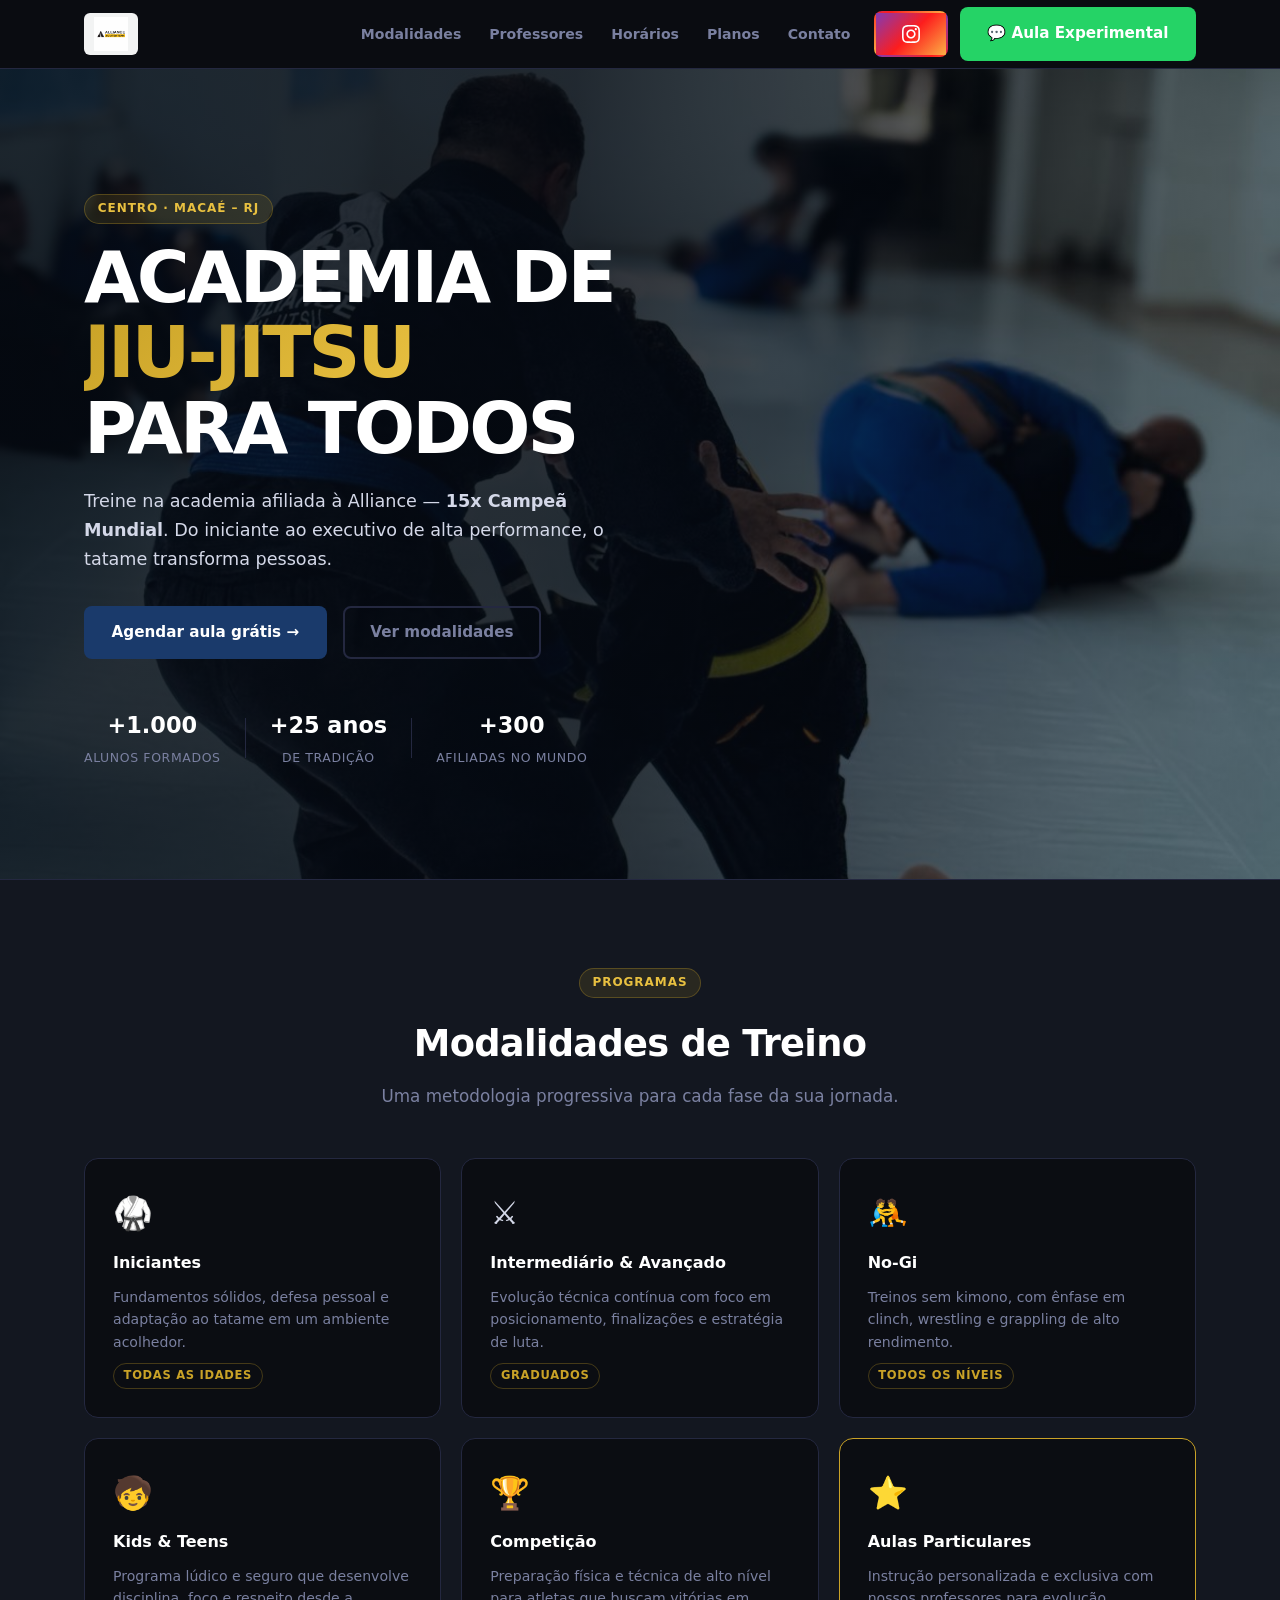
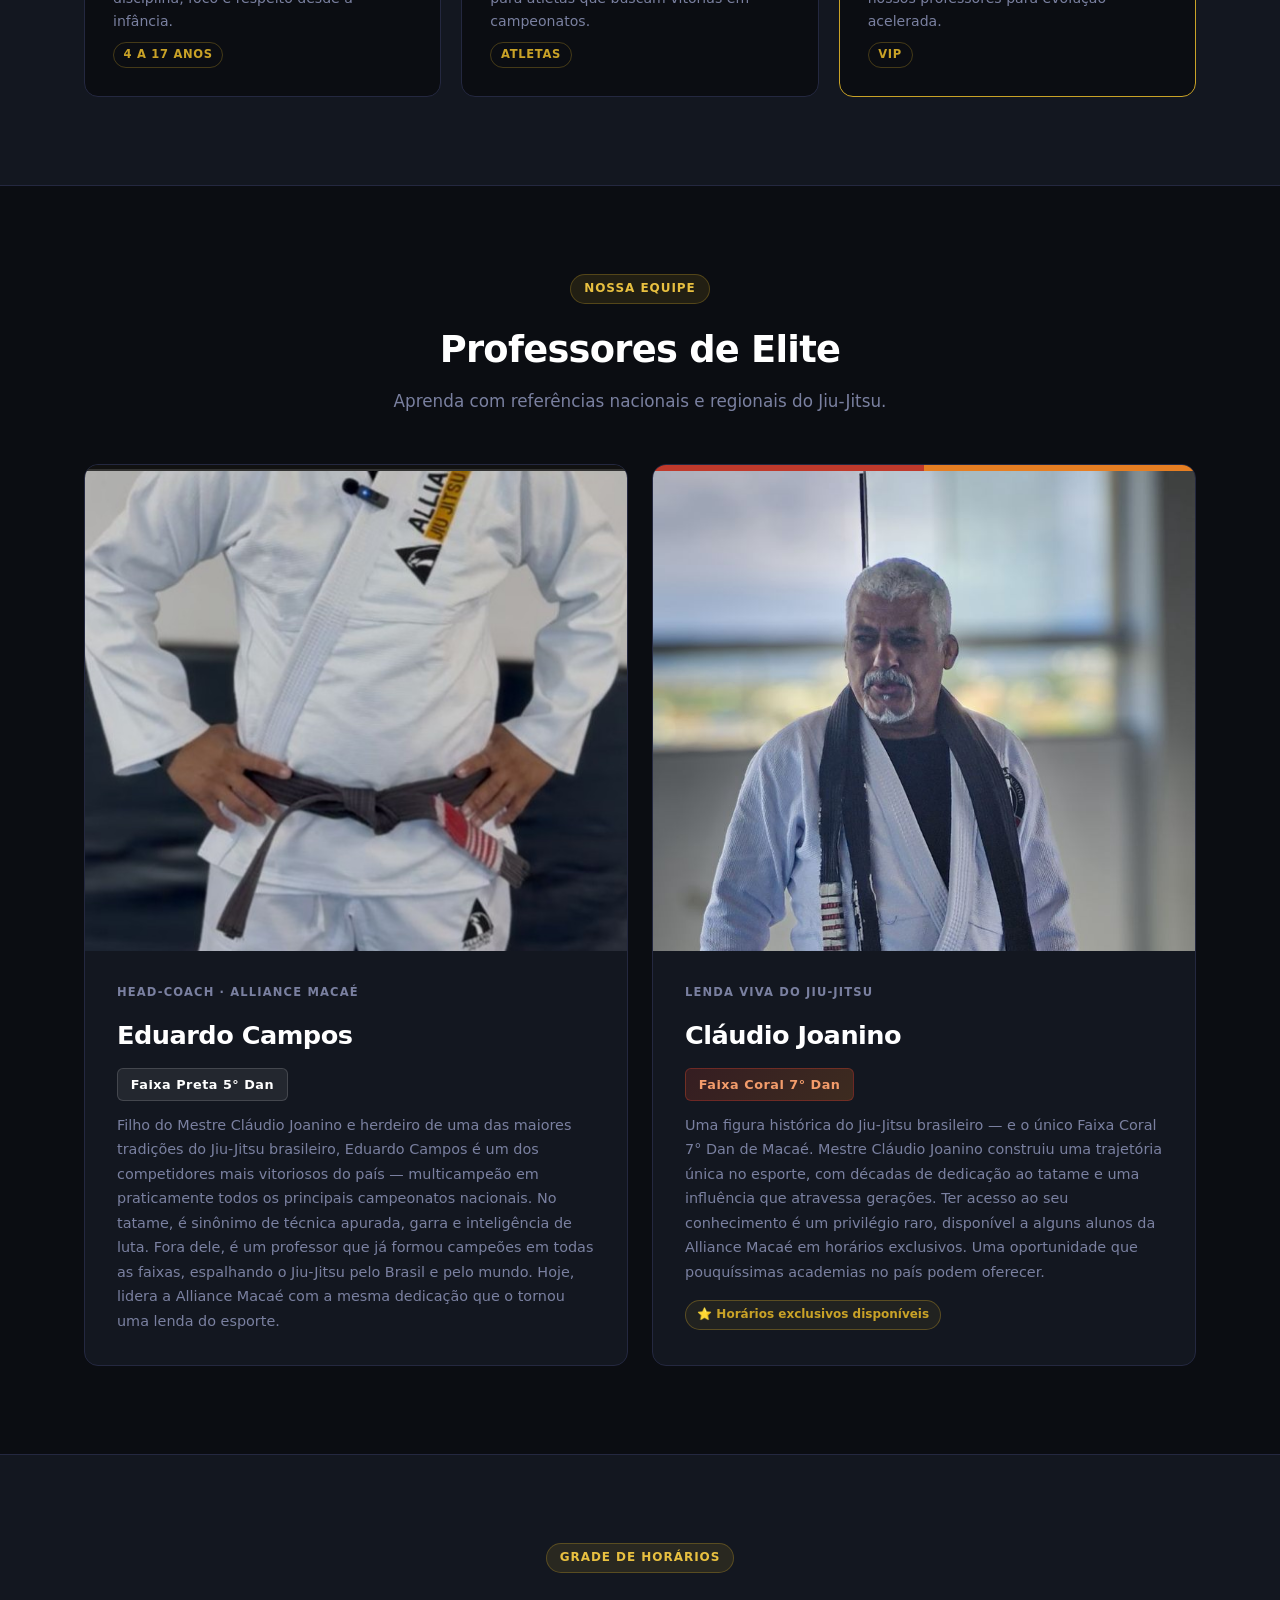
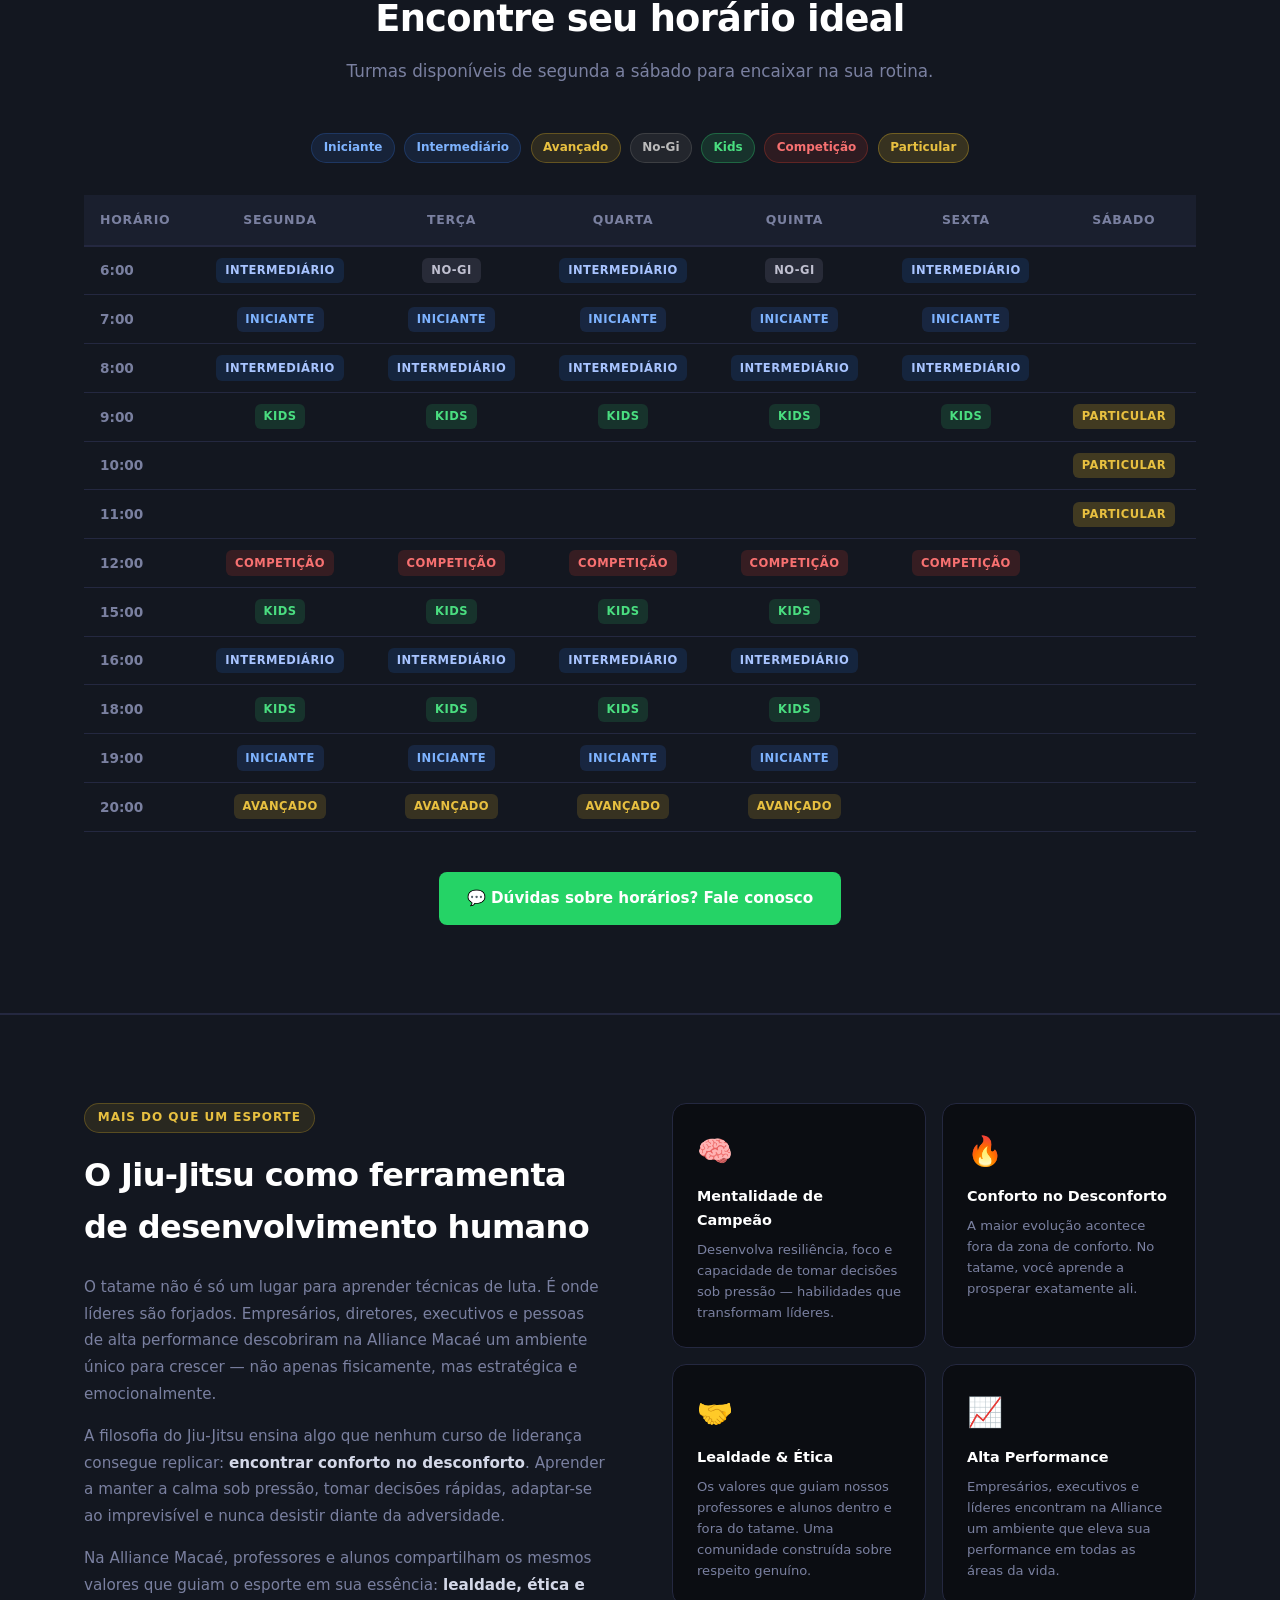
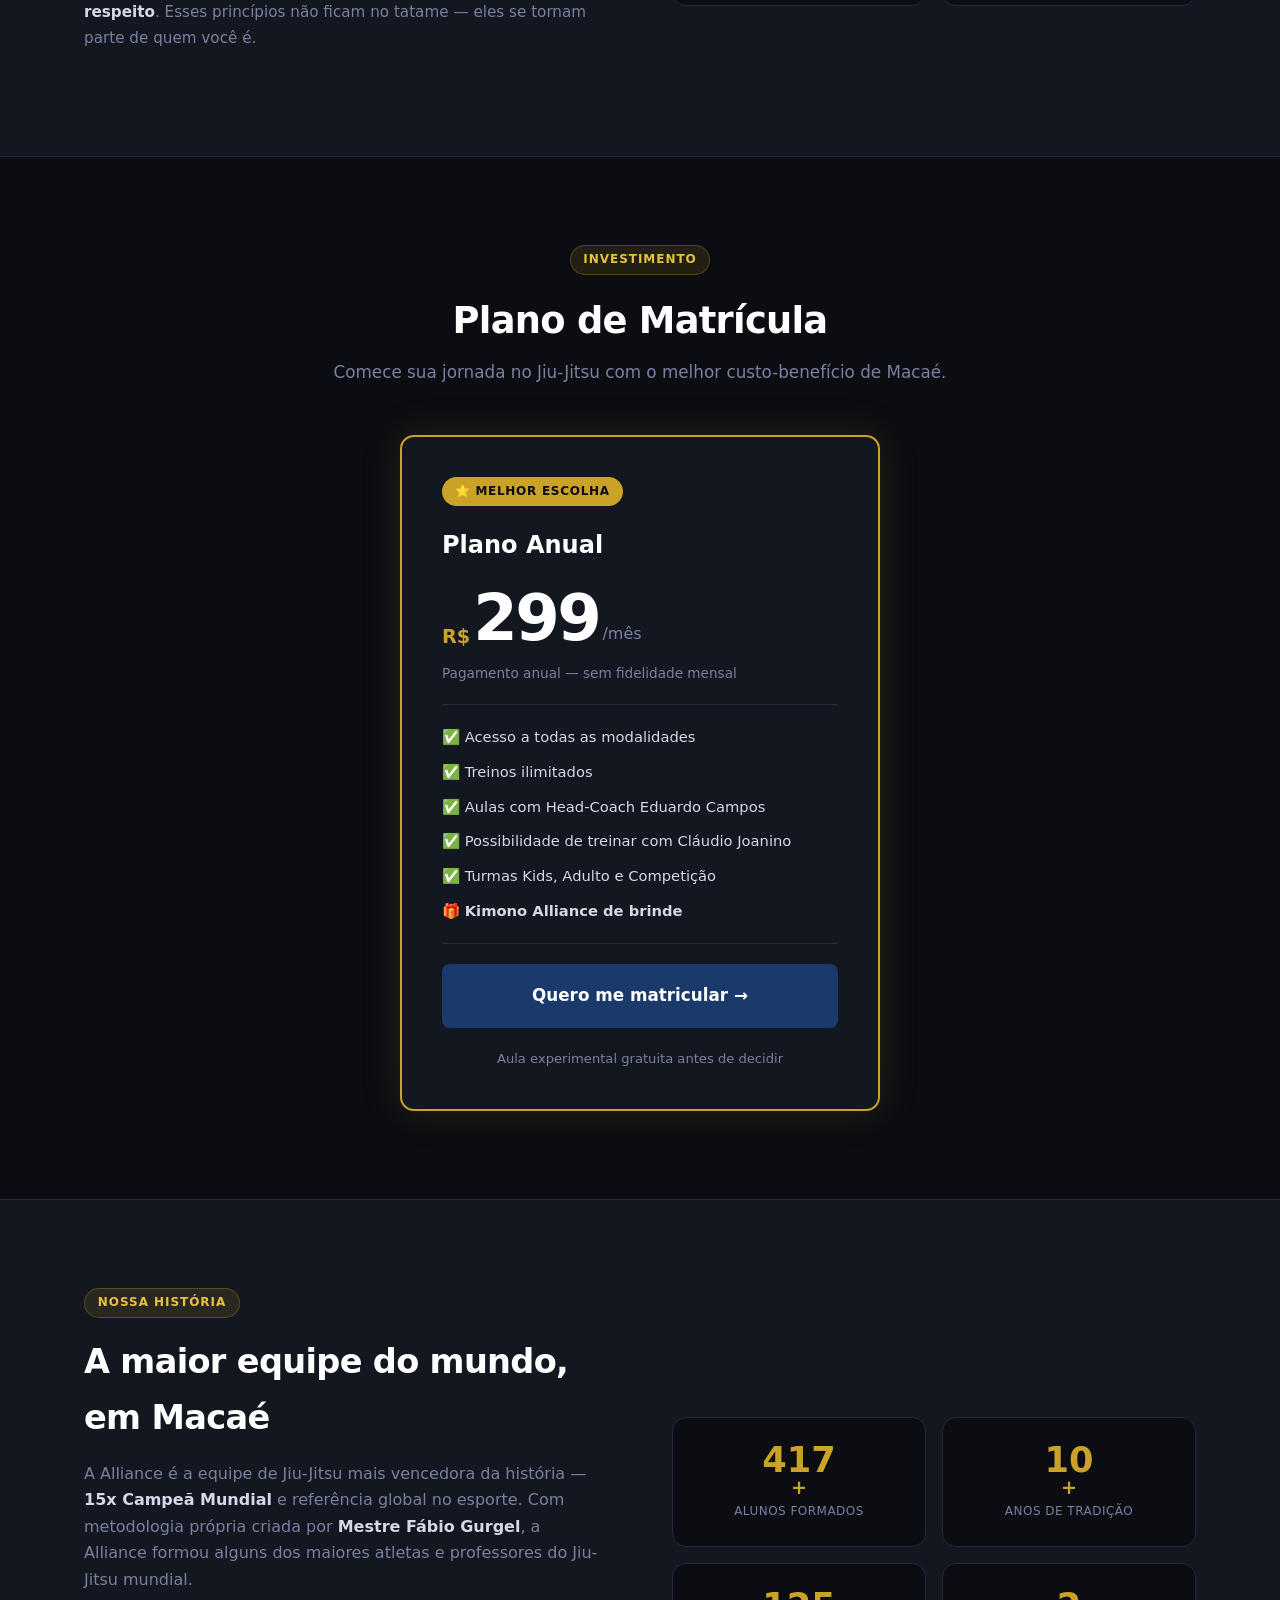
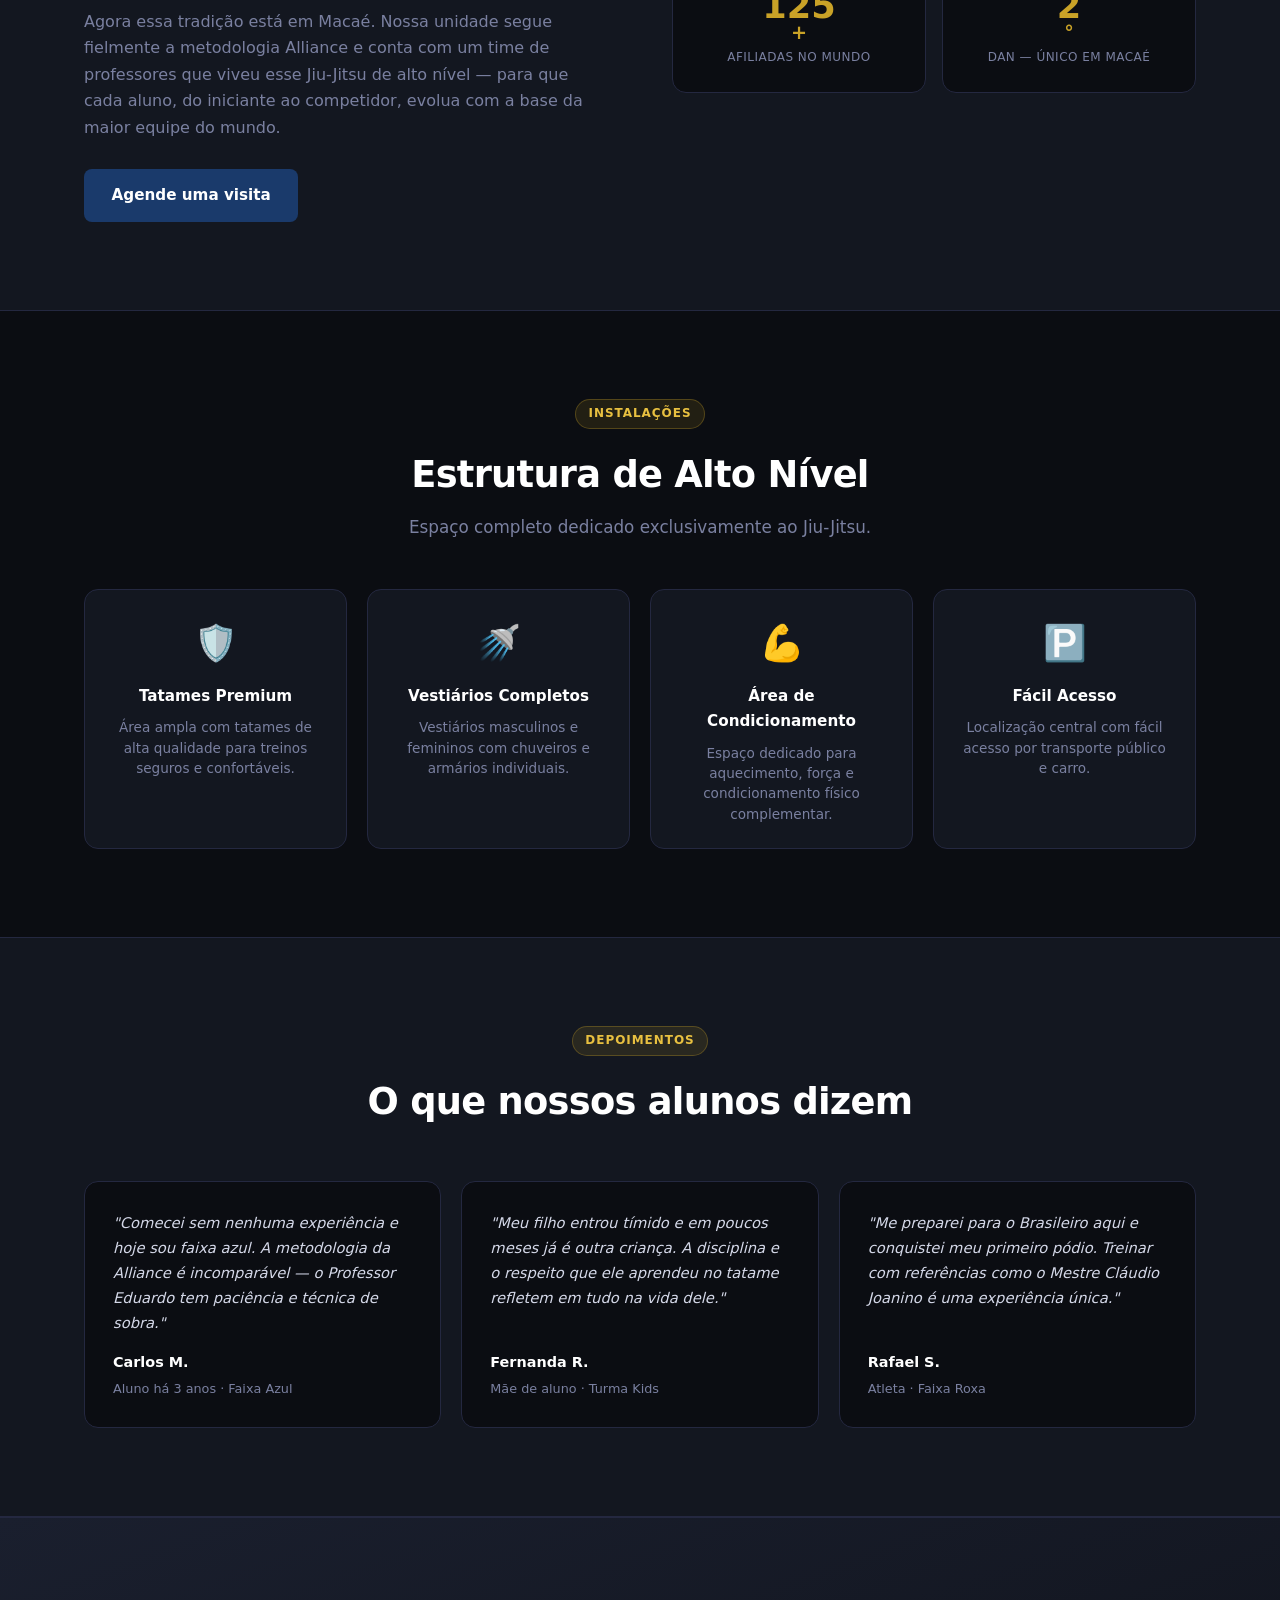
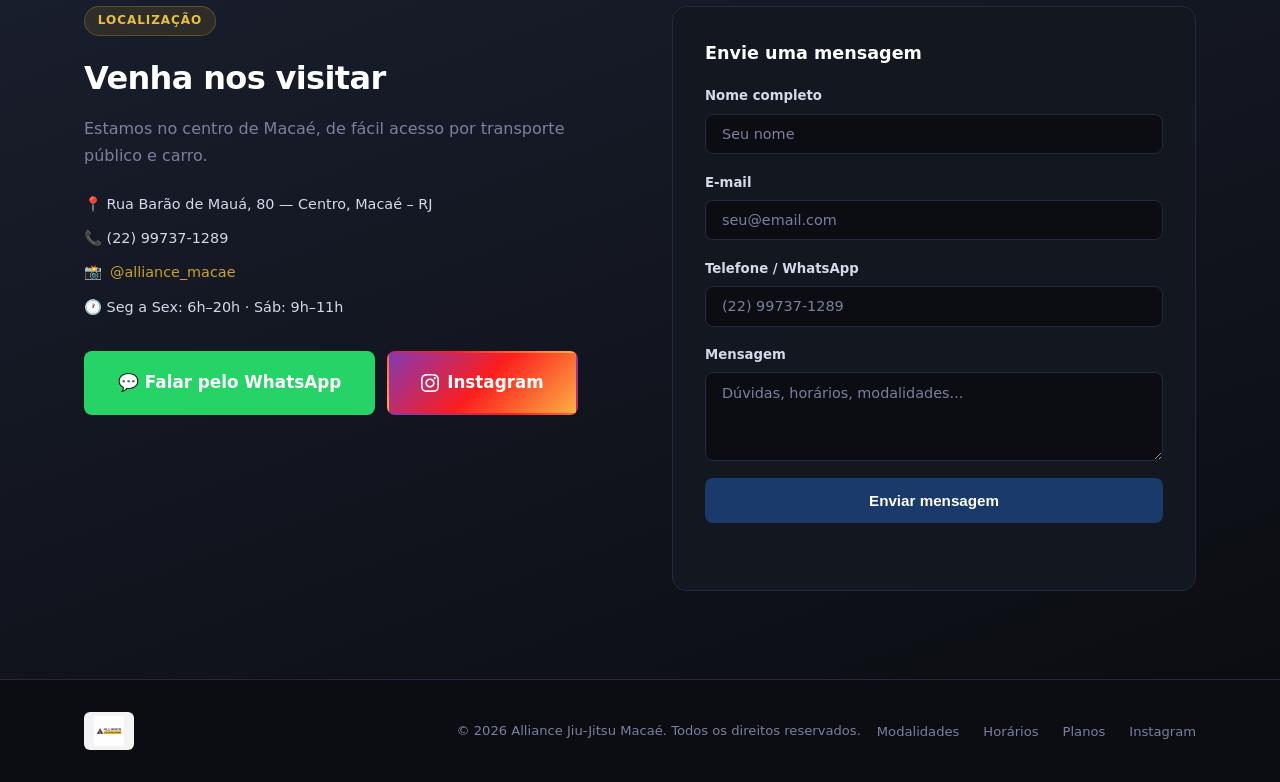
==== index.html @ a5515a0a "fix: sobe foto do Eduardo para 45%" ====
<!DOCTYPE html>
<html lang="pt-BR">
<head>
  <meta charset="UTF-8" />
  <meta name="viewport" content="width=device-width, initial-scale=1.0" />
  <title>Alliance Jiu-Jitsu Macaé</title>
  <link rel="stylesheet" href="css/styles.css?v=5" />
</head>
<body>

  <!-- NAVBAR -->
  <header class="navbar">
    <div class="container navbar__inner">
      <a href="#" class="navbar__logo">
        <img src="images/logo-horizontal.png" alt="Alliance Jiu-Jitsu Macaé" class="navbar__logo-img" />
      </a>
      <nav>
        <ul class="navbar__links">
          <li><a href="#modalidades">Modalidades</a></li>
          <li><a href="#professores">Professores</a></li>
          <li><a href="#horarios">Horários</a></li>
          <li><a href="#planos">Planos</a></li>
          <li><a href="#contato">Contato</a></li>
        </ul>
      </nav>
      <div class="navbar__ctas">
        <a href="https://www.instagram.com/alliance_macae" class="btn btn--instagram" target="_blank" rel="noopener" aria-label="Instagram">
          <svg width="18" height="18" viewBox="0 0 24 24" fill="currentColor"><path d="M12 2.163c3.204 0 3.584.012 4.85.07 3.252.148 4.771 1.691 4.919 4.919.058 1.265.069 1.645.069 4.849 0 3.205-.012 3.584-.069 4.849-.149 3.225-1.664 4.771-4.919 4.919-1.266.058-1.644.07-4.85.07-3.204 0-3.584-.012-4.849-.07-3.26-.149-4.771-1.699-4.919-4.92-.058-1.265-.07-1.644-.07-4.849 0-3.204.013-3.583.07-4.849.149-3.227 1.664-4.771 4.919-4.919 1.266-.057 1.645-.069 4.849-.069zm0-2.163c-3.259 0-3.667.014-4.947.072-4.358.2-6.78 2.618-6.98 6.98-.059 1.281-.073 1.689-.073 4.948 0 3.259.014 3.668.072 4.948.2 4.358 2.618 6.78 6.98 6.98 1.281.058 1.689.072 4.948.072 3.259 0 3.668-.014 4.948-.072 4.354-.2 6.782-2.618 6.979-6.98.059-1.28.073-1.689.073-4.948 0-3.259-.014-3.667-.072-4.947-.196-4.354-2.617-6.78-6.979-6.98-1.281-.059-1.69-.073-4.949-.073zm0 5.838c-3.403 0-6.162 2.759-6.162 6.162s2.759 6.163 6.162 6.163 6.162-2.759 6.162-6.163c0-3.403-2.759-6.162-6.162-6.162zm0 10.162c-2.209 0-4-1.79-4-4 0-2.209 1.791-4 4-4s4 1.791 4 4c0 2.21-1.791 4-4 4zm6.406-11.845c-.796 0-1.441.645-1.441 1.44s.645 1.44 1.441 1.44c.795 0 1.439-.645 1.439-1.44s-.644-1.44-1.439-1.44z"/></svg>
        </a>
        <a href="https://wa.me/5522997371289?text=Olá!%20Gostaria%20de%20agendar%20uma%20aula%20experimental." class="btn btn--whatsapp" target="_blank" rel="noopener">
          💬 Aula Experimental
        </a>
      </div>
    </div>
  </header>

  <!-- HERO -->
  <section class="hero">
    <div class="hero__bg" aria-hidden="true"></div>
    <div class="container hero__inner">
      <div class="hero__text">
        <span class="badge">Centro · Macaé – RJ</span>
        <h1 class="hero__title">ACADEMIA DE<br><span class="highlight">JIU-JITSU</span><br>PARA TODOS</h1>
        <p class="hero__subtitle">Treine na academia afiliada à Alliance — <strong>15x Campeã Mundial</strong>. Do iniciante ao executivo de alta performance, o tatame transforma pessoas.</p>
        <div class="hero__actions">
          <a href="https://wa.me/5522997371289?text=Olá!%20Gostaria%20de%20agendar%20uma%20aula%20experimental." class="btn btn--primary" target="_blank" rel="noopener">
            Agendar aula grátis →
          </a>
          <a href="#modalidades" class="btn btn--ghost">Ver modalidades</a>
        </div>
        <div class="hero__trust">
          <div class="trust-item">
            <strong>+1.000</strong>
            <span>alunos formados</span>
          </div>
          <div class="trust-sep"></div>
          <div class="trust-item">
            <strong>+25 anos</strong>
            <span>de tradição</span>
          </div>
          <div class="trust-sep"></div>
          <div class="trust-item">
            <strong>+300</strong>
            <span>afiliadas no mundo</span>
          </div>
        </div>
      </div>
    </div>
  </section>

  <!-- MODALIDADES -->
  <section class="modalidades" id="modalidades">
    <div class="container">
      <div class="section-header">
        <span class="badge">Programas</span>
        <h2>Modalidades de Treino</h2>
        <p>Uma metodologia progressiva para cada fase da sua jornada.</p>
      </div>
      <div class="cards-grid">

        <div class="mod-card">
          <div class="mod-card__icon">🥋</div>
          <h3>Iniciantes</h3>
          <p>Fundamentos sólidos, defesa pessoal e adaptação ao tatame em um ambiente acolhedor.</p>
          <span class="mod-card__tag">Todas as idades</span>
        </div>

        <div class="mod-card">
          <div class="mod-card__icon">⚔️</div>
          <h3>Intermediário &amp; Avançado</h3>
          <p>Evolução técnica contínua com foco em posicionamento, finalizações e estratégia de luta.</p>
          <span class="mod-card__tag">Graduados</span>
        </div>

        <div class="mod-card">
          <div class="mod-card__icon">🤼</div>
          <h3>No-Gi</h3>
          <p>Treinos sem kimono, com ênfase em clinch, wrestling e grappling de alto rendimento.</p>
          <span class="mod-card__tag">Todos os níveis</span>
        </div>

        <div class="mod-card">
          <div class="mod-card__icon">🧒</div>
          <h3>Kids &amp; Teens</h3>
          <p>Programa lúdico e seguro que desenvolve disciplina, foco e respeito desde a infância.</p>
          <span class="mod-card__tag">4 a 17 anos</span>
        </div>

        <div class="mod-card">
          <div class="mod-card__icon">🏆</div>
          <h3>Competição</h3>
          <p>Preparação física e técnica de alto nível para atletas que buscam vitórias em campeonatos.</p>
          <span class="mod-card__tag">Atletas</span>
        </div>

        <div class="mod-card mod-card--highlight">
          <div class="mod-card__icon">⭐</div>
          <h3>Aulas Particulares</h3>
          <p>Instrução personalizada e exclusiva com nossos professores para evolução acelerada.</p>
          <span class="mod-card__tag">VIP</span>
        </div>

      </div>
    </div>
  </section>

  <!-- PROFESSORES -->
  <section class="professores" id="professores">
    <div class="container">
      <div class="section-header">
        <span class="badge">Nossa equipe</span>
        <h2>Professores de Elite</h2>
        <p>Aprenda com referências nacionais e regionais do Jiu-Jitsu.</p>
      </div>
      <div class="prof-grid">

        <div class="prof-card prof-card--main">
          <div class="prof-card__belt prof-card__belt--black"></div>
          <div class="prof-card__photo">
            <img src="images/DUDU.jpeg" alt="Eduardo Campos" loading="lazy">
          </div>
          <div class="prof-card__body">
            <span class="prof-card__role">Head-Coach · Alliance Macaé</span>
            <h3>Eduardo Campos</h3>
            <div class="prof-card__grad">
              <span class="belt-badge belt-badge--black">Faixa Preta 5° Dan</span>
            </div>
            <p>Filho do Mestre Cláudio Joanino e herdeiro de uma das maiores tradições do Jiu-Jitsu brasileiro, Eduardo Campos é um dos competidores mais vitoriosos do país — multicampeão em praticamente todos os principais campeonatos nacionais. No tatame, é sinônimo de técnica apurada, garra e inteligência de luta. Fora dele, é um professor que já formou campeões em todas as faixas, espalhando o Jiu-Jitsu pelo Brasil e pelo mundo. Hoje, lidera a Alliance Macaé com a mesma dedicação que o tornou uma lenda do esporte.</p>
          </div>
        </div>

        <div class="prof-card prof-card--legend">
          <div class="prof-card__belt prof-card__belt--coral"></div>
          <div class="prof-card__photo">
            <img src="images/JOANINO.jpeg" alt="Cláudio Joanino" loading="lazy">
          </div>
          <div class="prof-card__body">
            <span class="prof-card__role">Lenda Viva do Jiu-Jitsu</span>
            <h3>Cláudio Joanino</h3>
            <div class="prof-card__grad">
              <span class="belt-badge belt-badge--coral">Faixa Coral 7° Dan</span>
            </div>
            <p>Uma figura histórica do Jiu-Jitsu brasileiro — e o único Faixa Coral 7° Dan de Macaé. Mestre Cláudio Joanino construiu uma trajetória única no esporte, com décadas de dedicação ao tatame e uma influência que atravessa gerações. Ter acesso ao seu conhecimento é um privilégio raro, disponível a alguns alunos da Alliance Macaé em horários exclusivos. Uma oportunidade que pouquíssimas academias no país podem oferecer.</p>
            <span class="prof-card__exclusive">⭐ Horários exclusivos disponíveis</span>
          </div>
        </div>

      </div>
    </div>
  </section>

  <!-- HORÁRIOS -->
  <section class="horarios" id="horarios">
    <div class="container">
      <div class="section-header">
        <span class="badge">Grade de Horários</span>
        <h2>Encontre seu horário ideal</h2>
        <p>Turmas disponíveis de segunda a sábado para encaixar na sua rotina.</p>
      </div>

      <div class="schedule-legend">
        <span class="leg leg--iniciante">Iniciante</span>
        <span class="leg leg--intermediario">Intermediário</span>
        <span class="leg leg--avancado">Avançado</span>
        <span class="leg leg--nogi">No-Gi</span>
        <span class="leg leg--kids">Kids</span>
        <span class="leg leg--competicao">Competição</span>
        <span class="leg leg--particular">Particular</span>
      </div>

      <div class="schedule-wrap">
        <table class="schedule">
          <thead>
            <tr>
              <th>Horário</th>
              <th>Segunda</th>
              <th>Terça</th>
              <th>Quarta</th>
              <th>Quinta</th>
              <th>Sexta</th>
              <th>Sábado</th>
            </tr>
          </thead>
          <tbody>
            <tr>
              <td class="schedule__time">6:00</td>
              <td><span class="tag tag--intermediario">Intermediário</span></td>
              <td><span class="tag tag--nogi">No-Gi</span></td>
              <td><span class="tag tag--intermediario">Intermediário</span></td>
              <td><span class="tag tag--nogi">No-Gi</span></td>
              <td><span class="tag tag--intermediario">Intermediário</span></td>
              <td></td>
            </tr>
            <tr>
              <td class="schedule__time">7:00</td>
              <td><span class="tag tag--iniciante">Iniciante</span></td>
              <td><span class="tag tag--iniciante">Iniciante</span></td>
              <td><span class="tag tag--iniciante">Iniciante</span></td>
              <td><span class="tag tag--iniciante">Iniciante</span></td>
              <td><span class="tag tag--iniciante">Iniciante</span></td>
              <td></td>
            </tr>
            <tr>
              <td class="schedule__time">8:00</td>
              <td><span class="tag tag--intermediario">Intermediário</span></td>
              <td><span class="tag tag--intermediario">Intermediário</span></td>
              <td><span class="tag tag--intermediario">Intermediário</span></td>
              <td><span class="tag tag--intermediario">Intermediário</span></td>
              <td><span class="tag tag--intermediario">Intermediário</span></td>
              <td></td>
            </tr>
            <tr>
              <td class="schedule__time">9:00</td>
              <td><span class="tag tag--kids">Kids</span></td>
              <td><span class="tag tag--kids">Kids</span></td>
              <td><span class="tag tag--kids">Kids</span></td>
              <td><span class="tag tag--kids">Kids</span></td>
              <td><span class="tag tag--kids">Kids</span></td>
              <td><span class="tag tag--particular">Particular</span></td>
            </tr>
            <tr>
              <td class="schedule__time">10:00</td>
              <td></td>
              <td></td>
              <td></td>
              <td></td>
              <td></td>
              <td><span class="tag tag--particular">Particular</span></td>
            </tr>
            <tr>
              <td class="schedule__time">11:00</td>
              <td></td>
              <td></td>
              <td></td>
              <td></td>
              <td></td>
              <td><span class="tag tag--particular">Particular</span></td>
            </tr>
            <tr>
              <td class="schedule__time">12:00</td>
              <td><span class="tag tag--competicao">Competição</span></td>
              <td><span class="tag tag--competicao">Competição</span></td>
              <td><span class="tag tag--competicao">Competição</span></td>
              <td><span class="tag tag--competicao">Competição</span></td>
              <td><span class="tag tag--competicao">Competição</span></td>
              <td></td>
            </tr>
            <tr>
              <td class="schedule__time">15:00</td>
              <td><span class="tag tag--kids">Kids</span></td>
              <td><span class="tag tag--kids">Kids</span></td>
              <td><span class="tag tag--kids">Kids</span></td>
              <td><span class="tag tag--kids">Kids</span></td>
              <td></td>
              <td></td>
            </tr>
            <tr>
              <td class="schedule__time">16:00</td>
              <td><span class="tag tag--intermediario">Intermediário</span></td>
              <td><span class="tag tag--intermediario">Intermediário</span></td>
              <td><span class="tag tag--intermediario">Intermediário</span></td>
              <td><span class="tag tag--intermediario">Intermediário</span></td>
              <td></td>
              <td></td>
            </tr>
            <tr>
              <td class="schedule__time">18:00</td>
              <td><span class="tag tag--kids">Kids</span></td>
              <td><span class="tag tag--kids">Kids</span></td>
              <td><span class="tag tag--kids">Kids</span></td>
              <td><span class="tag tag--kids">Kids</span></td>
              <td></td>
              <td></td>
            </tr>
            <tr>
              <td class="schedule__time">19:00</td>
              <td><span class="tag tag--iniciante">Iniciante</span></td>
              <td><span class="tag tag--iniciante">Iniciante</span></td>
              <td><span class="tag tag--iniciante">Iniciante</span></td>
              <td><span class="tag tag--iniciante">Iniciante</span></td>
              <td></td>
              <td></td>
            </tr>
            <tr>
              <td class="schedule__time">20:00</td>
              <td><span class="tag tag--avancado">Avançado</span></td>
              <td><span class="tag tag--avancado">Avançado</span></td>
              <td><span class="tag tag--avancado">Avançado</span></td>
              <td><span class="tag tag--avancado">Avançado</span></td>
              <td></td>
              <td></td>
            </tr>
          </tbody>
        </table>
      </div>

      <div class="schedule__cta">
        <a href="https://wa.me/5522997371289?text=Olá!%20Gostaria%20de%20saber%20mais%20sobre%20os%20horários." class="btn btn--whatsapp" target="_blank" rel="noopener">
          💬 Dúvidas sobre horários? Fale conosco
        </a>
      </div>
    </div>
  </section>

  <!-- FILOSOFIA -->
  <section class="filosofia">
    <div class="container">
      <div class="filosofia__inner">
        <div class="filosofia__text">
          <span class="badge">Mais do que um esporte</span>
          <h2>O Jiu-Jitsu como ferramenta de desenvolvimento humano</h2>
          <p>O tatame não é só um lugar para aprender técnicas de luta. É onde líderes são forjados. Empresários, diretores, executivos e pessoas de alta performance descobriram na Alliance Macaé um ambiente único para crescer — não apenas fisicamente, mas estratégica e emocionalmente.</p>
          <p>A filosofia do Jiu-Jitsu ensina algo que nenhum curso de liderança consegue replicar: <strong>encontrar conforto no desconforto</strong>. Aprender a manter a calma sob pressão, tomar decisões rápidas, adaptar-se ao imprevisível e nunca desistir diante da adversidade.</p>
          <p>Na Alliance Macaé, professores e alunos compartilham os mesmos valores que guiam o esporte em sua essência: <strong>lealdade, ética e respeito</strong>. Esses princípios não ficam no tatame — eles se tornam parte de quem você é.</p>
        </div>
        <div class="filosofia__pillars">
          <div class="pillar">
            <span class="pillar__icon">🧠</span>
            <h4>Mentalidade de Campeão</h4>
            <p>Desenvolva resiliência, foco e capacidade de tomar decisões sob pressão — habilidades que transformam líderes.</p>
          </div>
          <div class="pillar">
            <span class="pillar__icon">🔥</span>
            <h4>Conforto no Desconforto</h4>
            <p>A maior evolução acontece fora da zona de conforto. No tatame, você aprende a prosperar exatamente ali.</p>
          </div>
          <div class="pillar">
            <span class="pillar__icon">🤝</span>
            <h4>Lealdade &amp; Ética</h4>
            <p>Os valores que guiam nossos professores e alunos dentro e fora do tatame. Uma comunidade construída sobre respeito genuíno.</p>
          </div>
          <div class="pillar">
            <span class="pillar__icon">📈</span>
            <h4>Alta Performance</h4>
            <p>Empresários, executivos e líderes encontram na Alliance um ambiente que eleva sua performance em todas as áreas da vida.</p>
          </div>
        </div>
      </div>
    </div>
  </section>

  <!-- PLANOS -->
  <section class="planos" id="planos">
    <div class="container">
      <div class="section-header">
        <span class="badge">Investimento</span>
        <h2>Plano de Matrícula</h2>
        <p>Comece sua jornada no Jiu-Jitsu com o melhor custo-benefício de Macaé.</p>
      </div>
      <div class="planos__center">
        <div class="plano-card">
          <div class="plano-card__tag">⭐ Melhor escolha</div>
          <h3>Plano Anual</h3>
          <div class="plano-card__price">
            <span class="plano-card__currency">R$</span>
            <span class="plano-card__value">299</span>
            <span class="plano-card__period">/mês</span>
          </div>
          <p class="plano-card__sub">Pagamento anual — sem fidelidade mensal</p>
          <ul class="plano-card__features">
            <li>✅ Acesso a todas as modalidades</li>
            <li>✅ Treinos ilimitados</li>
            <li>✅ Aulas com Head-Coach Eduardo Campos</li>
            <li>✅ Possibilidade de treinar com Cláudio Joanino</li>
            <li>✅ Turmas Kids, Adulto e Competição</li>
            <li>🎁 <strong>Kimono Alliance de brinde</strong></li>
          </ul>
          <a href="https://wa.me/5522997371289?text=Olá!%20Tenho%20interesse%20no%20plano%20anual%20e%20gostaria%20de%20mais%20informações." class="btn btn--primary btn--full btn--lg" target="_blank" rel="noopener">
            Quero me matricular →
          </a>
          <p class="plano-card__note">Aula experimental gratuita antes de decidir</p>
        </div>
      </div>
    </div>
  </section>

  <!-- SOBRE -->
  <section class="sobre" id="sobre">
    <div class="container sobre__inner">
      <div class="sobre__content">
        <span class="badge">Nossa história</span>
        <h2>A maior equipe do mundo, em Macaé</h2>
        <p>A Alliance é a equipe de Jiu-Jitsu mais vencedora da história — <strong>15x Campeã Mundial</strong> e referência global no esporte. Com metodologia própria criada por <strong>Mestre Fábio Gurgel</strong>, a Alliance formou alguns dos maiores atletas e professores do Jiu-Jitsu mundial.</p>
        <p>Agora essa tradição está em Macaé. Nossa unidade segue fielmente a metodologia Alliance e conta com um time de professores que viveu esse Jiu-Jitsu de alto nível — para que cada aluno, do iniciante ao competidor, evolua com a base da maior equipe do mundo.</p>
        <a href="#contato" class="btn btn--primary">Agende uma visita</a>
      </div>
      <div class="sobre__numbers">
        <div class="number-card">
          <span class="number-card__value" data-target="1000">0</span>
          <span class="number-card__suffix">+</span>
          <span class="number-card__label">Alunos formados</span>
        </div>
        <div class="number-card">
          <span class="number-card__value" data-target="25">0</span>
          <span class="number-card__suffix">+</span>
          <span class="number-card__label">Anos de tradição</span>
        </div>
        <div class="number-card">
          <span class="number-card__value" data-target="300">0</span>
          <span class="number-card__suffix">+</span>
          <span class="number-card__label">Afiliadas no mundo</span>
        </div>
        <div class="number-card">
          <span class="number-card__value" data-target="7">0</span>
          <span class="number-card__suffix">°</span>
          <span class="number-card__label">Dan — Único em Macaé</span>
        </div>
      </div>
    </div>
  </section>

  <!-- ESTRUTURA -->
  <section class="estrutura" id="estrutura">
    <div class="container">
      <div class="section-header">
        <span class="badge">Instalações</span>
        <h2>Estrutura de Alto Nível</h2>
        <p>Espaço completo dedicado exclusivamente ao Jiu-Jitsu.</p>
      </div>
      <div class="estrutura__grid">
        <div class="estrutura-item">
          <span class="estrutura-item__icon">🛡️</span>
          <h4>Tatames Premium</h4>
          <p>Área ampla com tatames de alta qualidade para treinos seguros e confortáveis.</p>
        </div>
        <div class="estrutura-item">
          <span class="estrutura-item__icon">🚿</span>
          <h4>Vestiários Completos</h4>
          <p>Vestiários masculinos e femininos com chuveiros e armários individuais.</p>
        </div>
        <div class="estrutura-item">
          <span class="estrutura-item__icon">💪</span>
          <h4>Área de Condicionamento</h4>
          <p>Espaço dedicado para aquecimento, força e condicionamento físico complementar.</p>
        </div>
        <div class="estrutura-item">
          <span class="estrutura-item__icon">🅿️</span>
          <h4>Fácil Acesso</h4>
          <p>Localização central com fácil acesso por transporte público e carro.</p>
        </div>
      </div>
    </div>
  </section>

  <!-- DEPOIMENTOS -->
  <section class="depoimentos">
    <div class="container">
      <div class="section-header">
        <span class="badge">Depoimentos</span>
        <h2>O que nossos alunos dizem</h2>
      </div>
      <div class="depo-grid">
        <blockquote class="depo-card">
          <p>"Comecei sem nenhuma experiência e hoje sou faixa azul. A metodologia da Alliance é incomparável — o Professor Eduardo tem paciência e técnica de sobra."</p>
          <footer>
            <strong>Carlos M.</strong>
            <span>Aluno há 3 anos · Faixa Azul</span>
          </footer>
        </blockquote>
        <blockquote class="depo-card">
          <p>"Meu filho entrou tímido e em poucos meses já é outra criança. A disciplina e o respeito que ele aprendeu no tatame refletem em tudo na vida dele."</p>
          <footer>
            <strong>Fernanda R.</strong>
            <span>Mãe de aluno · Turma Kids</span>
          </footer>
        </blockquote>
        <blockquote class="depo-card">
          <p>"Me preparei para o Brasileiro aqui e conquistei meu primeiro pódio. Treinar com referências como o Mestre Cláudio Joanino é uma experiência única."</p>
          <footer>
            <strong>Rafael S.</strong>
            <span>Atleta · Faixa Roxa</span>
          </footer>
        </blockquote>
      </div>
    </div>
  </section>

  <!-- CONTATO -->
  <section class="contato" id="contato">
    <div class="container contato__inner">
      <div class="contato__info">
        <span class="badge">Localização</span>
        <h2>Venha nos visitar</h2>
        <p>Estamos no centro de Macaé, de fácil acesso por transporte público e carro.</p>
        <ul class="contato__list">
          <li>📍 Rua Barão de Mauá, 80 — Centro, Macaé – RJ</li>
          <li>📞 (22) 99737-1289</li>
          <li>📸 <a href="https://www.instagram.com/alliance_macae" target="_blank" rel="noopener" style="color:var(--gold)">@alliance_macae</a></li>
          <li>🕐 Seg a Sex: 6h–20h · Sáb: 9h–11h</li>
        </ul>
        <div class="contato__btns">
          <a href="https://wa.me/5522997371289?text=Olá!%20Gostaria%20de%20agendar%20uma%20aula%20experimental." class="btn btn--whatsapp btn--lg" target="_blank" rel="noopener">
            💬 Falar pelo WhatsApp
          </a>
          <a href="https://www.instagram.com/alliance_macae" class="btn btn--instagram btn--lg" target="_blank" rel="noopener">
            <svg width="18" height="18" viewBox="0 0 24 24" fill="currentColor"><path d="M12 2.163c3.204 0 3.584.012 4.85.07 3.252.148 4.771 1.691 4.919 4.919.058 1.265.069 1.645.069 4.849 0 3.205-.012 3.584-.069 4.849-.149 3.225-1.664 4.771-4.919 4.919-1.266.058-1.644.07-4.85.07-3.204 0-3.584-.012-4.849-.07-3.26-.149-4.771-1.699-4.919-4.92-.058-1.265-.07-1.644-.07-4.849 0-3.204.013-3.583.07-4.849.149-3.227 1.664-4.771 4.919-4.919 1.266-.057 1.645-.069 4.849-.069zm0-2.163c-3.259 0-3.667.014-4.947.072-4.358.2-6.78 2.618-6.98 6.98-.059 1.281-.073 1.689-.073 4.948 0 3.259.014 3.668.072 4.948.2 4.358 2.618 6.78 6.98 6.98 1.281.058 1.689.072 4.948.072 3.259 0 3.668-.014 4.948-.072 4.354-.2 6.782-2.618 6.979-6.98.059-1.28.073-1.689.073-4.948 0-3.259-.014-3.667-.072-4.947-.196-4.354-2.617-6.78-6.979-6.98-1.281-.059-1.69-.073-4.949-.073zm0 5.838c-3.403 0-6.162 2.759-6.162 6.162s2.759 6.163 6.162 6.163 6.162-2.759 6.162-6.163c0-3.403-2.759-6.162-6.162-6.162zm0 10.162c-2.209 0-4-1.79-4-4 0-2.209 1.791-4 4-4s4 1.791 4 4c0 2.21-1.791 4-4 4zm6.406-11.845c-.796 0-1.441.645-1.441 1.44s.645 1.44 1.441 1.44c.795 0 1.439-.645 1.439-1.44s-.644-1.44-1.439-1.44z"/></svg>
            Instagram
          </a>
        </div>
      </div>
      <form class="contato__form" id="contactForm" novalidate>
        <h3>Envie uma mensagem</h3>
        <div class="form-group">
          <label for="name">Nome completo</label>
          <input type="text" id="name" name="name" placeholder="Seu nome" required />
        </div>
        <div class="form-group">
          <label for="email">E-mail</label>
          <input type="email" id="email" name="email" placeholder="seu@email.com" required />
        </div>
        <div class="form-group">
          <label for="phone">Telefone / WhatsApp</label>
          <input type="tel" id="phone" name="phone" placeholder="(22) 99737-1289" />
        </div>
        <div class="form-group">
          <label for="message">Mensagem</label>
          <textarea id="message" name="message" rows="4" placeholder="Dúvidas, horários, modalidades..." required></textarea>
        </div>
        <button type="submit" class="btn btn--primary btn--full">Enviar mensagem</button>
        <p class="form-feedback" id="formFeedback" aria-live="polite"></p>
      </form>
    </div>
  </section>

  <!-- FOOTER -->
  <footer class="footer">
    <div class="container footer__inner">
      <a href="#" class="navbar__logo">
        <img src="images/logo-horizontal.png" alt="Alliance Jiu-Jitsu Macaé" class="navbar__logo-img navbar__logo-img--footer" />
      </a>
      <p>© 2026 Alliance Jiu-Jitsu Macaé. Todos os direitos reservados.</p>
      <nav>
        <ul class="footer__links">
          <li><a href="#modalidades">Modalidades</a></li>
          <li><a href="#horarios">Horários</a></li>
          <li><a href="#planos">Planos</a></li>
          <li><a href="https://www.instagram.com/alliance_macae" target="_blank" rel="noopener">Instagram</a></li>
        </ul>
      </nav>
    </div>
  </footer>

  <script src="js/main.js"></script>
</body>
</html>
---- css/styles.css ----
/* ===== RESET & BASE ===== */
*, *::before, *::after { box-sizing: border-box; margin: 0; padding: 0; }

:root {
  --blue:         #1a3a6b;
  --blue-d:       #122a52;
  --blue-l:       #2a55a0;
  --gold:         #c9a227;
  --gold-l:       #e8c040;
  --coral:        #c0392b;
  --coral-l:      #e74c3c;
  --bg:           #0b0d12;
  --surface:      #131720;
  --surface2:     #1a1f2e;
  --border:       #242840;
  --text:         #d4d8e8;
  --muted:        #7a80a0;
  --white:        #ffffff;
  --radius:       14px;
  --radius-sm:    8px;
  --shadow:       0 8px 40px rgba(0,0,0,.5);
  --t:            .25s ease;
  --font:         'Segoe UI', system-ui, -apple-system, sans-serif;
}

html { scroll-behavior: smooth; }
body { font-family: var(--font); background: var(--bg); color: var(--text); line-height: 1.65; }
a    { color: inherit; text-decoration: none; }
ul   { list-style: none; }

.container { width: 100%; max-width: 1160px; margin: 0 auto; padding: 0 1.5rem; }

/* ===== BADGE ===== */
.badge {
  display: inline-block;
  background: rgba(201,162,39,.12);
  color: var(--gold-l);
  border: 1px solid rgba(201,162,39,.3);
  padding: .25rem .8rem;
  border-radius: 99px;
  font-size: .75rem;
  font-weight: 700;
  letter-spacing: .08em;
  text-transform: uppercase;
  margin-bottom: 1rem;
}

/* ===== BUTTONS ===== */
.btn {
  display: inline-flex;
  align-items: center;
  gap: .5rem;
  padding: .75rem 1.6rem;
  border-radius: var(--radius-sm);
  font-size: .95rem;
  font-weight: 700;
  cursor: pointer;
  border: 2px solid transparent;
  transition: background var(--t), color var(--t), border-color var(--t), transform var(--t);
  white-space: nowrap;
}
.btn:active { transform: scale(.97); }

.btn--primary { background: var(--blue); color: var(--white); }
.btn--primary:hover { background: var(--blue-l); }

.btn--whatsapp { background: #25d366; color: var(--white); }
.btn--whatsapp:hover { background: #1da851; }

.btn--instagram {
  background: linear-gradient(135deg, #833ab4, #fd1d1d, #fcb045);
  color: var(--white);
}
.btn--instagram:hover { opacity: .9; }

.btn--ghost { background: transparent; color: var(--muted); border-color: var(--border); }
.btn--ghost:hover { color: var(--white); border-color: var(--white); }

.btn--full { width: 100%; justify-content: center; }
.btn--lg   { padding: 1rem 2rem; font-size: 1.05rem; }

.navbar__ctas { display: flex; align-items: center; gap: .75rem; }

/* ===== SECTION HEADER ===== */
.section-header { text-align: center; margin-bottom: 3rem; }
.section-header h2 {
  font-size: clamp(1.6rem, 3vw, 2.3rem);
  font-weight: 800;
  color: var(--white);
  margin-bottom: .5rem;
  letter-spacing: -.02em;
}
.section-header p { color: var(--muted); font-size: 1.05rem; }

/* ===== NAVBAR ===== */
.navbar {
  position: sticky;
  top: 0;
  z-index: 100;
  background: rgba(11,13,18,.9);
  backdrop-filter: blur(14px);
  border-bottom: 1px solid var(--border);
  transition: box-shadow var(--t);
}
.navbar--scrolled { box-shadow: 0 4px 24px rgba(0,0,0,.5); }
.navbar__inner { display: flex; align-items: center; gap: 1.5rem; height: 68px; }
.navbar__logo {
  font-size: 1.2rem;
  font-weight: 900;
  color: var(--white);
  letter-spacing: -.01em;
  margin-right: auto;
  display: flex;
  align-items: center;
  gap: .4rem;
}
.navbar__logo              { background: rgba(255,255,255,.95); border-radius: 6px; padding: 4px 10px; }
.navbar__logo-img          { height: 34px; width: auto; display: block; }
.navbar__logo-img--footer  { height: 30px; }
.navbar__links { display: flex; gap: 1.75rem; }
.navbar__links a { color: var(--muted); font-size: .88rem; font-weight: 600; transition: color var(--t); }
.navbar__links a:hover { color: var(--white); }

/* ===== HERO ===== */
.hero {
  position: relative;
  padding: 7rem 0 6rem;
  overflow: hidden;
  min-height: 90vh;
  display: flex;
  align-items: center;
}
.hero__bg {
  position: absolute;
  inset: 0;
  background:
    linear-gradient(to right, rgba(5,10,18,.85) 45%, rgba(5,10,18,.45) 100%),
    url("../images/HERO.jpeg") center center / cover no-repeat;
  z-index: 0;
}
.hero__inner { position: relative; z-index: 1; }
.hero__text  { max-width: 660px; }

.hero__title {
  font-size: clamp(2.4rem, 6vw, 4.5rem);
  font-weight: 900;
  line-height: 1.05;
  letter-spacing: -.04em;
  color: var(--white);
  margin-bottom: 1.25rem;
  text-transform: uppercase;
}
.highlight {
  background: linear-gradient(135deg, var(--gold), var(--gold-l));
  -webkit-background-clip: text;
  -webkit-text-fill-color: transparent;
  background-clip: text;
}
.hero__subtitle { color: var(--text); font-size: 1.1rem; max-width: 520px; margin-bottom: 2rem; }
.hero__actions  { display: flex; gap: 1rem; flex-wrap: wrap; margin-bottom: 3rem; }

.hero__trust { display: flex; align-items: center; gap: 1.5rem; flex-wrap: wrap; }
.trust-item { text-align: center; }
.trust-item strong { display: block; font-size: 1.4rem; font-weight: 900; color: var(--white); }
.trust-item span   { font-size: .78rem; color: var(--muted); text-transform: uppercase; letter-spacing: .05em; }
.trust-sep { width: 1px; height: 40px; background: var(--border); }

/* ===== MODALIDADES ===== */
.modalidades {
  padding: 5.5rem 0;
  background: var(--surface);
  border-top: 1px solid var(--border);
  border-bottom: 1px solid var(--border);
}
.cards-grid { display: grid; grid-template-columns: repeat(3, 1fr); gap: 1.25rem; }
.mod-card {
  background: var(--bg);
  border: 1px solid var(--border);
  border-radius: var(--radius);
  padding: 1.75rem;
  transition: border-color var(--t), transform var(--t);
  display: flex;
  flex-direction: column;
  gap: .6rem;
}
.mod-card:hover { border-color: var(--blue-l); transform: translateY(-4px); }
.mod-card--highlight { border-color: var(--gold); }
.mod-card--highlight:hover { border-color: var(--gold-l); }
.mod-card__icon { font-size: 2rem; }
.mod-card h3    { font-size: 1rem; font-weight: 800; color: var(--white); }
.mod-card p     { font-size: .88rem; color: var(--muted); line-height: 1.6; flex: 1; }
.mod-card__tag {
  display: inline-block;
  font-size: .72rem;
  font-weight: 700;
  text-transform: uppercase;
  letter-spacing: .06em;
  color: var(--gold);
  border: 1px solid rgba(201,162,39,.3);
  border-radius: 99px;
  padding: .15rem .6rem;
  width: fit-content;
}

/* ===== PROFESSORES ===== */
.professores {
  padding: 5.5rem 0;
  background: var(--bg);
}
.prof-grid {
  display: grid;
  grid-template-columns: 1fr 1fr;
  gap: 1.5rem;
}
.prof-card {
  border-radius: var(--radius);
  overflow: hidden;
  border: 1px solid var(--border);
  background: var(--surface);
  display: flex;
  flex-direction: column;
  transition: transform var(--t), border-color var(--t);
}
.prof-card:hover { transform: translateY(-4px); }
.prof-card--main:hover   { border-color: var(--blue-l); }
.prof-card--legend:hover { border-color: var(--coral-l); }

.prof-card__photo {
  width: 100%;
  height: 480px;
  overflow: hidden;
}
.prof-card__photo img {
  width: 100%;
  height: 100%;
  object-fit: cover;
  object-position: 50% 0%;
  display: block;
}
.prof-card--main .prof-card__photo img {
  object-position: 50% 45% !important;
}

.prof-card__belt {
  height: 6px;
}
.prof-card__belt--black { background: #111; border-bottom: 2px solid #333; }
.prof-card__belt--coral {
  background: linear-gradient(90deg, #c0392b 50%, #e67e22 50%);
}

.prof-card__body { padding: 2rem; flex: 1; display: flex; flex-direction: column; gap: .75rem; }
.prof-card__role {
  font-size: .72rem;
  font-weight: 700;
  text-transform: uppercase;
  letter-spacing: .1em;
  color: var(--muted);
}
.prof-card h3 {
  font-size: 1.6rem;
  font-weight: 900;
  color: var(--white);
  letter-spacing: -.02em;
}
.prof-card p  { font-size: .9rem; color: var(--muted); line-height: 1.7; }

.belt-badge {
  display: inline-flex;
  align-items: center;
  gap: .4rem;
  padding: .3rem .8rem;
  border-radius: 6px;
  font-size: .8rem;
  font-weight: 700;
  letter-spacing: .04em;
  width: fit-content;
}
.belt-badge--black {
  background: rgba(255,255,255,.07);
  color: var(--white);
  border: 1px solid rgba(255,255,255,.15);
}
.belt-badge--coral {
  background: linear-gradient(135deg, rgba(192,57,43,.2), rgba(230,126,34,.2));
  color: #f39c6b;
  border: 1px solid rgba(192,57,43,.4);
}

.prof-card__exclusive {
  display: inline-block;
  font-size: .75rem;
  font-weight: 600;
  color: var(--gold);
  border: 1px solid rgba(201,162,39,.35);
  background: rgba(201,162,39,.08);
  border-radius: 99px;
  padding: .25rem .7rem;
  width: fit-content;
  margin-top: .25rem;
}

/* ===== HORÁRIOS ===== */
.horarios {
  padding: 5.5rem 0;
  background: var(--surface);
  border-top: 1px solid var(--border);
  border-bottom: 1px solid var(--border);
}
.schedule-legend {
  display: flex;
  flex-wrap: wrap;
  gap: .6rem;
  justify-content: center;
  margin-bottom: 2rem;
}
.leg {
  font-size: .75rem;
  font-weight: 700;
  padding: .25rem .7rem;
  border-radius: 99px;
  border: 1px solid transparent;
}
.leg--iniciante     { background: rgba(42,85,160,.2); color:#7eb3ff; border-color:rgba(42,85,160,.4); }
.leg--intermediario { background: rgba(42,85,160,.2); color:#7eb3ff; border-color:rgba(42,85,160,.4); }
.leg--avancado      { background: rgba(201,162,39,.15); color:var(--gold-l); border-color:rgba(201,162,39,.35); }
.leg--nogi          { background: rgba(100,100,100,.2); color:#bbb; border-color:rgba(100,100,100,.4); }
.leg--kids          { background: rgba(46,204,113,.15); color:#4ade80; border-color:rgba(46,204,113,.35); }
.leg--competicao    { background: rgba(192,57,43,.15); color:#f87171; border-color:rgba(192,57,43,.35); }
.leg--particular    { background: rgba(201,162,39,.2); color:var(--gold-l); border-color:rgba(201,162,39,.4); }

.schedule-wrap { overflow-x: auto; }
.schedule {
  width: 100%;
  border-collapse: collapse;
  font-size: .88rem;
  min-width: 680px;
}
.schedule thead th {
  background: var(--surface2);
  color: var(--muted);
  font-size: .78rem;
  font-weight: 700;
  text-transform: uppercase;
  letter-spacing: .06em;
  padding: .9rem 1rem;
  text-align: center;
  border-bottom: 2px solid var(--border);
}
.schedule thead th:first-child { text-align: left; }
.schedule tbody tr { border-bottom: 1px solid var(--border); }
.schedule tbody tr:hover { background: rgba(255,255,255,.02); }
.schedule tbody td {
  padding: .7rem 1rem;
  text-align: center;
  vertical-align: middle;
}
.schedule__time {
  font-weight: 800;
  color: var(--muted);
  font-size: .85rem;
  text-align: left !important;
  white-space: nowrap;
}

.tag {
  display: inline-block;
  font-size: .72rem;
  font-weight: 700;
  padding: .2rem .55rem;
  border-radius: 6px;
  text-transform: uppercase;
  letter-spacing: .04em;
  white-space: nowrap;
}
.tag--iniciante     { background: rgba(42,85,160,.25); color:#7eb3ff; }
.tag--intermediario { background: rgba(26,58,107,.4); color:#a8c4ff; }
.tag--avancado      { background: rgba(201,162,39,.2); color:var(--gold-l); }
.tag--nogi          { background: rgba(80,80,100,.35); color:#c0c0d0; }
.tag--kids          { background: rgba(46,204,113,.15); color:#4ade80; }
.tag--competicao    { background: rgba(192,57,43,.2); color:#f87171; }
.tag--particular    { background: rgba(201,162,39,.25); color:var(--gold-l); }

.schedule__cta { text-align: center; margin-top: 2.5rem; }

/* ===== FILOSOFIA ===== */
.filosofia {
  padding: 5.5rem 0;
  background: var(--surface);
  border-top: 1px solid var(--border);
  border-bottom: 1px solid var(--border);
}
.filosofia__inner {
  display: grid;
  grid-template-columns: 1fr 1fr;
  gap: 4rem;
  align-items: start;
}
.filosofia__text h2 {
  font-size: clamp(1.5rem, 3vw, 2rem);
  font-weight: 800;
  color: var(--white);
  margin-bottom: 1.25rem;
  letter-spacing: -.02em;
}
.filosofia__text p        { color: var(--muted); margin-bottom: 1rem; font-size: .95rem; line-height: 1.75; }
.filosofia__text p strong { color: var(--text); }

.filosofia__pillars {
  display: grid;
  grid-template-columns: 1fr 1fr;
  gap: 1rem;
}
.pillar {
  background: var(--bg);
  border: 1px solid var(--border);
  border-radius: var(--radius);
  padding: 1.5rem;
  transition: border-color var(--t), transform var(--t);
}
.pillar:hover { border-color: var(--gold); transform: translateY(-3px); }
.pillar__icon { font-size: 1.8rem; display: block; margin-bottom: .6rem; }
.pillar h4    { font-size: .9rem; font-weight: 800; color: var(--white); margin-bottom: .4rem; }
.pillar p     { font-size: .82rem; color: var(--muted); line-height: 1.6; }

/* ===== PLANOS ===== */
.planos {
  padding: 5.5rem 0;
  background: var(--bg);
}
.planos__center { display: flex; justify-content: center; }
.plano-card {
  background: var(--surface);
  border: 2px solid var(--gold);
  border-radius: var(--radius);
  padding: 2.5rem;
  max-width: 480px;
  width: 100%;
  display: flex;
  flex-direction: column;
  gap: 1.25rem;
  position: relative;
  box-shadow: 0 0 40px rgba(201,162,39,.15);
}
.plano-card__tag {
  display: inline-block;
  background: var(--gold);
  color: var(--bg);
  font-size: .75rem;
  font-weight: 800;
  text-transform: uppercase;
  letter-spacing: .06em;
  padding: .3rem .8rem;
  border-radius: 99px;
  width: fit-content;
}
.plano-card h3    { font-size: 1.5rem; font-weight: 900; color: var(--white); }
.plano-card__price {
  display: flex;
  align-items: flex-end;
  gap: .2rem;
  line-height: 1;
}
.plano-card__currency { font-size: 1.2rem; font-weight: 700; color: var(--gold); padding-bottom: .25rem; }
.plano-card__value    { font-size: 4rem; font-weight: 900; color: var(--white); letter-spacing: -.04em; }
.plano-card__period   { font-size: 1rem; color: var(--muted); padding-bottom: .5rem; }
.plano-card__sub      { font-size: .85rem; color: var(--muted); margin-top: -.5rem; }

.plano-card__features {
  display: flex;
  flex-direction: column;
  gap: .65rem;
  padding: 1.25rem 0;
  border-top: 1px solid var(--border);
  border-bottom: 1px solid var(--border);
}
.plano-card__features li { font-size: .92rem; color: var(--text); }
.plano-card__note { text-align: center; font-size: .82rem; color: var(--muted); }

/* ===== SOBRE ===== */
.sobre { padding: 5.5rem 0; background: var(--surface); border-top: 1px solid var(--border); border-bottom: 1px solid var(--border); }
.sobre__inner {
  display: grid;
  grid-template-columns: 1fr 1fr;
  gap: 4rem;
  align-items: center;
}
.sobre__content h2 {
  font-size: clamp(1.5rem, 3vw, 2.1rem);
  font-weight: 800;
  color: var(--white);
  margin-bottom: 1rem;
  letter-spacing: -.02em;
}
.sobre__content p        { color: var(--muted); margin-bottom: 1rem; }
.sobre__content p strong { color: var(--text); }
.sobre__content .btn     { margin-top: .75rem; }

.sobre__numbers { display: grid; grid-template-columns: 1fr 1fr; gap: 1rem; }
.number-card {
  background: var(--bg);
  border: 1px solid var(--border);
  border-radius: var(--radius);
  padding: 1.5rem;
  text-align: center;
  display: flex;
  flex-direction: column;
  align-items: center;
}
.number-card__value  { font-size: 2.2rem; font-weight: 900; color: var(--gold); line-height: 1; }
.number-card__suffix { font-size: 1.2rem; font-weight: 900; color: var(--gold); line-height: 1; }
.number-card__label  { font-size: .75rem; color: var(--muted); margin-top: .35rem; text-transform: uppercase; letter-spacing: .04em; }

/* ===== ESTRUTURA ===== */
.estrutura {
  padding: 5.5rem 0;
  background: var(--bg);
}
.estrutura__grid { display: grid; grid-template-columns: repeat(4, 1fr); gap: 1.25rem; }
.estrutura-item {
  background: var(--surface);
  border: 1px solid var(--border);
  border-radius: var(--radius);
  padding: 1.5rem;
  text-align: center;
  transition: border-color var(--t);
}
.estrutura-item:hover { border-color: var(--blue-l); }
.estrutura-item__icon { font-size: 2.2rem; margin-bottom: .75rem; display: block; }
.estrutura-item h4    { font-size: .95rem; font-weight: 700; color: var(--white); margin-bottom: .5rem; }
.estrutura-item p     { font-size: .85rem; color: var(--muted); line-height: 1.5; }

/* ===== DEPOIMENTOS ===== */
.depoimentos { padding: 5.5rem 0; background: var(--surface); border-top: 1px solid var(--border); border-bottom: 1px solid var(--border); }
.depo-grid { display: grid; grid-template-columns: repeat(3, 1fr); gap: 1.25rem; }
.depo-card {
  background: var(--bg);
  border: 1px solid var(--border);
  border-radius: var(--radius);
  padding: 1.75rem;
  display: flex;
  flex-direction: column;
  gap: 1rem;
}
.depo-card p      { color: var(--text); font-size: .92rem; line-height: 1.7; font-style: italic; flex: 1; }
.depo-card footer { display: flex; flex-direction: column; gap: .2rem; }
.depo-card strong { color: var(--white); font-size: .9rem; }
.depo-card span   { color: var(--muted); font-size: .8rem; }

/* ===== CONTATO ===== */
.contato {
  padding: 5.5rem 0;
  background: linear-gradient(160deg, var(--surface2) 0%, var(--bg) 100%);
  border-top: 1px solid var(--border);
}
.contato__inner { display: grid; grid-template-columns: 1fr 1fr; gap: 4rem; align-items: start; }
.contato__info h2 {
  font-size: clamp(1.5rem, 3vw, 2rem);
  font-weight: 800;
  color: var(--white);
  margin-bottom: .75rem;
  letter-spacing: -.02em;
}
.contato__info p  { color: var(--muted); margin-bottom: 1.5rem; }
.contato__list    { display: flex; flex-direction: column; gap: .65rem; margin-bottom: 2rem; }
.contato__list li { color: var(--text); font-size: .9rem; display: flex; gap: .5rem; align-items: flex-start; }
.contato__btns    { display: flex; gap: .75rem; flex-wrap: wrap; }

.contato__form {
  background: var(--surface);
  border: 1px solid var(--border);
  border-radius: var(--radius);
  padding: 2rem;
  display: flex;
  flex-direction: column;
  gap: 1.1rem;
}
.contato__form h3 { color: var(--white); font-size: 1.1rem; font-weight: 700; }
.form-group       { display: flex; flex-direction: column; gap: .4rem; }
.form-group label { font-size: .83rem; font-weight: 600; color: var(--text); }
.form-group input,
.form-group textarea {
  background: var(--bg);
  border: 1px solid var(--border);
  border-radius: var(--radius-sm);
  color: var(--text);
  font-size: .9rem;
  font-family: var(--font);
  padding: .7rem 1rem;
  outline: none;
  transition: border-color var(--t);
  resize: vertical;
}
.form-group input:focus,
.form-group textarea:focus  { border-color: var(--blue-l); }
.form-group input::placeholder,
.form-group textarea::placeholder { color: var(--muted); }
.form-feedback          { text-align: center; font-size: .88rem; min-height: 1.2em; }
.form-feedback--success { color: #4ade80; }
.form-feedback--error   { color: #f87171; }

/* ===== FOOTER ===== */
.footer { border-top: 1px solid var(--border); padding: 2rem 0; background: var(--bg); }
.footer__inner {
  display: flex;
  align-items: center;
  justify-content: space-between;
  gap: 1rem;
  flex-wrap: wrap;
}
.footer__inner p   { color: var(--muted); font-size: .82rem; }
.footer__links     { display: flex; gap: 1.5rem; }
.footer__links a   { color: var(--muted); font-size: .82rem; transition: color var(--t); }
.footer__links a:hover { color: var(--white); }

/* ===== RESPONSIVE ===== */
@media (max-width: 960px) {
  .cards-grid         { grid-template-columns: 1fr 1fr; }
  .estrutura__grid    { grid-template-columns: 1fr 1fr; }
  .depo-grid          { grid-template-columns: 1fr; }
  .sobre__inner       { grid-template-columns: 1fr; }
  .contato__inner     { grid-template-columns: 1fr; }
  .prof-grid          { grid-template-columns: 1fr; }
  .filosofia__inner   { grid-template-columns: 1fr; }
}

@media (max-width: 600px) {
  .navbar__links   { display: none; }
  .cards-grid      { grid-template-columns: 1fr; }
  .estrutura__grid { grid-template-columns: 1fr 1fr; }
  .sobre__numbers  { grid-template-columns: 1fr 1fr; }
  .hero__title     { font-size: 2.4rem; }
  .footer__inner   { flex-direction: column; text-align: center; }
  .contato__btns   { flex-direction: column; }
}
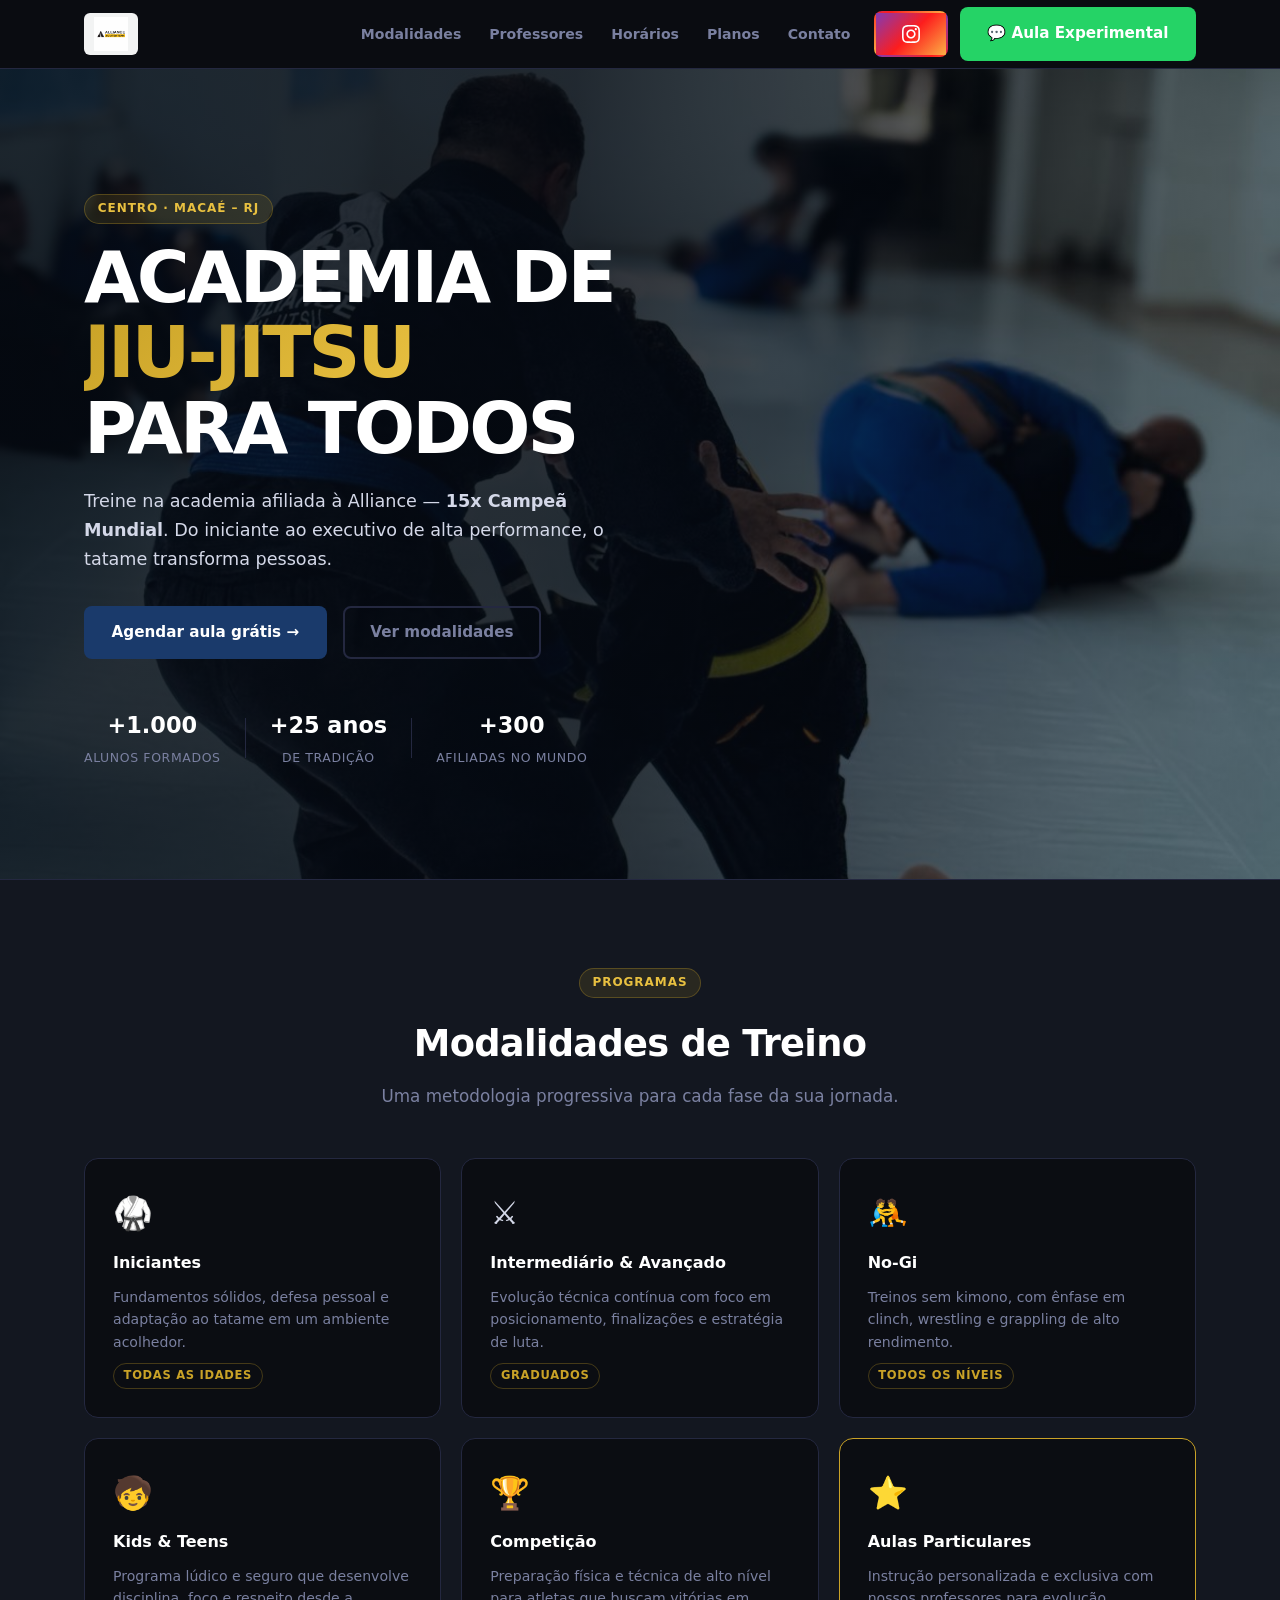
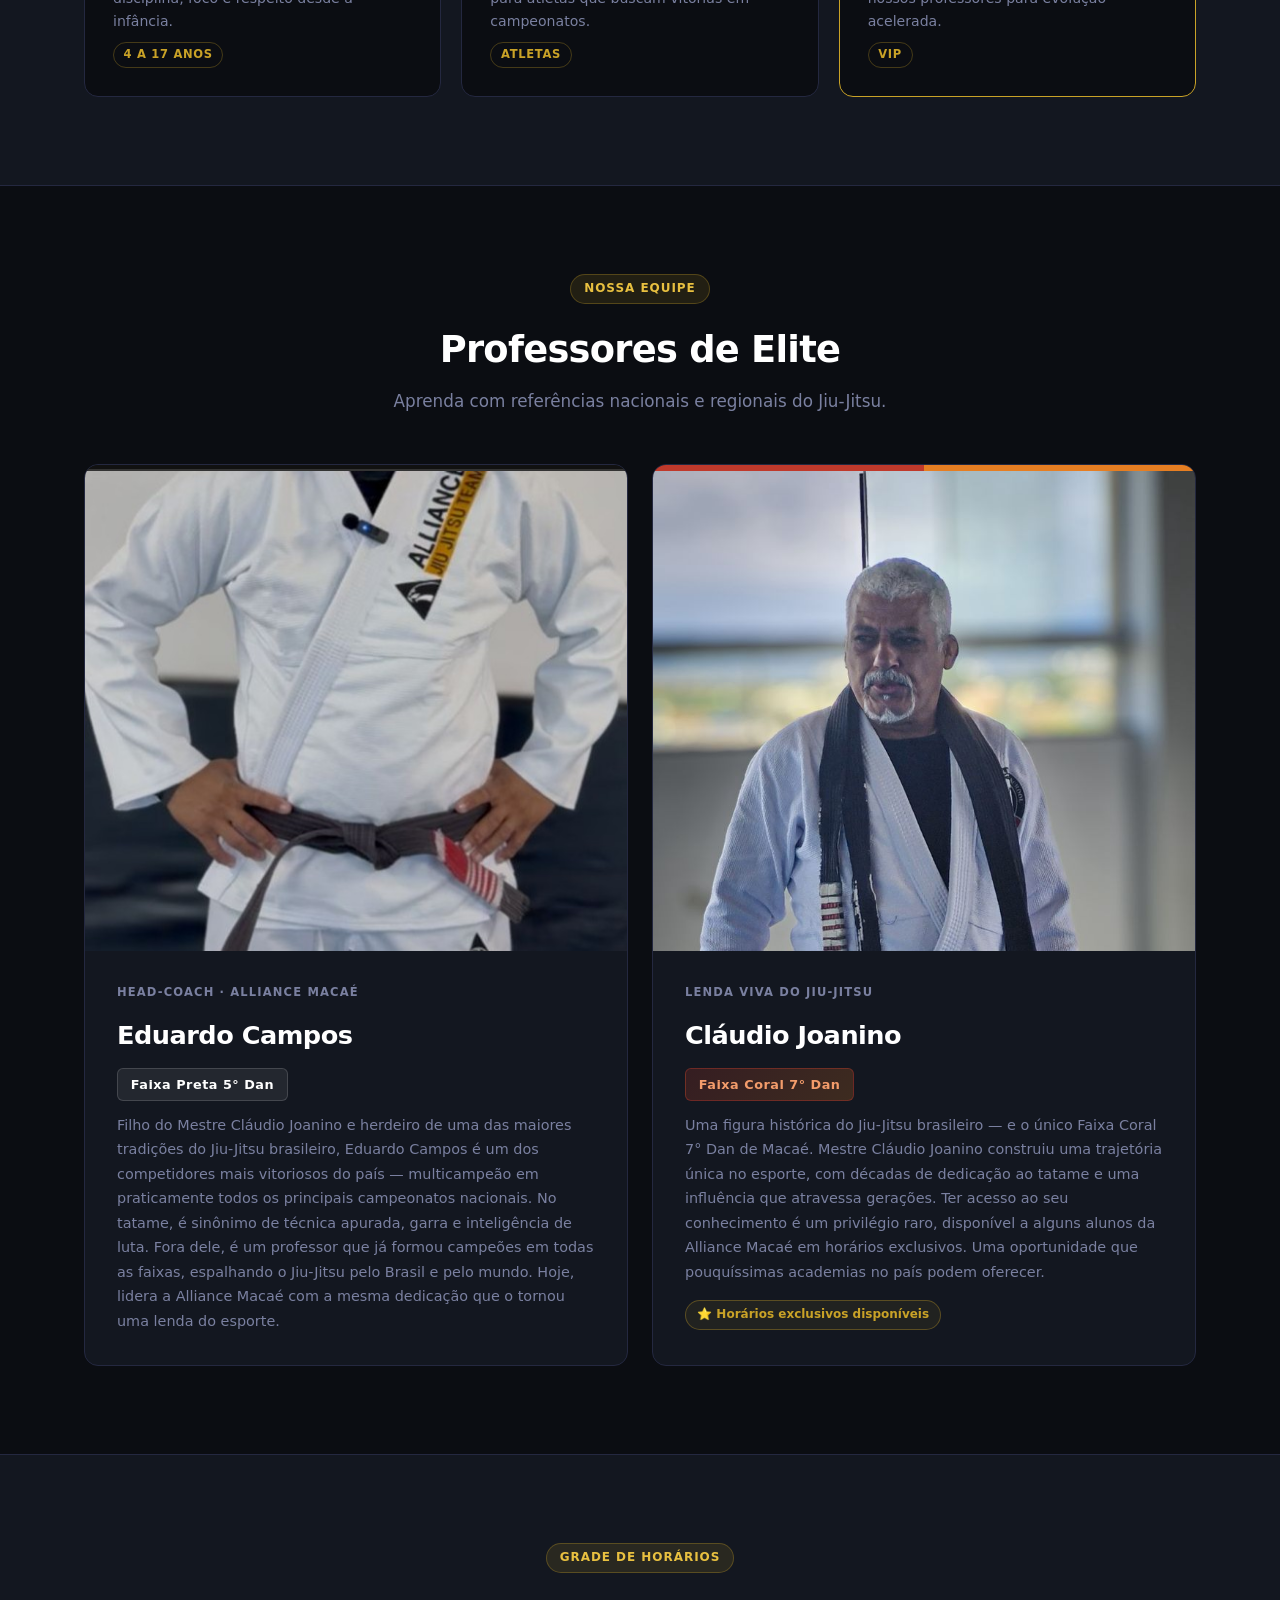
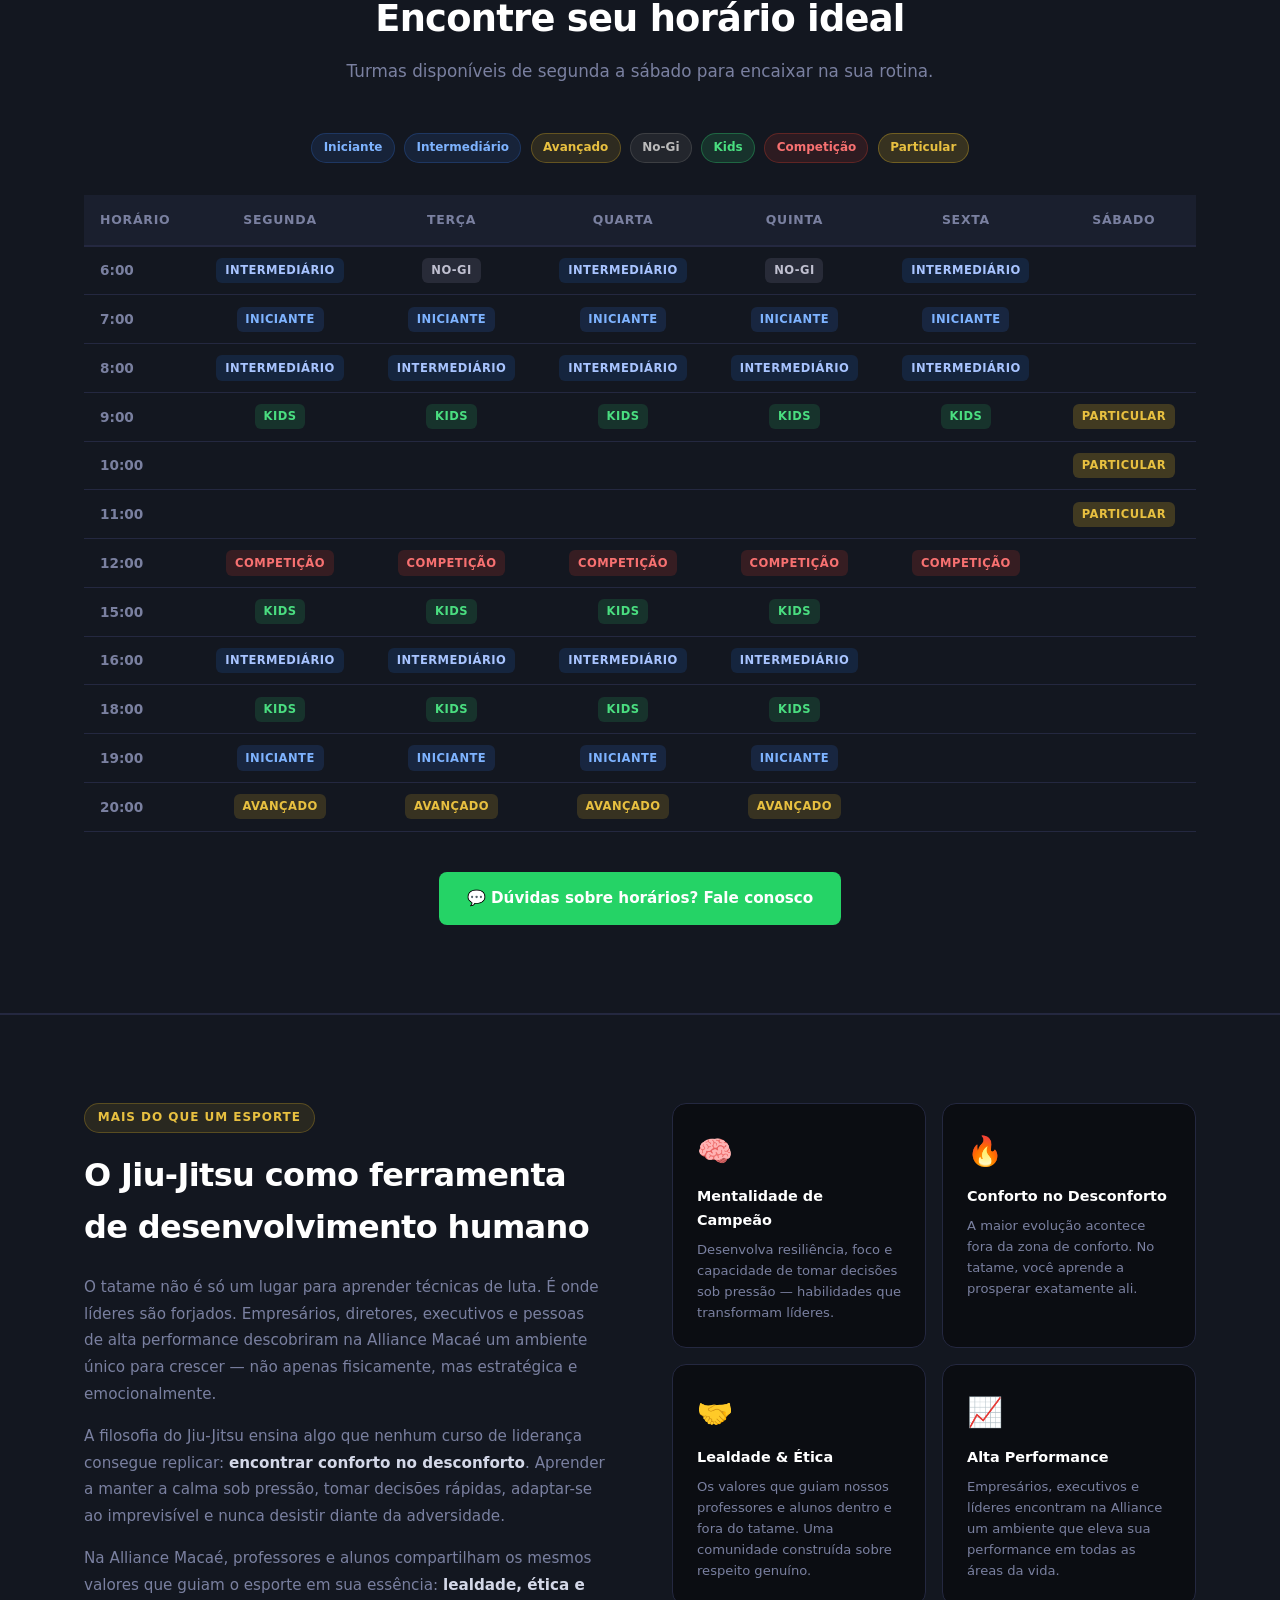
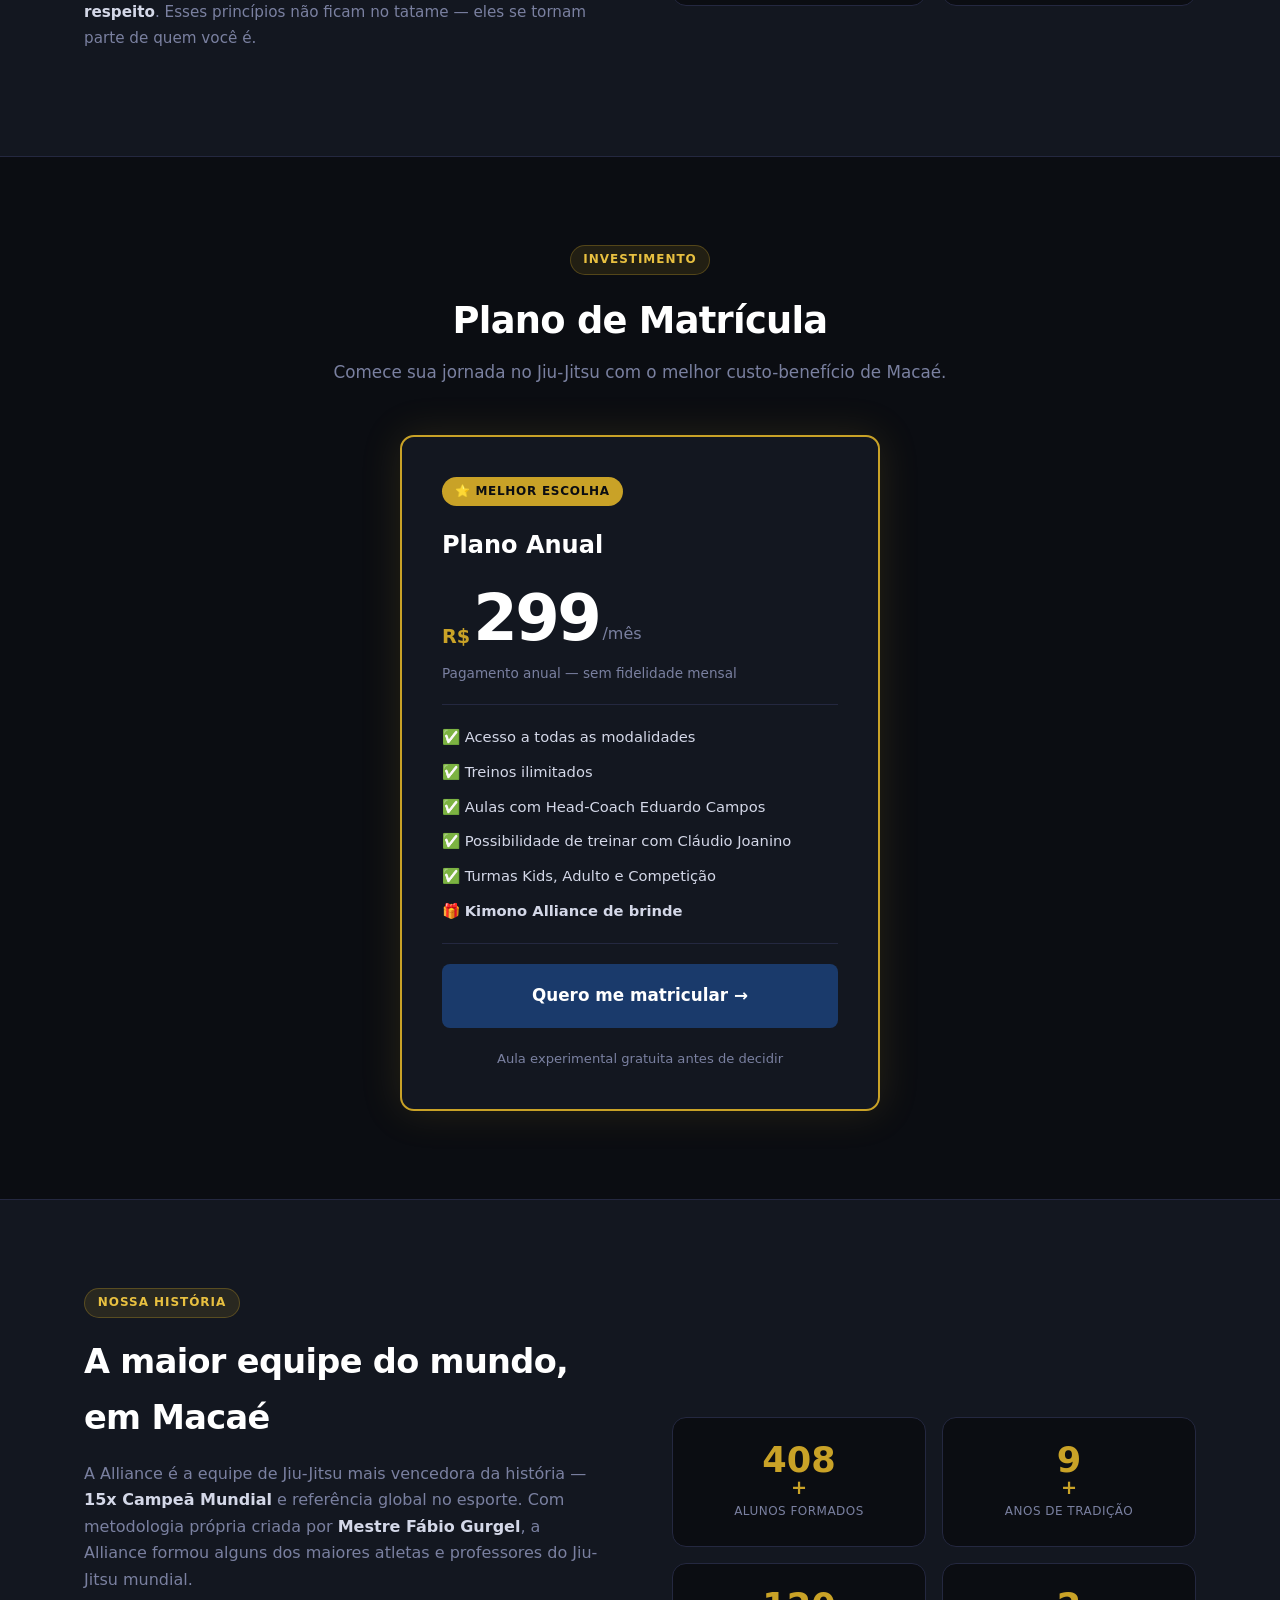
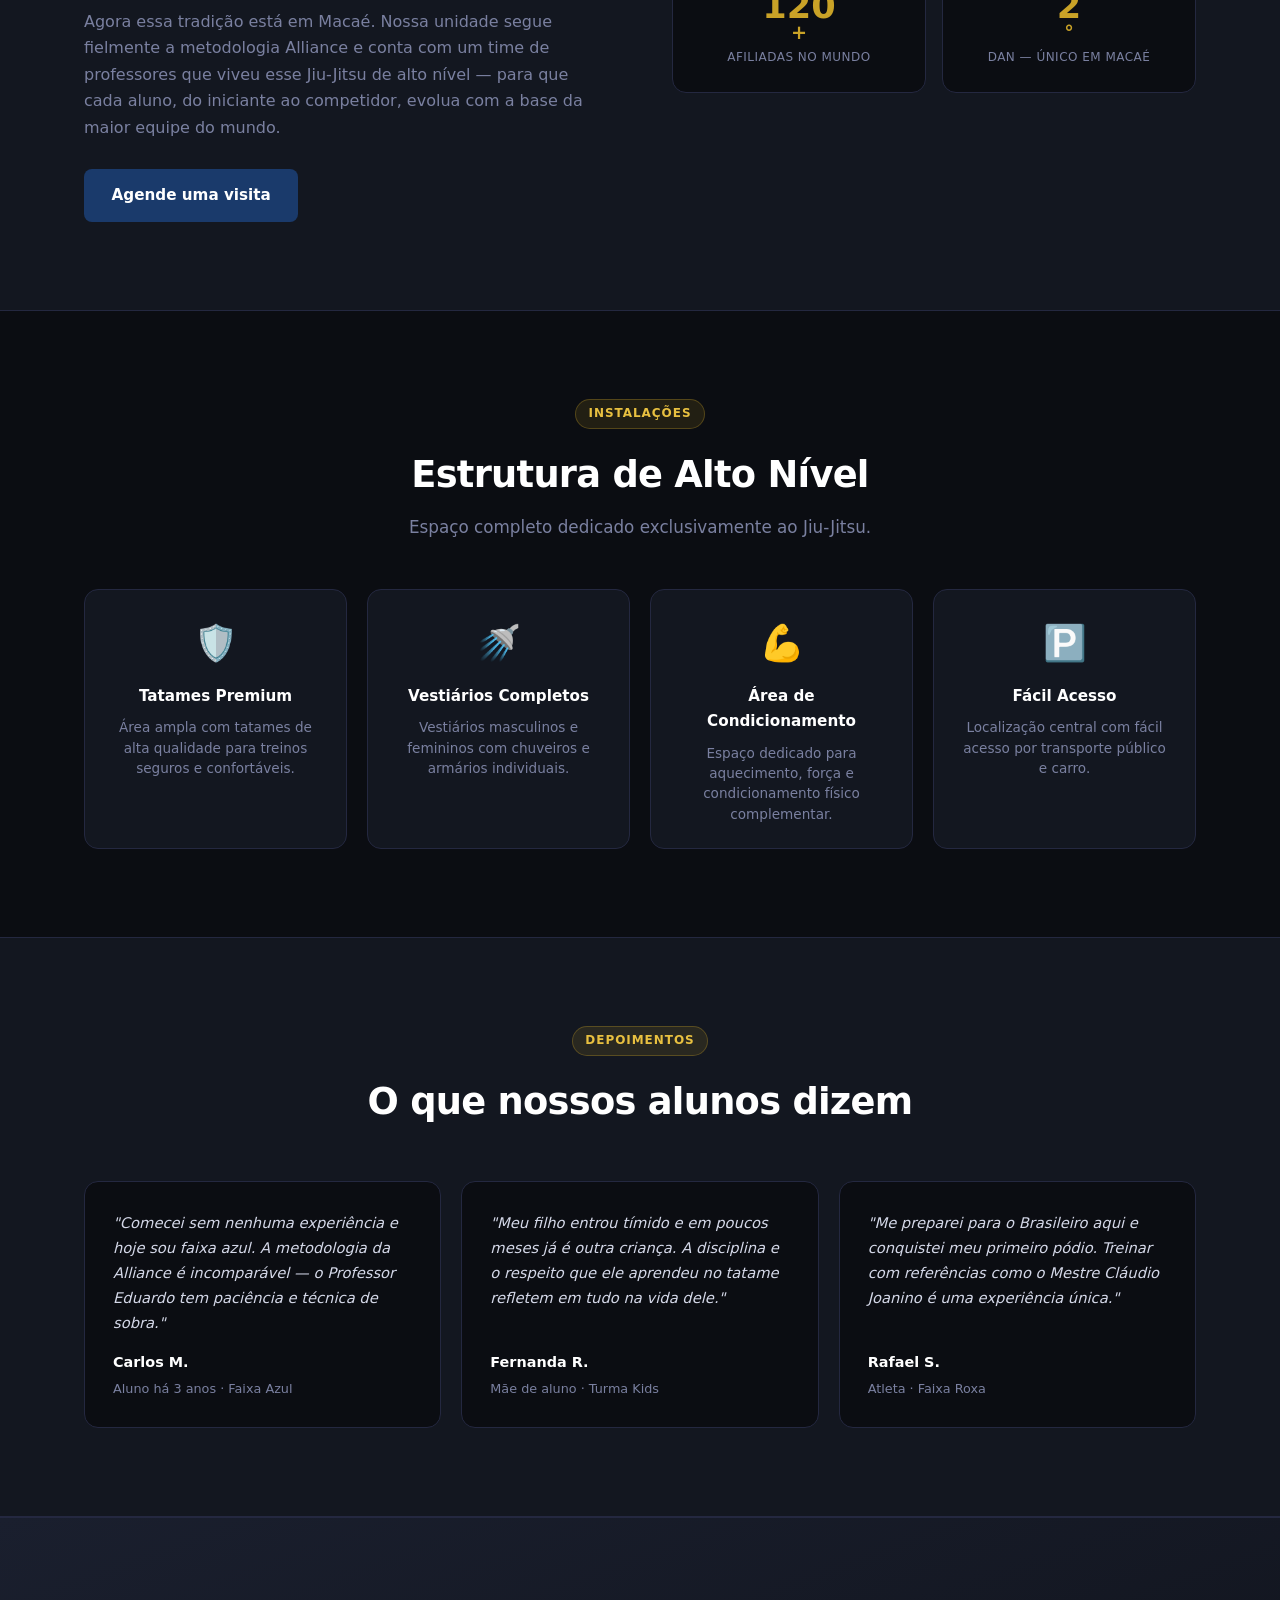
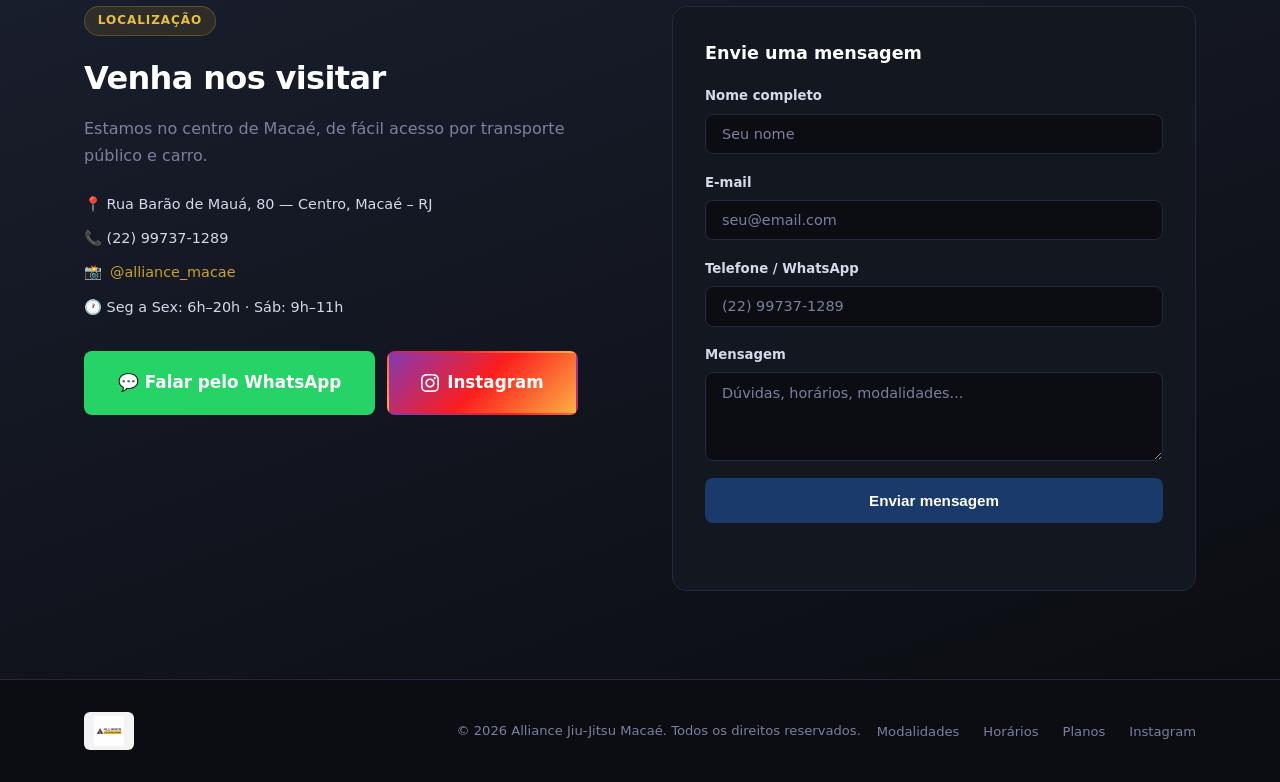
==== commit 9f457250: "fix: sobe foto do Eduardo para 40%" ====
--- a/index.html
+++ b/index.html
@@ -4,7 +4,7 @@
   <meta charset="UTF-8" />
   <meta name="viewport" content="width=device-width, initial-scale=1.0" />
   <title>Alliance Jiu-Jitsu Macaé</title>
-  <link rel="stylesheet" href="css/styles.css?v=5" />
+  <link rel="stylesheet" href="css/styles.css?v=6" />
 </head>
 <body>
 
--- a/css/styles.css
+++ b/css/styles.css
@@ -238,7 +238,7 @@
   display: block;
 }
 .prof-card--main .prof-card__photo img {
-  object-position: 50% 45% !important;
+  object-position: 50% 40% !important;
 }
 
 .prof-card__belt {
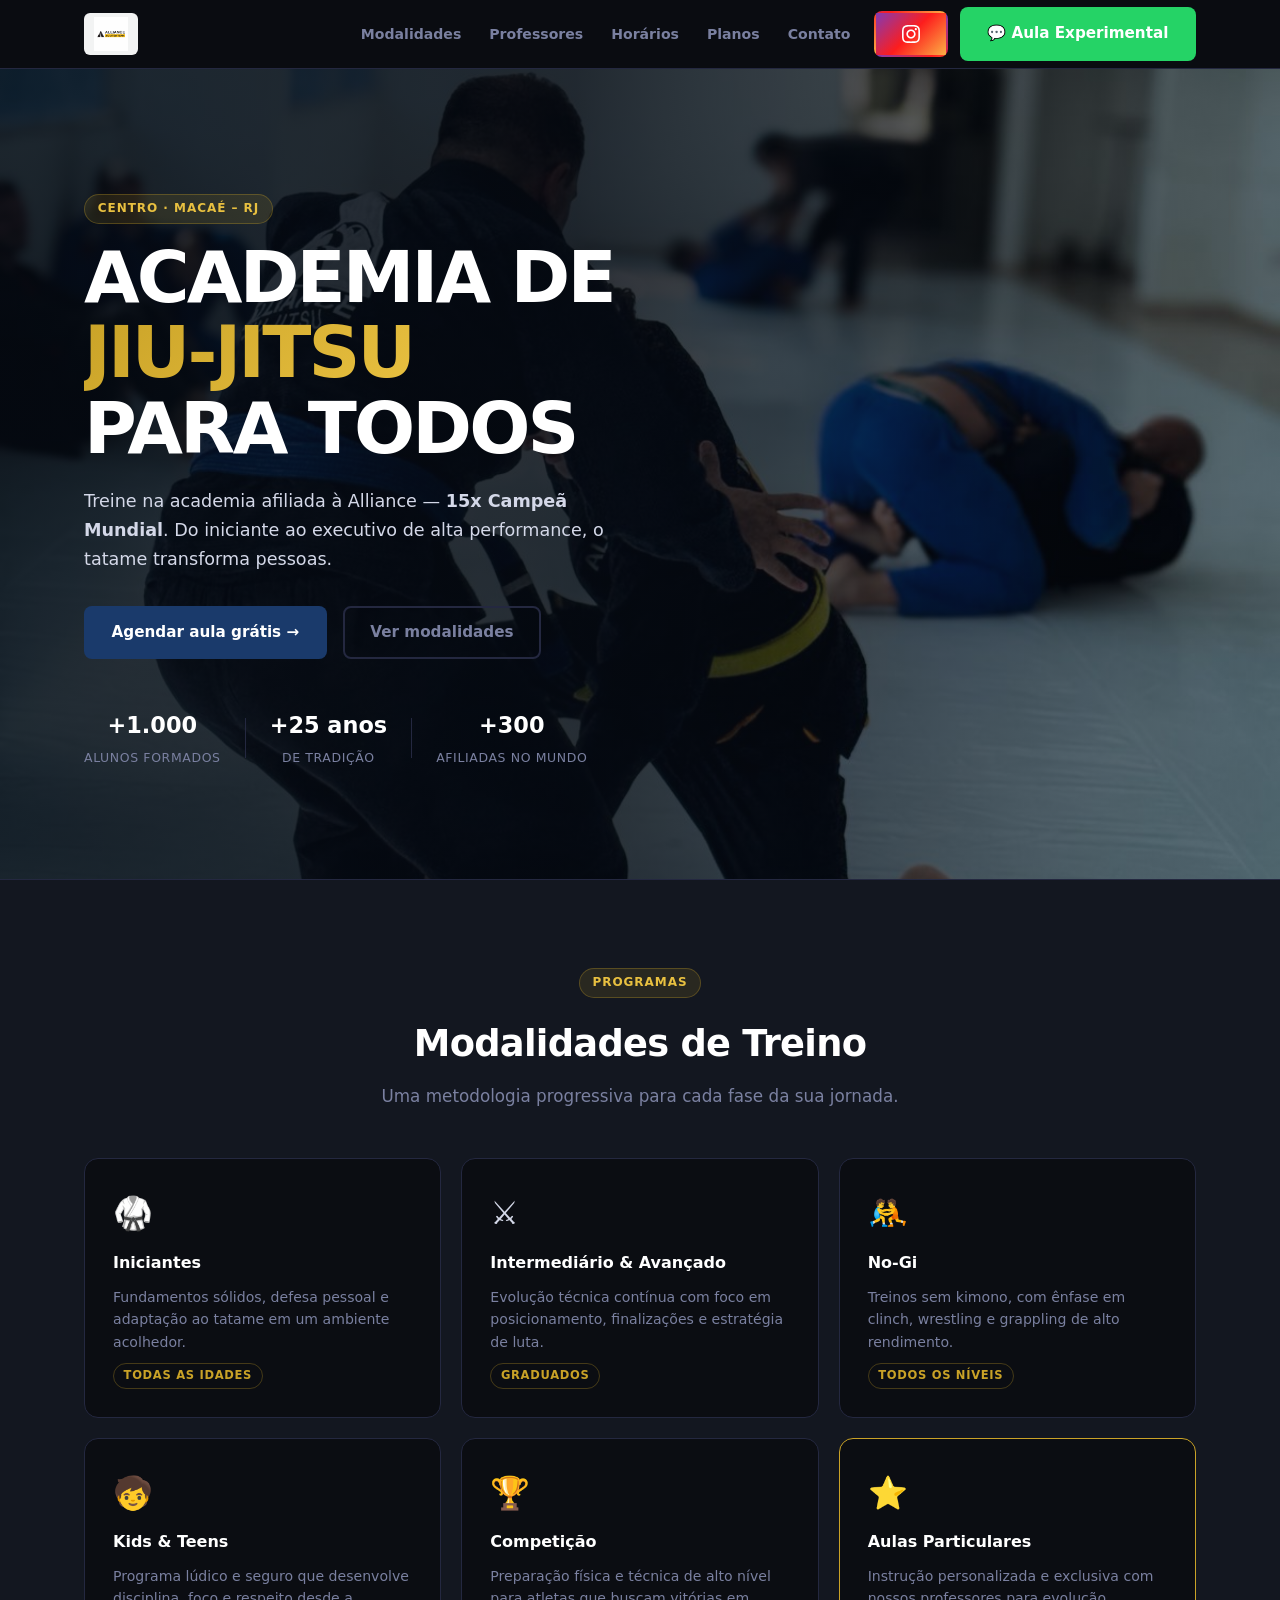
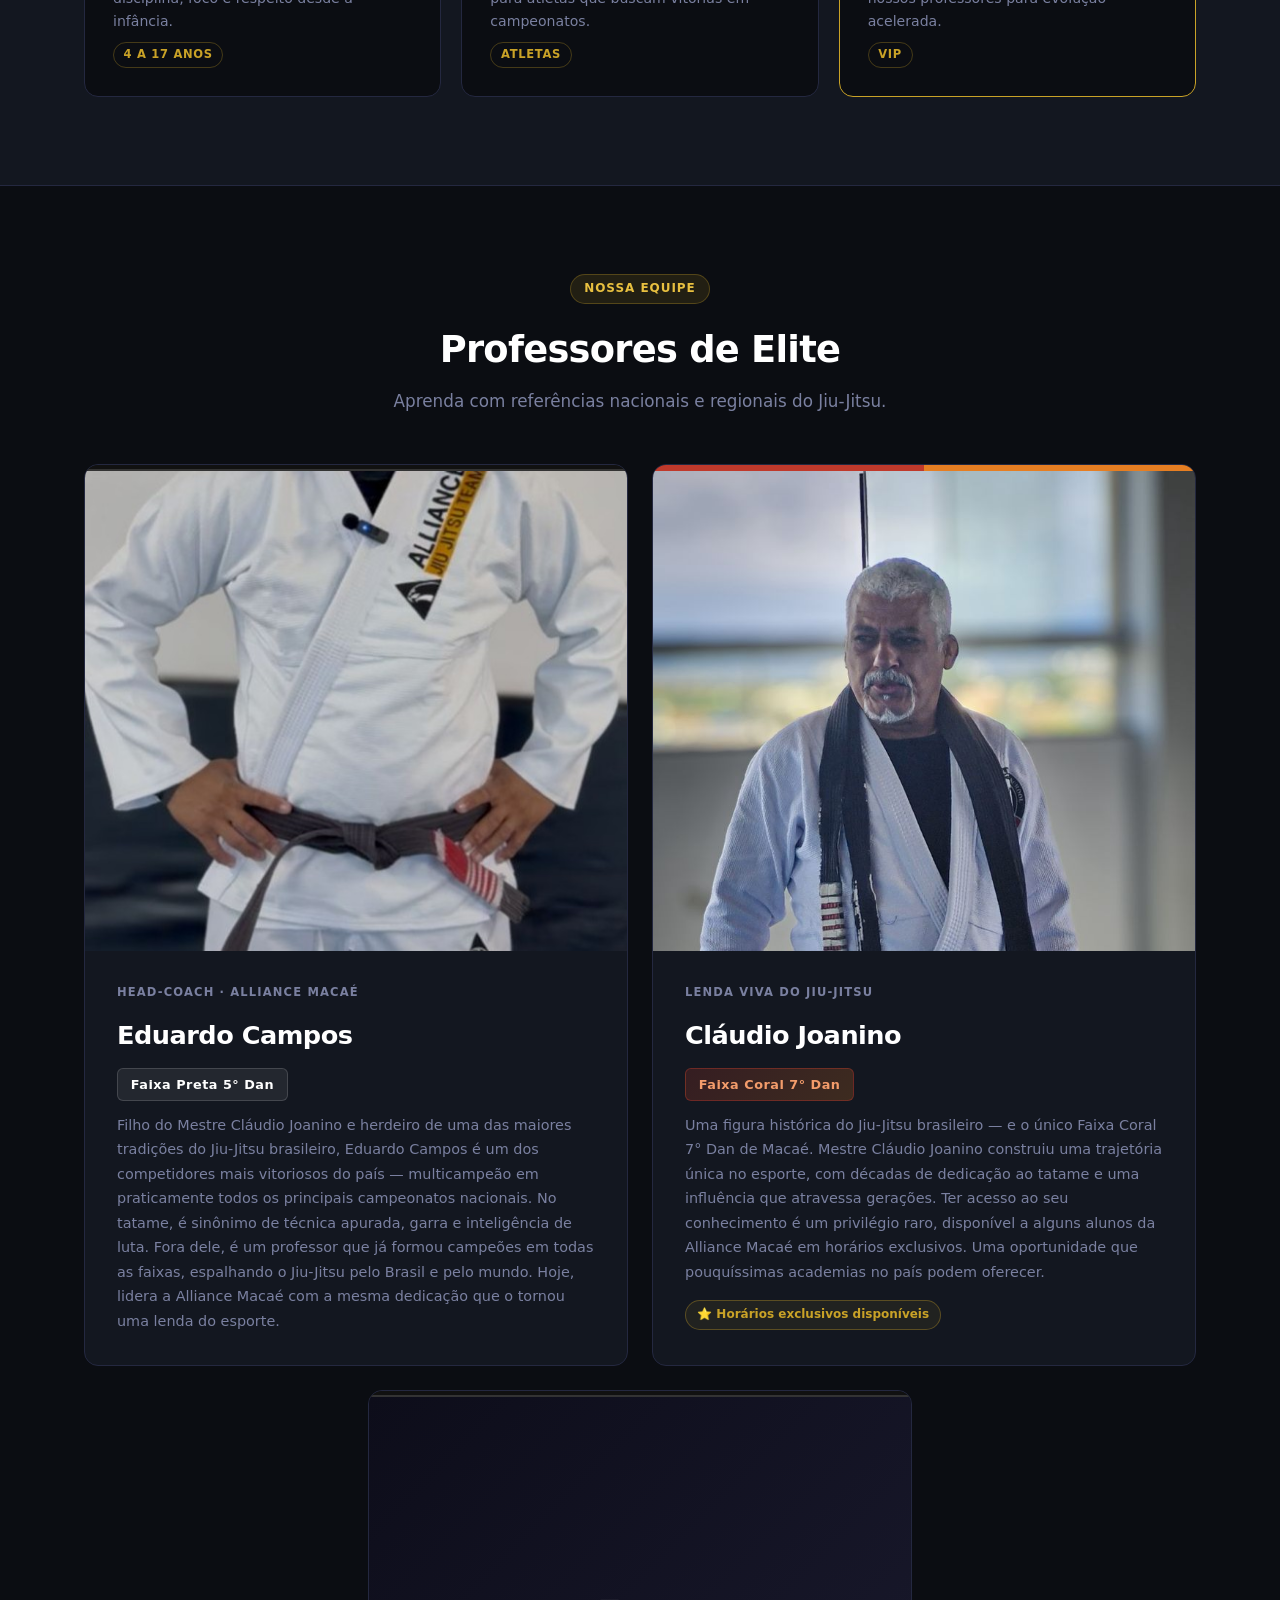
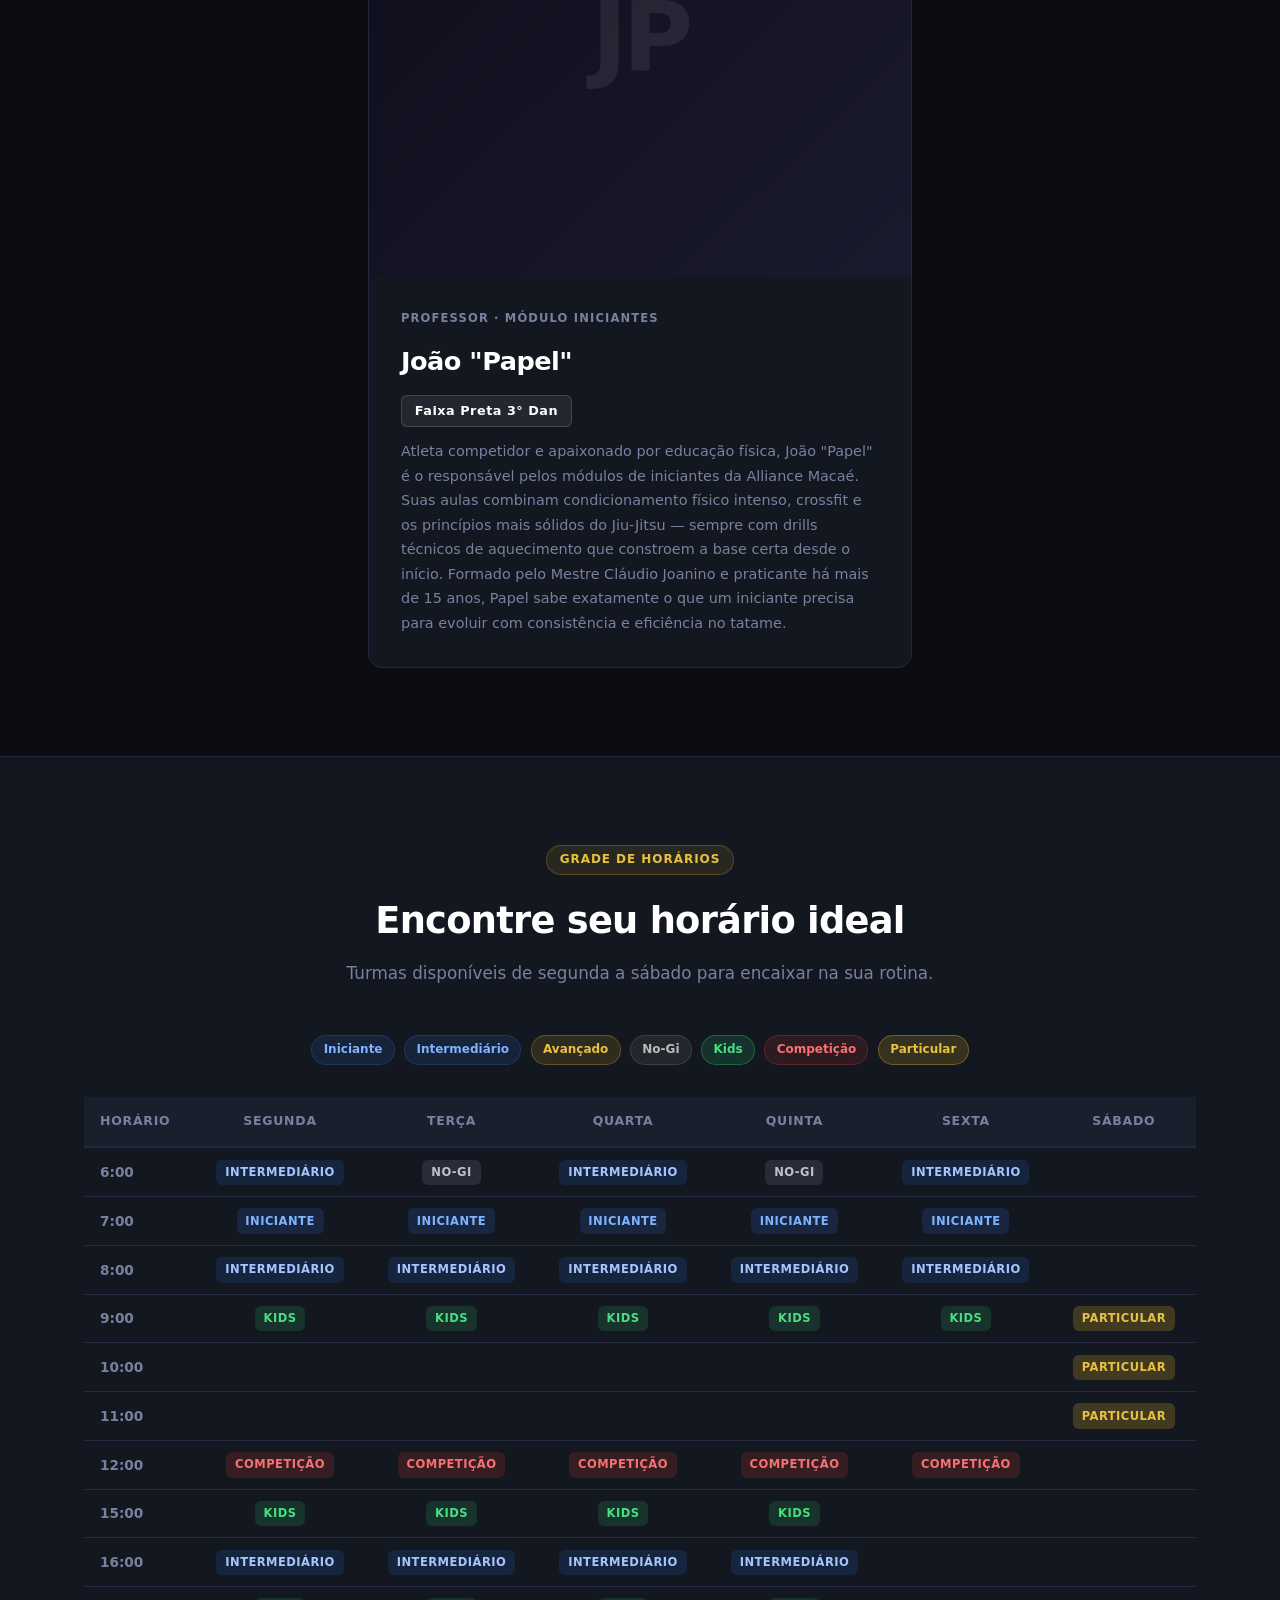
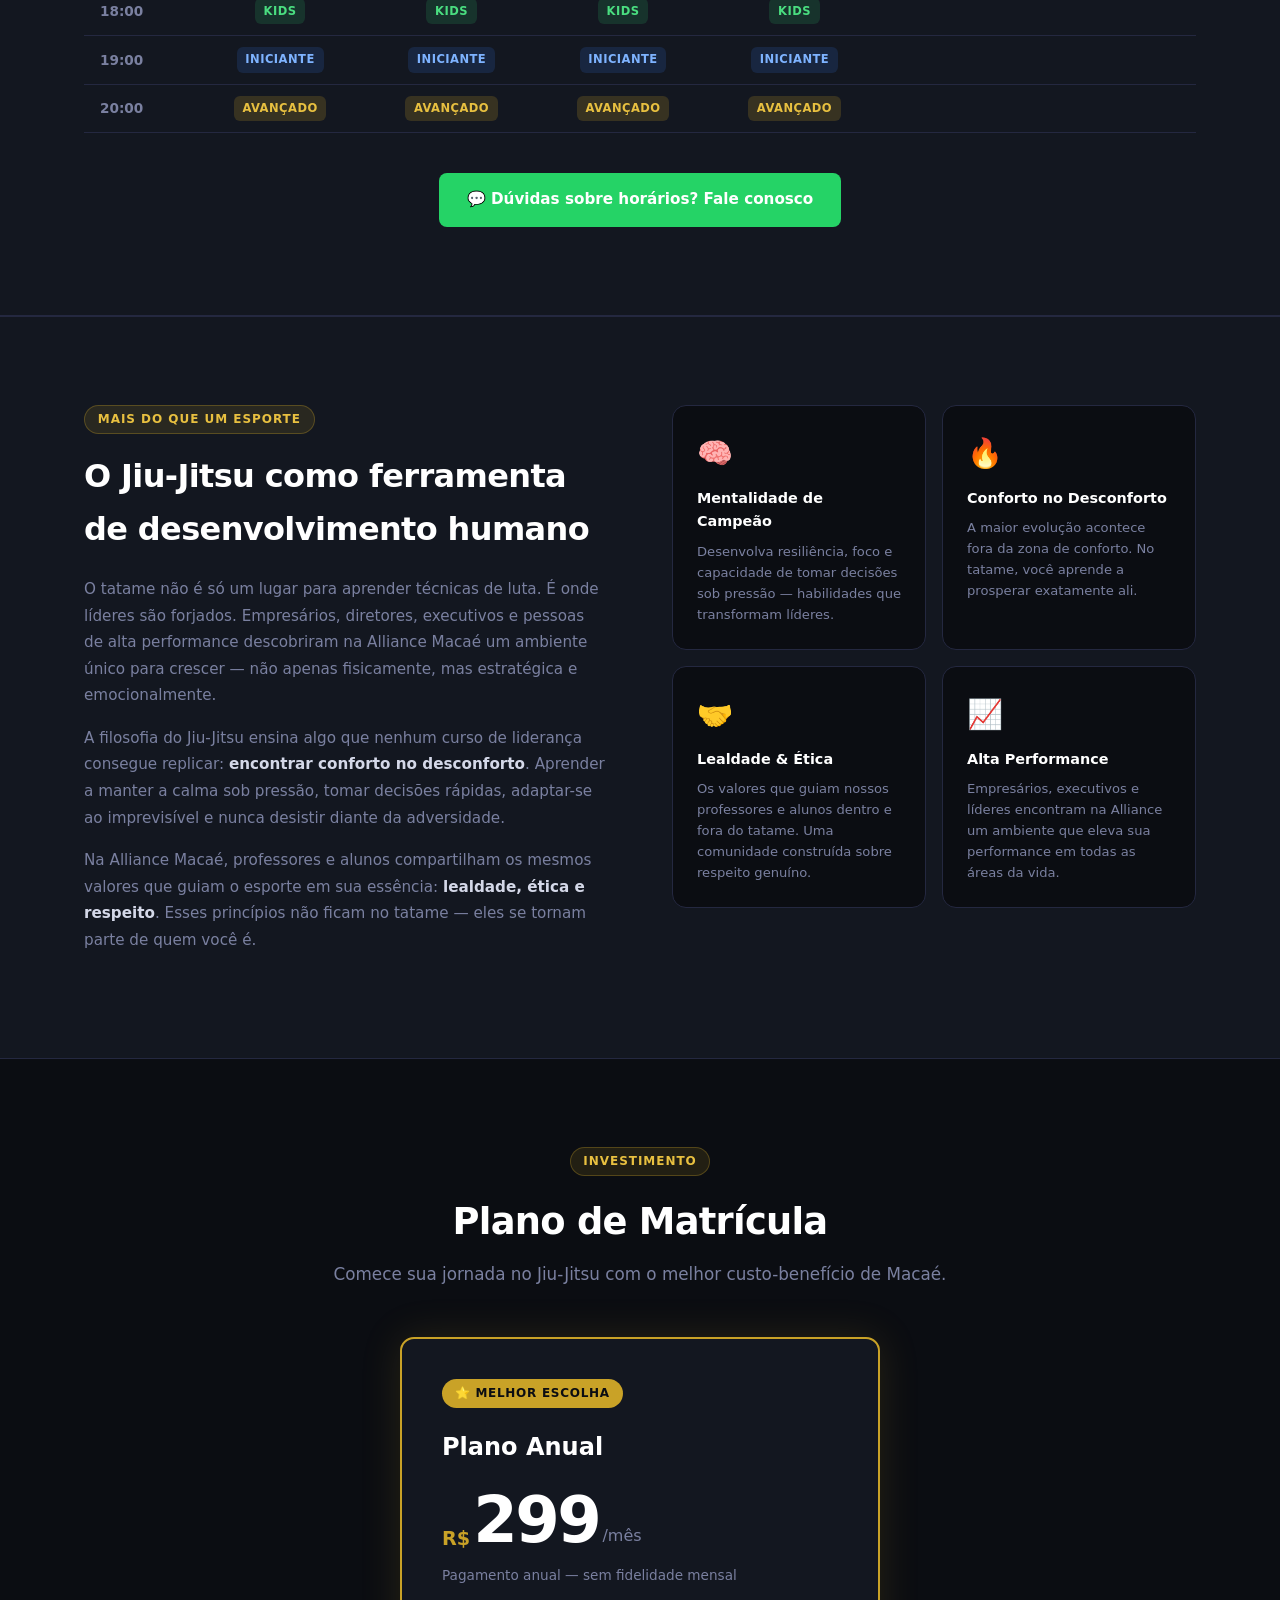
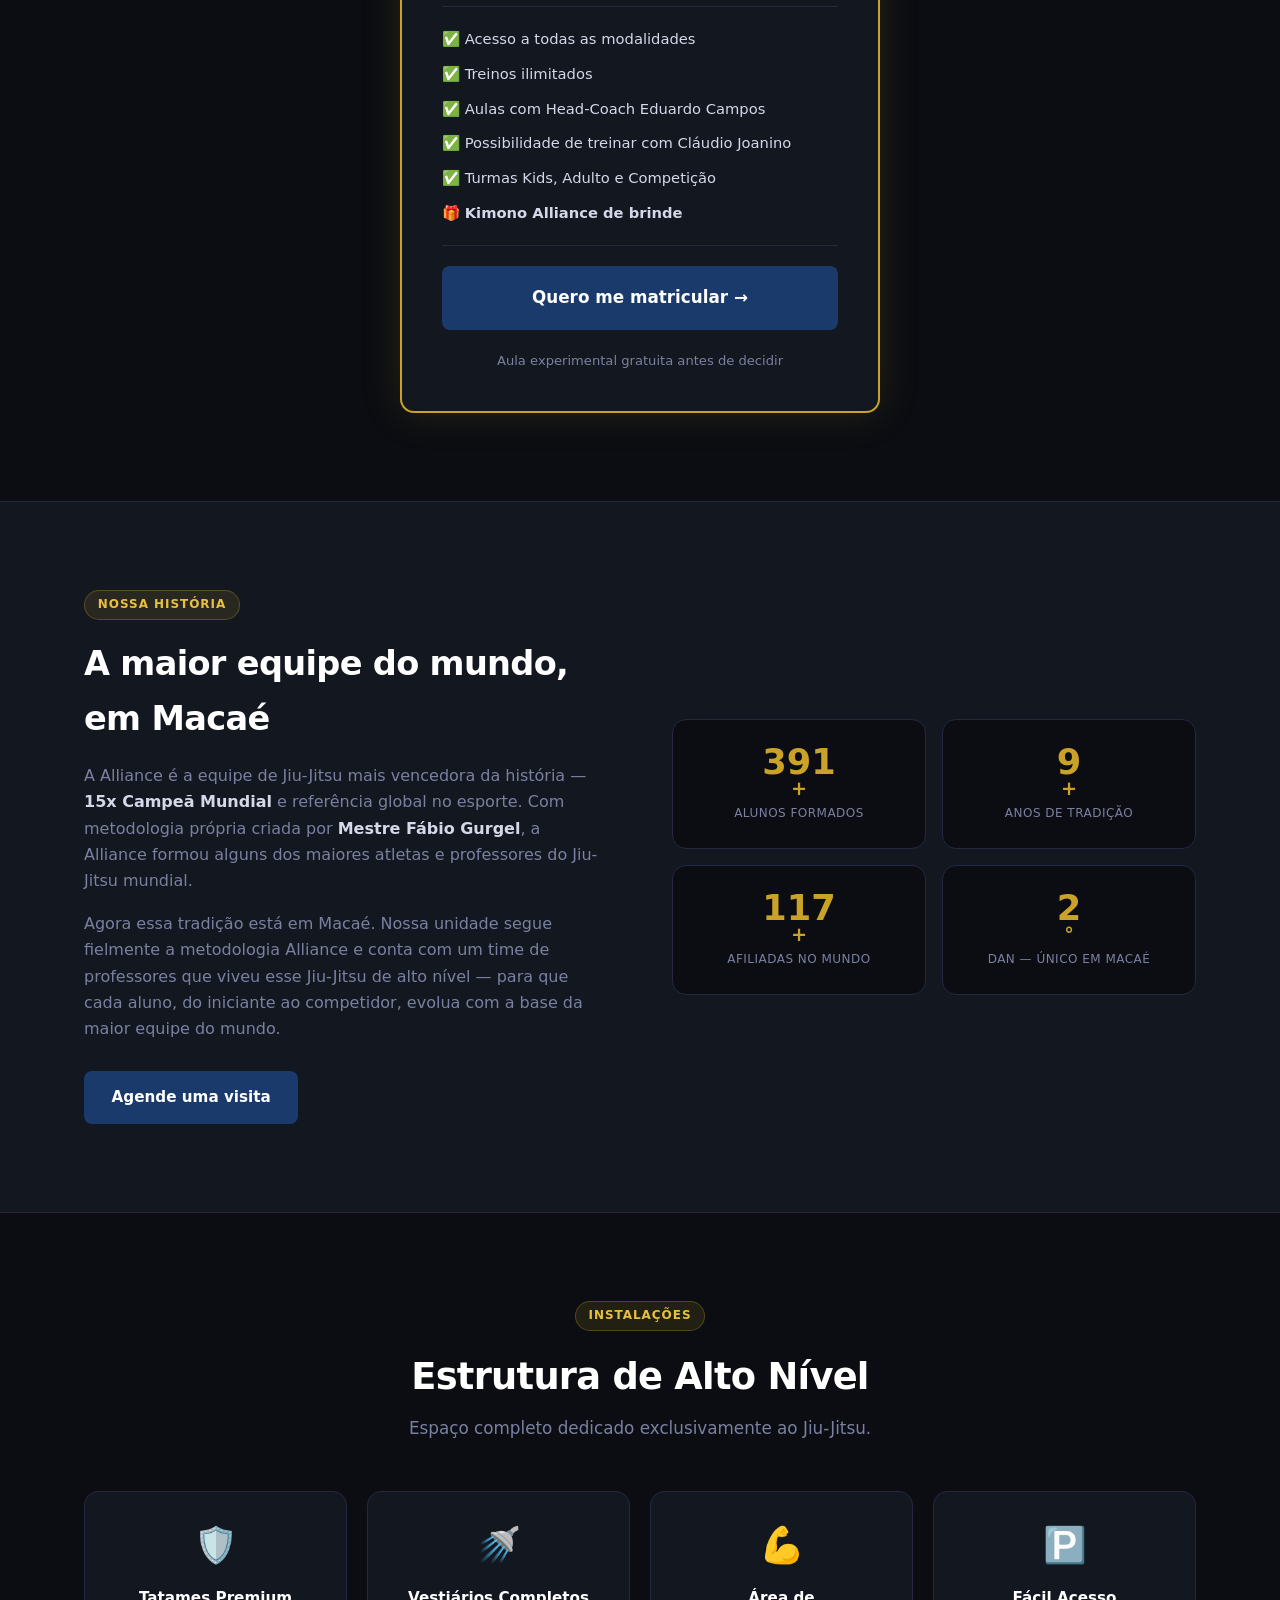
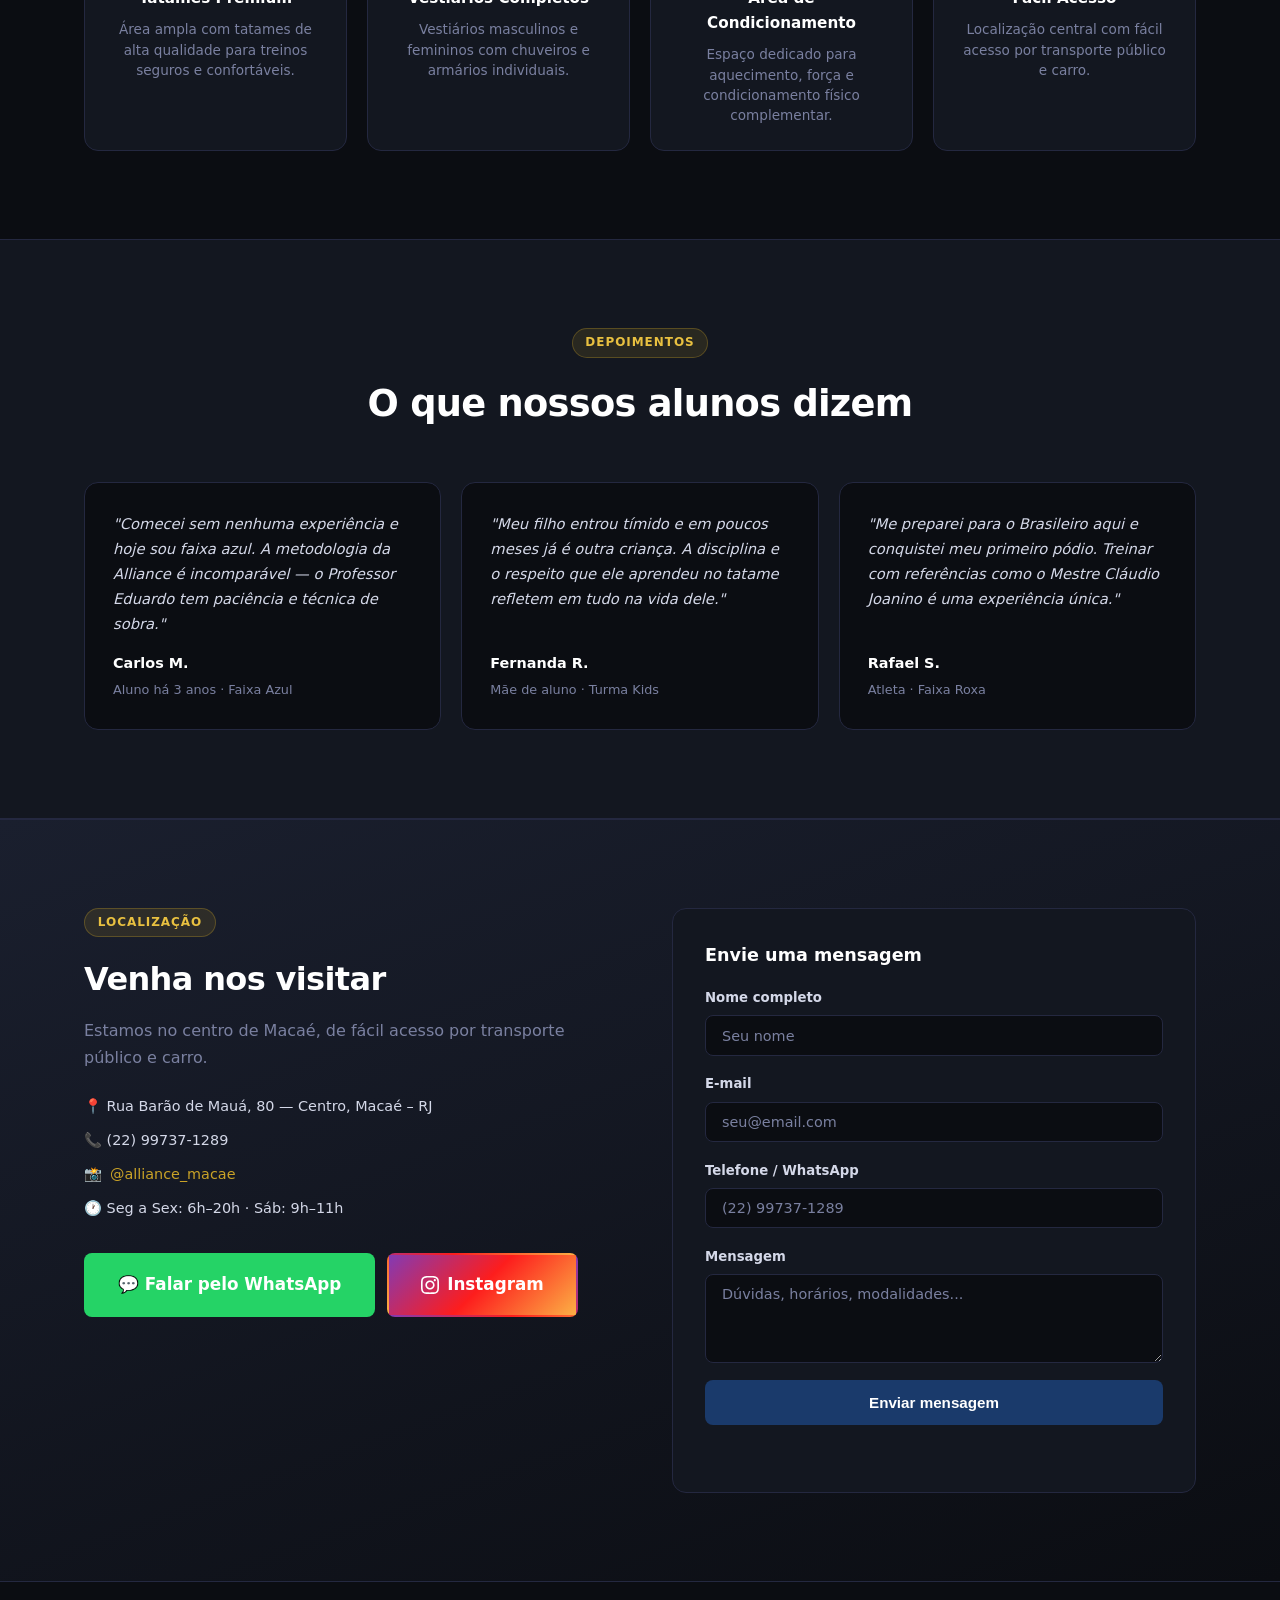
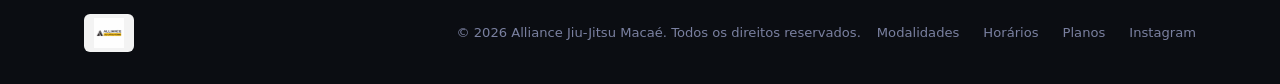
==== commit f36fdab8: "feat: adiciona card do professor João Papel (Faixa Preta 3° Dan)" ====
--- a/index.html
+++ b/index.html
@@ -4,7 +4,7 @@
   <meta charset="UTF-8" />
   <meta name="viewport" content="width=device-width, initial-scale=1.0" />
   <title>Alliance Jiu-Jitsu Macaé</title>
-  <link rel="stylesheet" href="css/styles.css?v=6" />
+  <link rel="stylesheet" href="css/styles.css?v=7" />
 </head>
 <body>
 
@@ -165,6 +165,21 @@
           </div>
         </div>
 
+        <div class="prof-card prof-card--instructor">
+          <div class="prof-card__belt prof-card__belt--black"></div>
+          <div class="prof-card__photo prof-card__photo--placeholder">
+            <span>JP</span>
+          </div>
+          <div class="prof-card__body">
+            <span class="prof-card__role">Professor · Módulo Iniciantes</span>
+            <h3>João "Papel"</h3>
+            <div class="prof-card__grad">
+              <span class="belt-badge belt-badge--black">Faixa Preta 3° Dan</span>
+            </div>
+            <p>Atleta competidor e apaixonado por educação física, João "Papel" é o responsável pelos módulos de iniciantes da Alliance Macaé. Suas aulas combinam condicionamento físico intenso, crossfit e os princípios mais sólidos do Jiu-Jitsu — sempre com drills técnicos de aquecimento que constroem a base certa desde o início. Formado pelo Mestre Cláudio Joanino e praticante há mais de 15 anos, Papel sabe exatamente o que um iniciante precisa para evoluir com consistência e eficiência no tatame.</p>
+          </div>
+        </div>
+
       </div>
     </div>
   </section>
--- a/css/styles.css
+++ b/css/styles.css
@@ -222,8 +222,15 @@
   transition: transform var(--t), border-color var(--t);
 }
 .prof-card:hover { transform: translateY(-4px); }
-.prof-card--main:hover   { border-color: var(--blue-l); }
-.prof-card--legend:hover { border-color: var(--coral-l); }
+.prof-card--main:hover       { border-color: var(--blue-l); }
+.prof-card--legend:hover     { border-color: var(--coral-l); }
+.prof-card--instructor:hover { border-color: var(--gold); }
+
+.prof-card--instructor {
+  grid-column: 1 / -1;
+  max-width: calc(50% - .75rem);
+  margin: 0 auto;
+}
 
 .prof-card__photo {
   width: 100%;
@@ -239,6 +246,19 @@
 }
 .prof-card--main .prof-card__photo img {
   object-position: 50% 40% !important;
+}
+.prof-card__photo--placeholder {
+  background: linear-gradient(135deg, #0d0d1a 0%, #1a1a2e 100%);
+  display: flex;
+  align-items: center;
+  justify-content: center;
+}
+.prof-card__photo--placeholder span {
+  font-size: 6rem;
+  font-weight: 900;
+  color: rgba(255,255,255,.08);
+  letter-spacing: -.05em;
+  user-select: none;
 }
 
 .prof-card__belt {
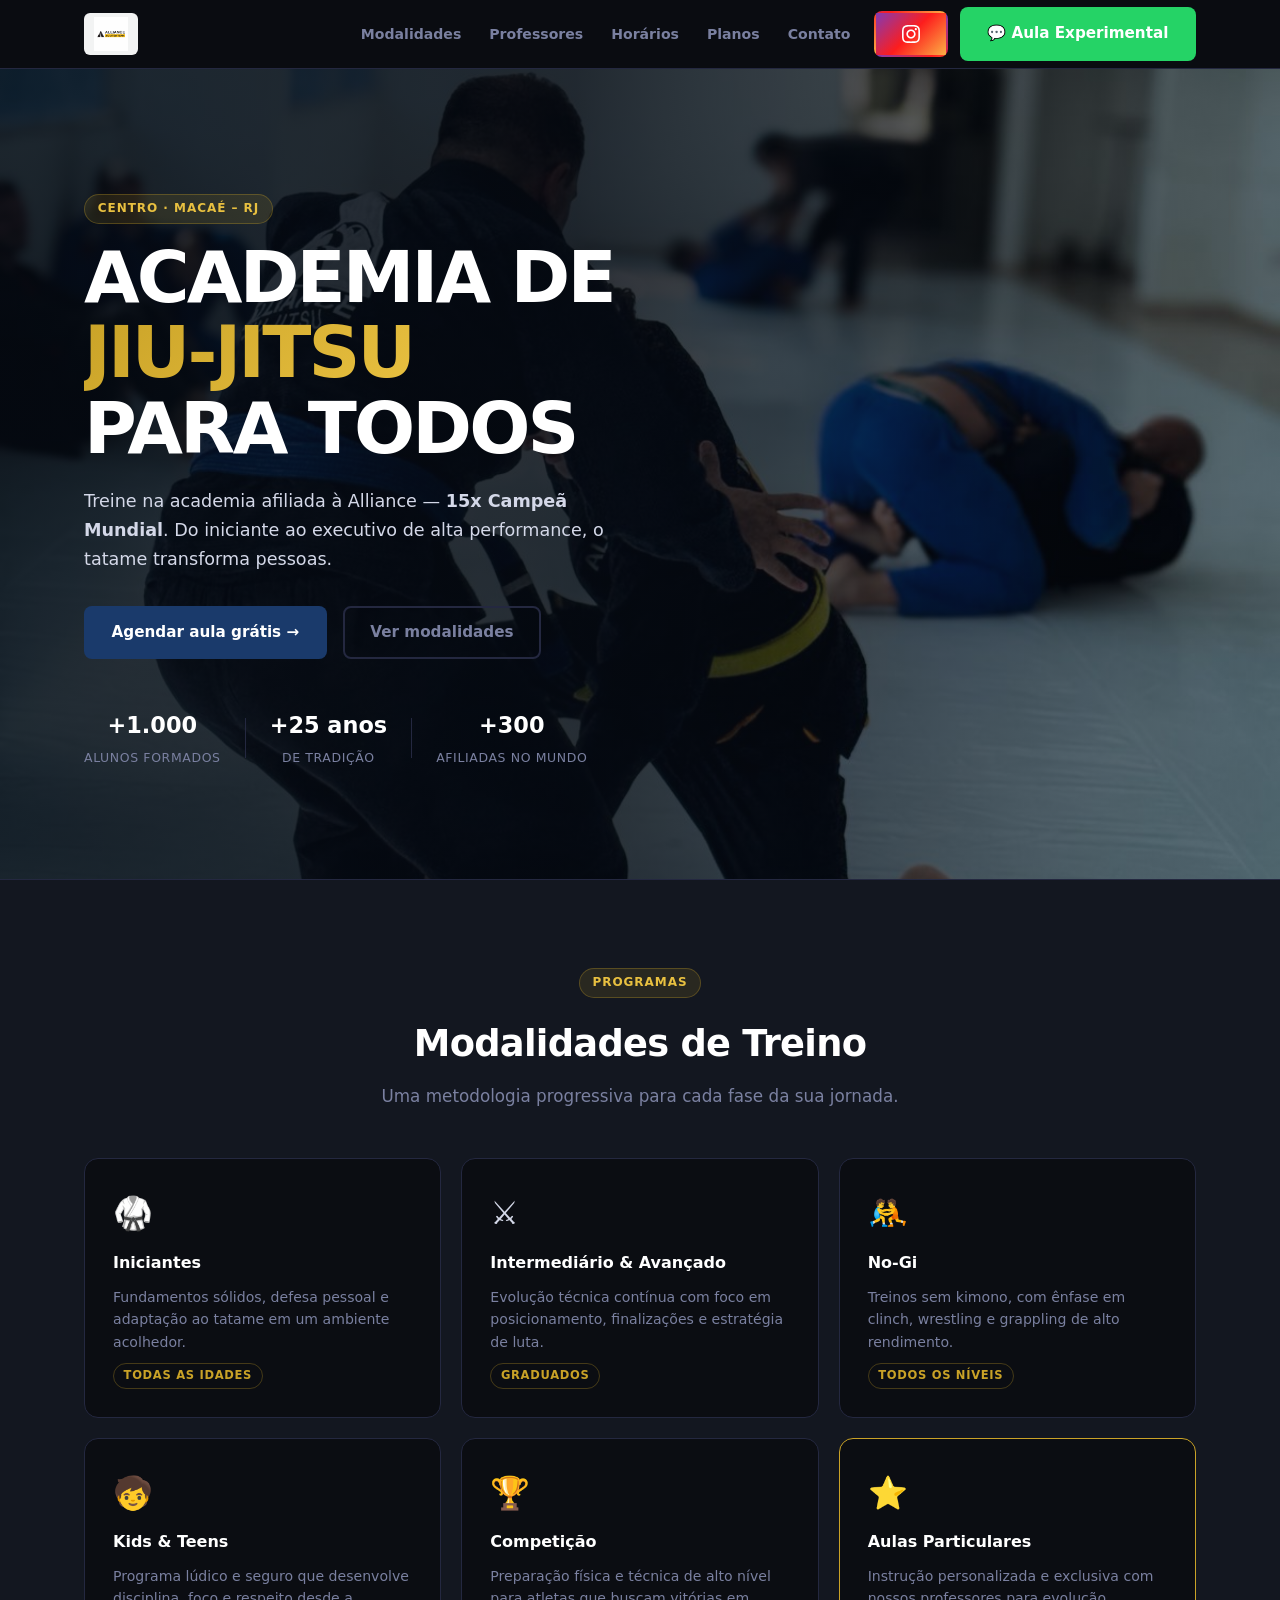
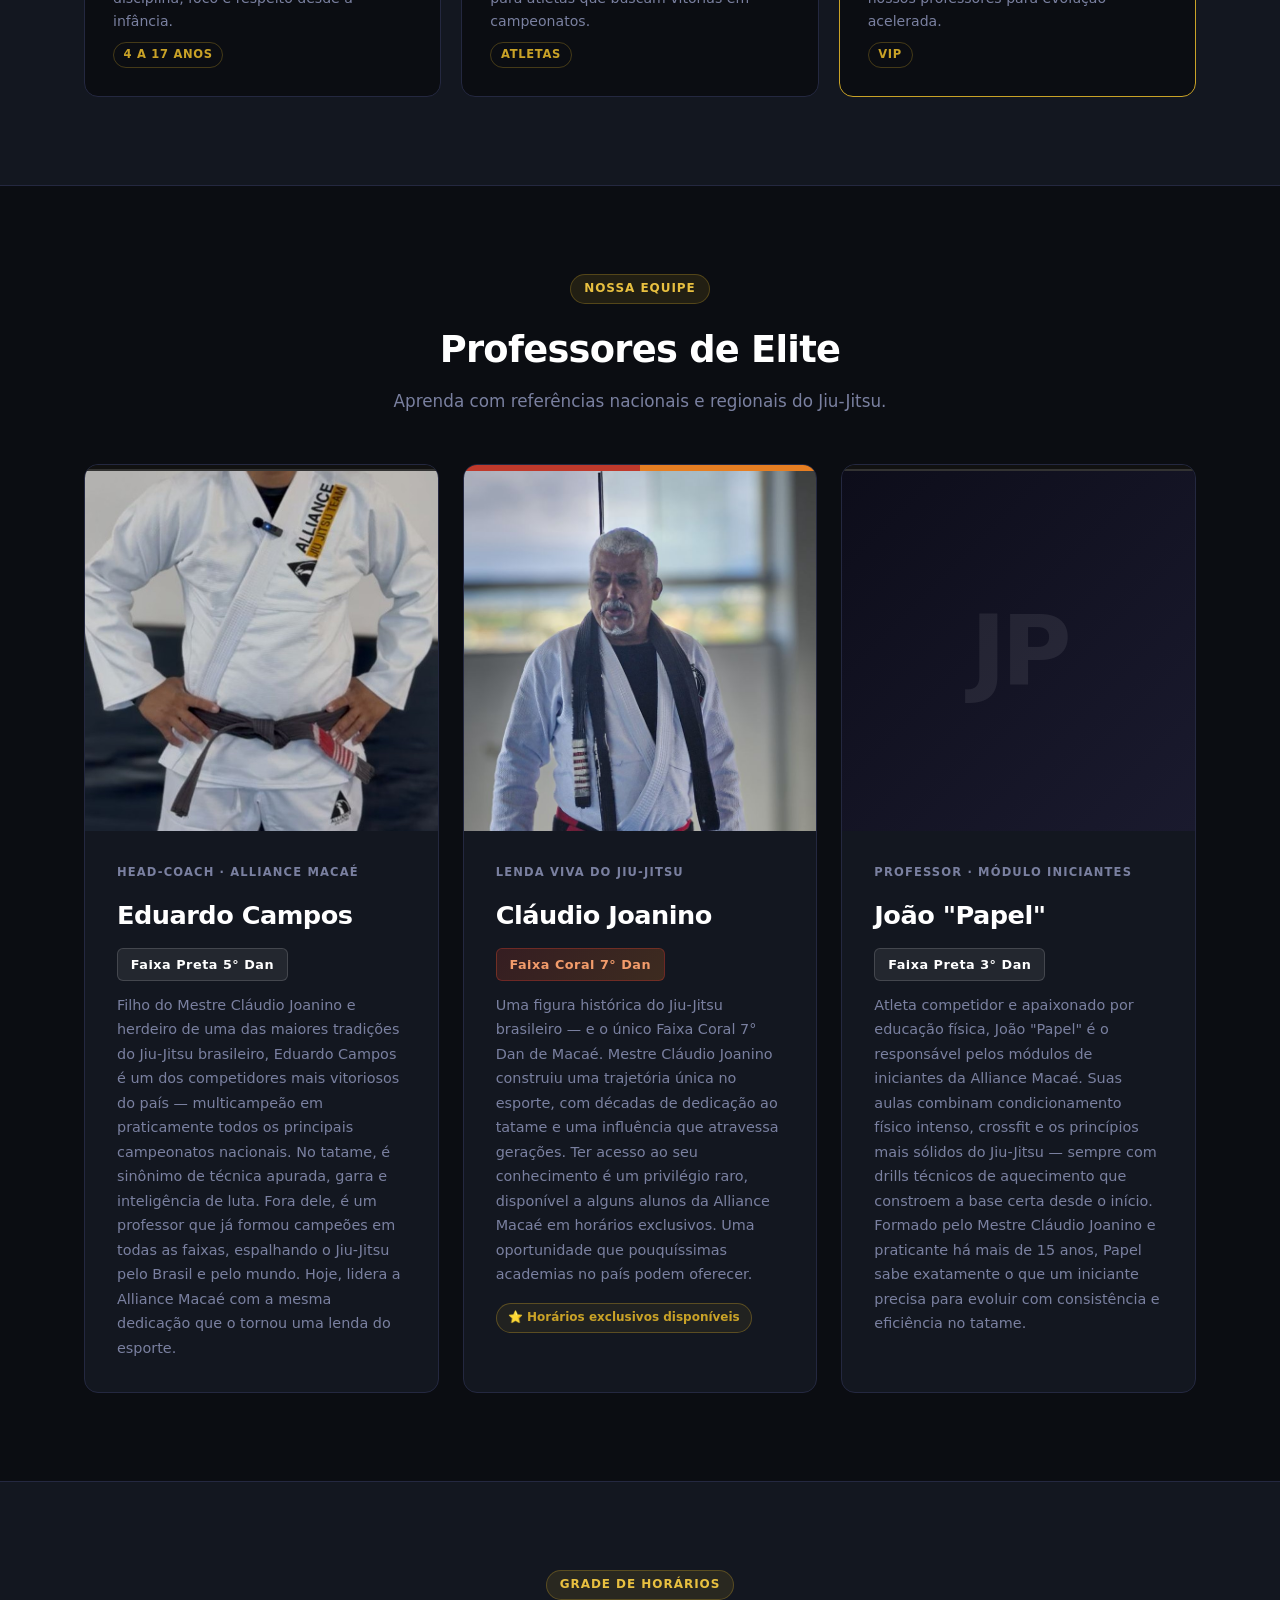
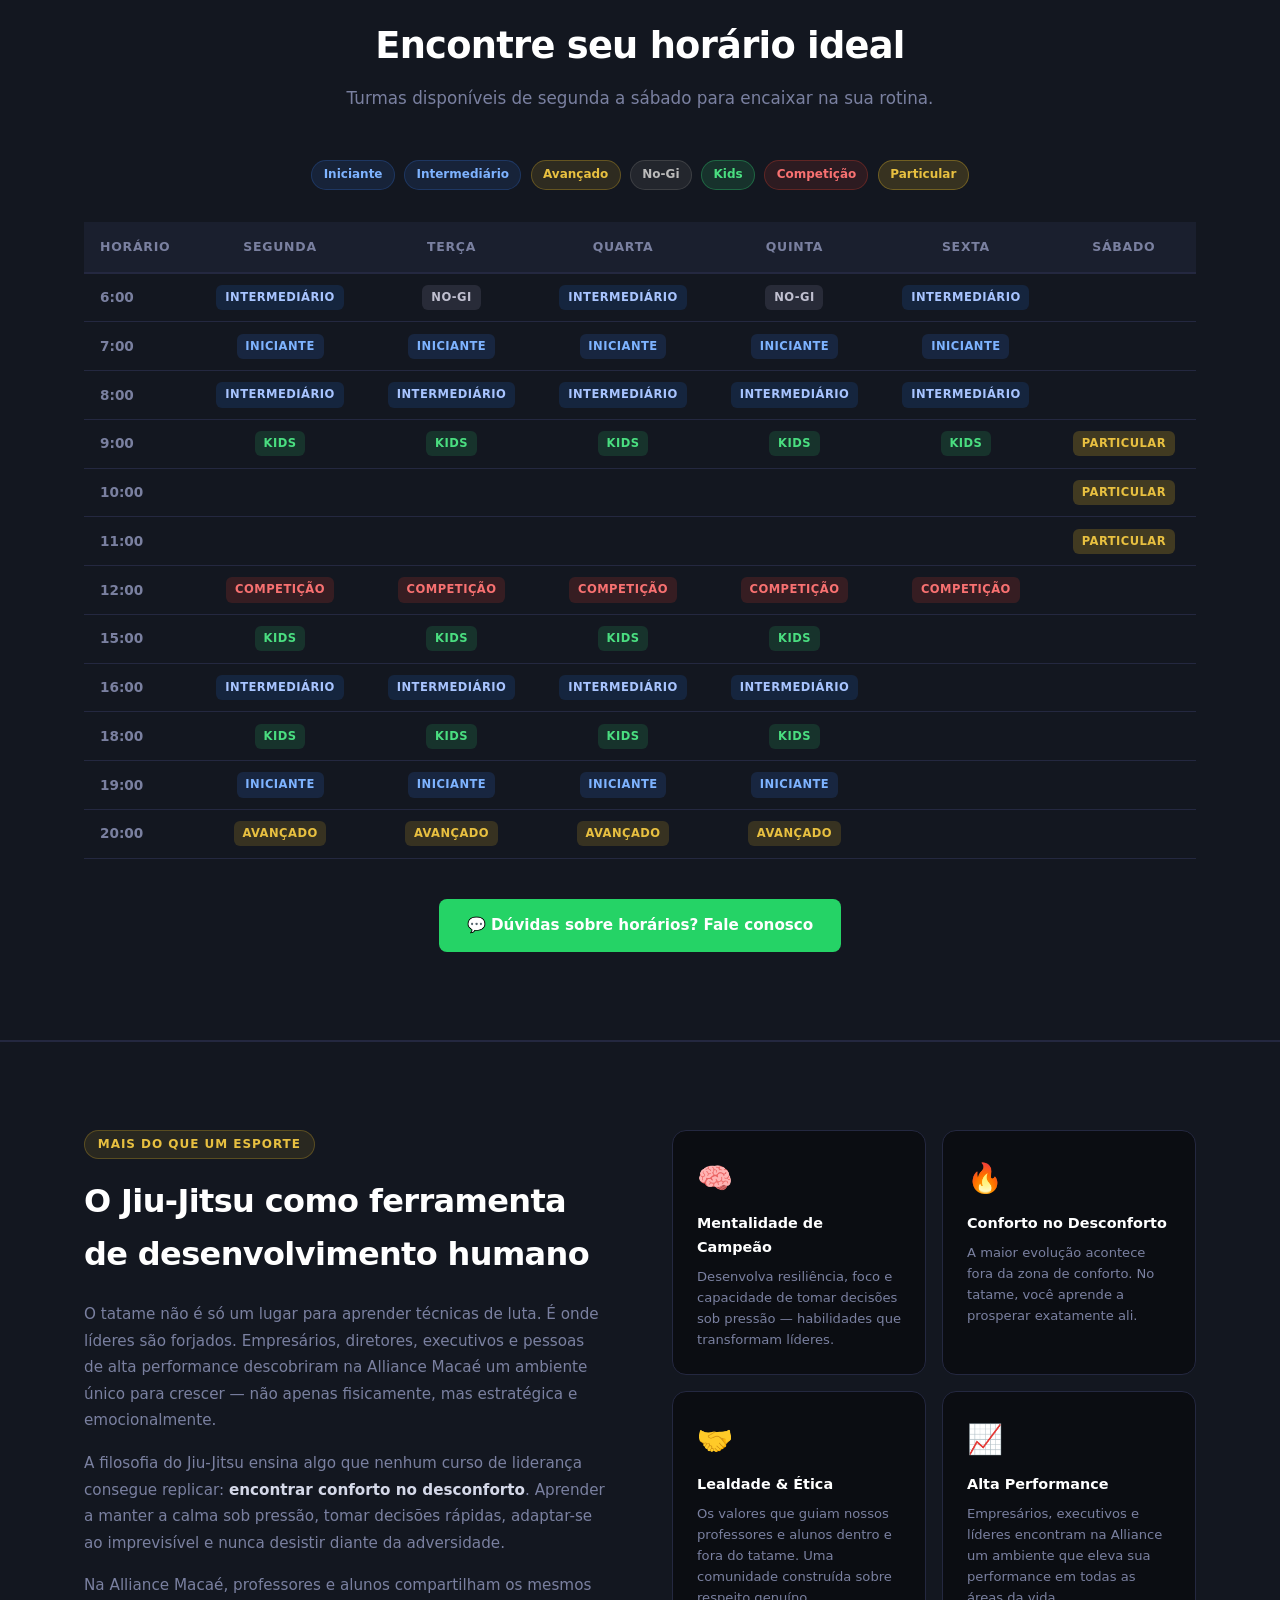
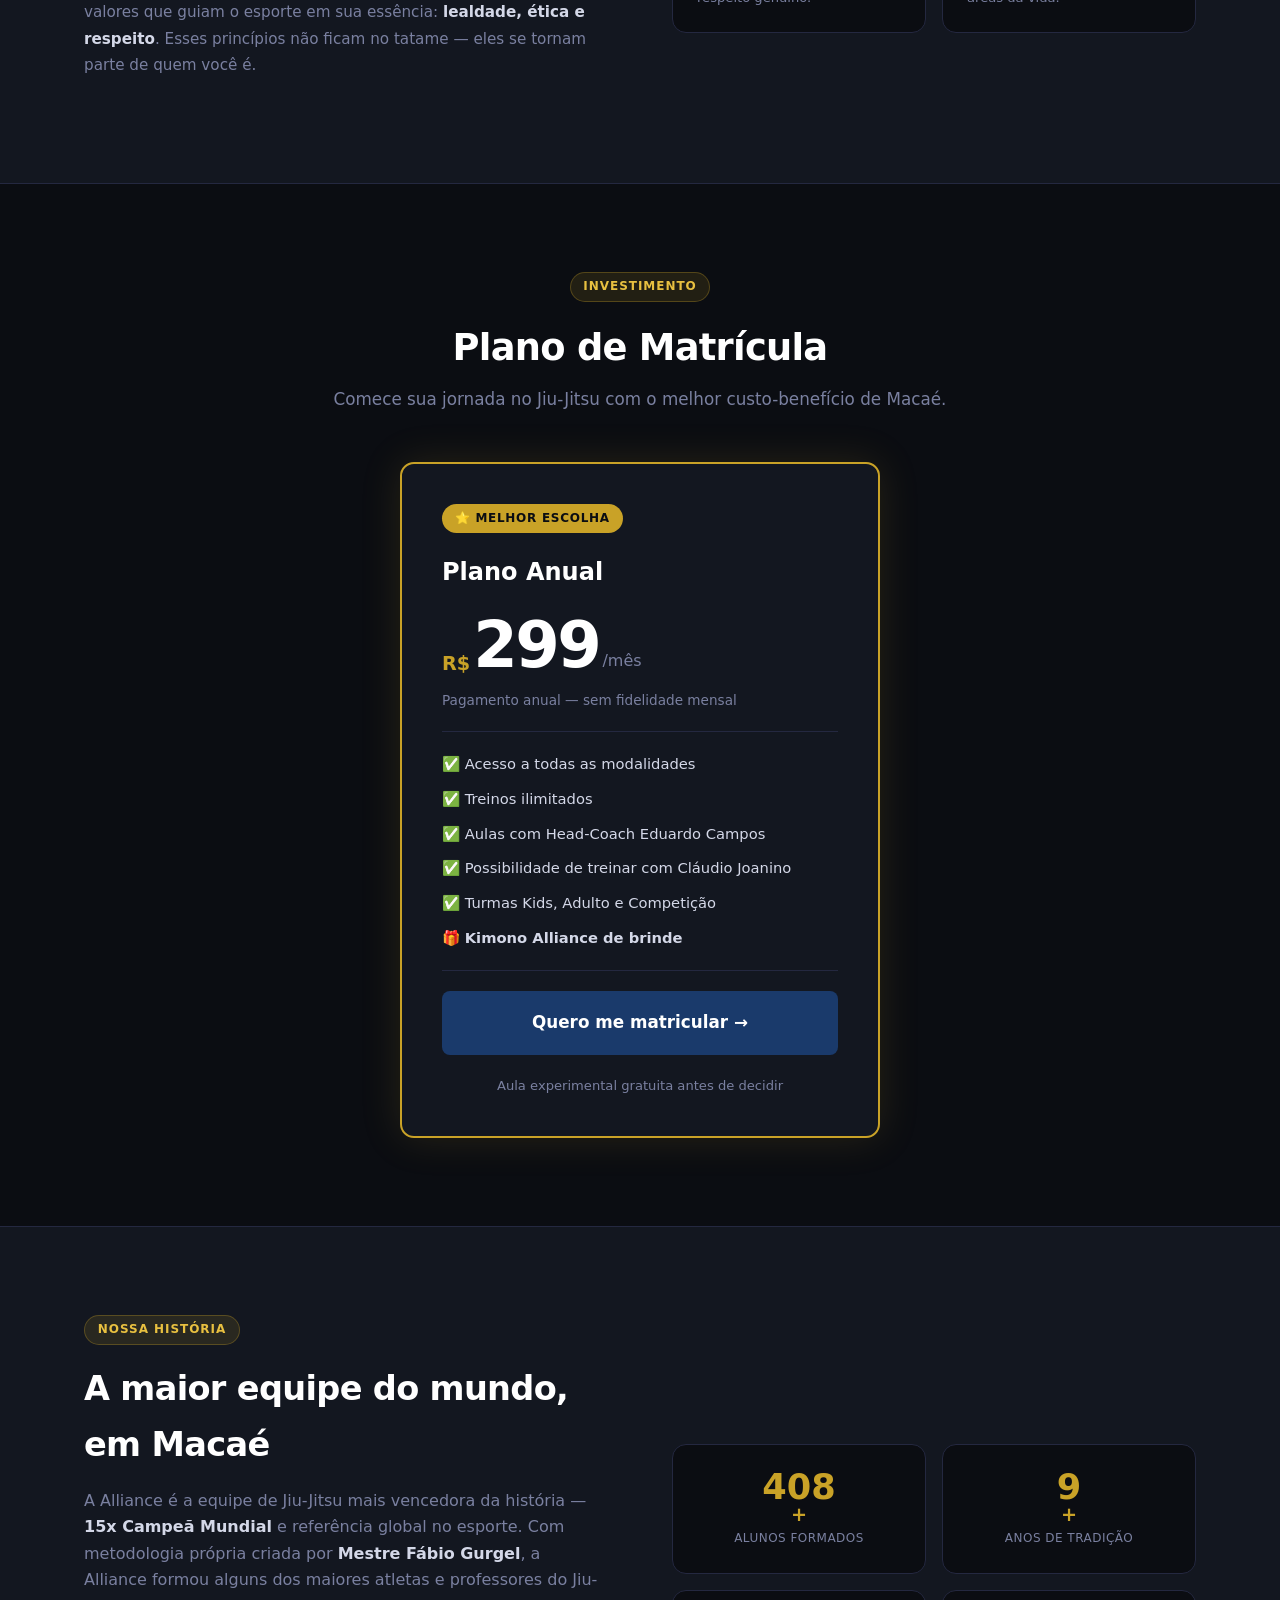
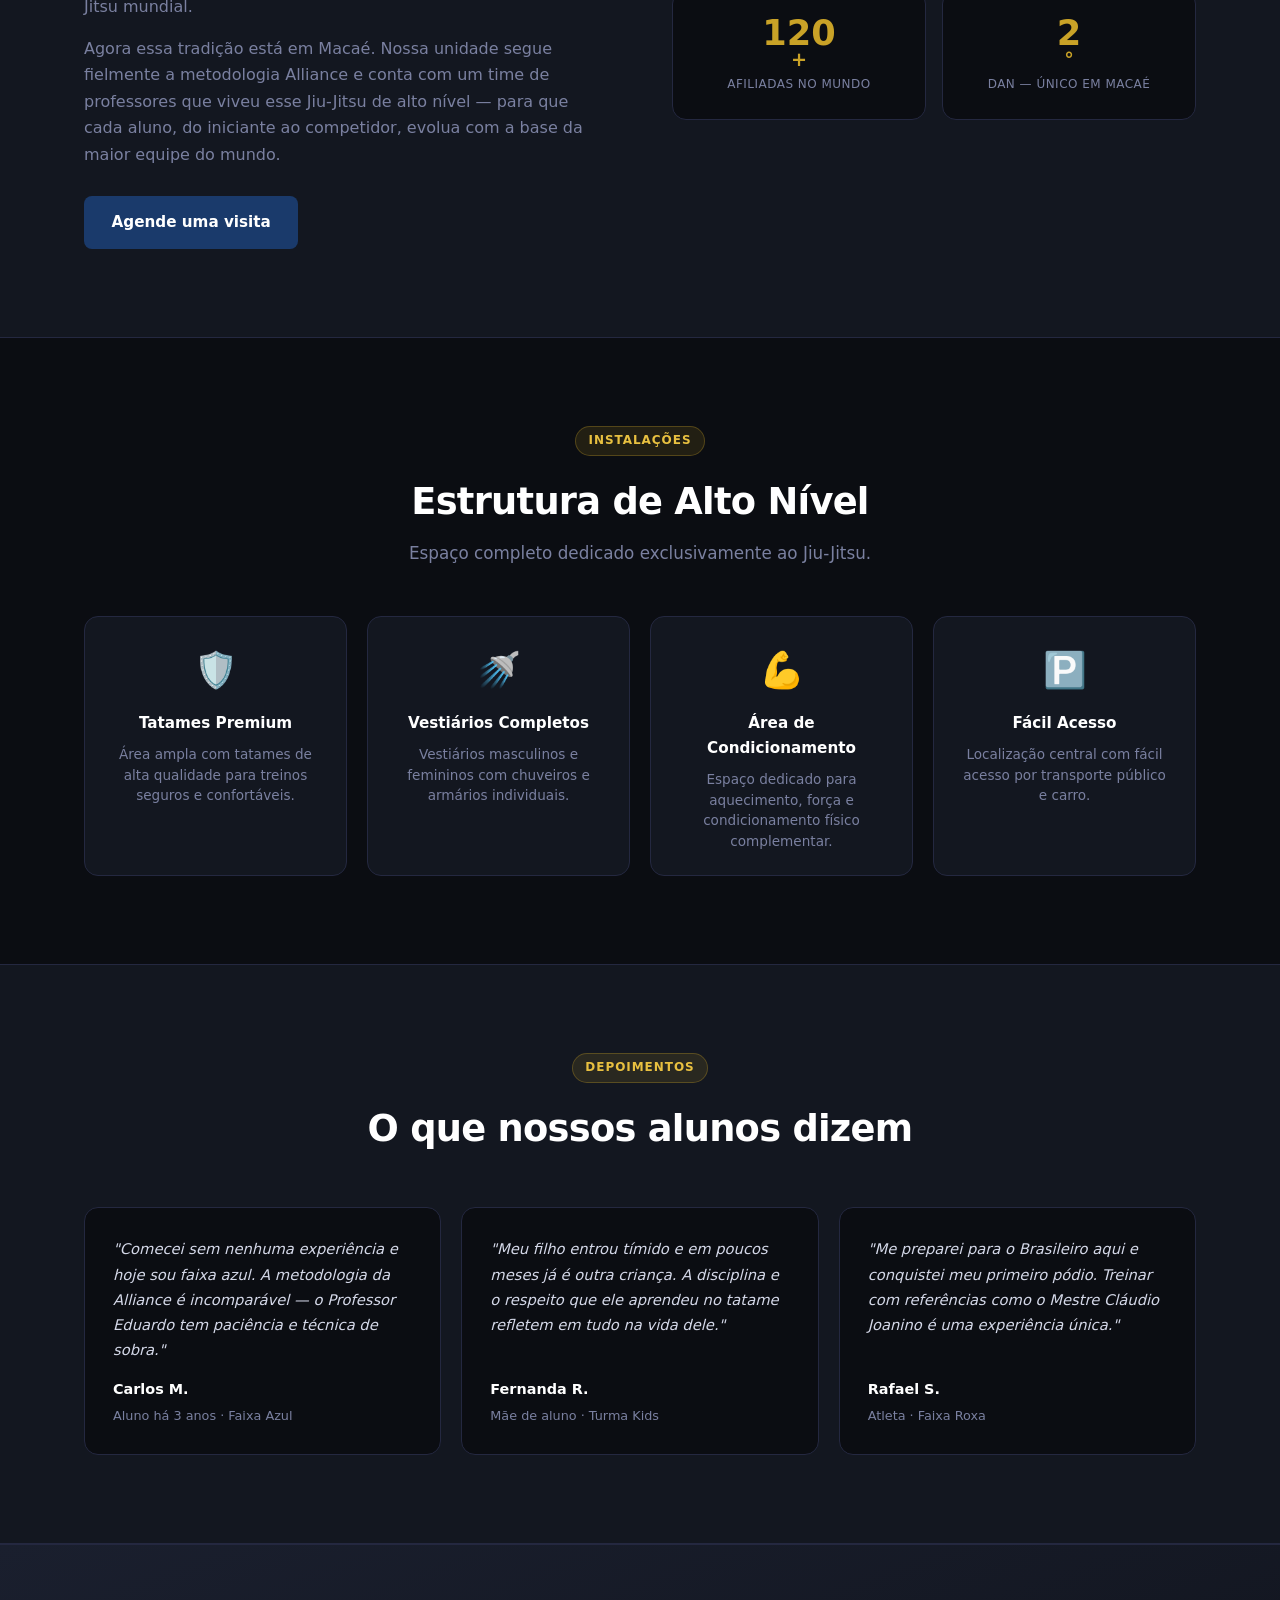
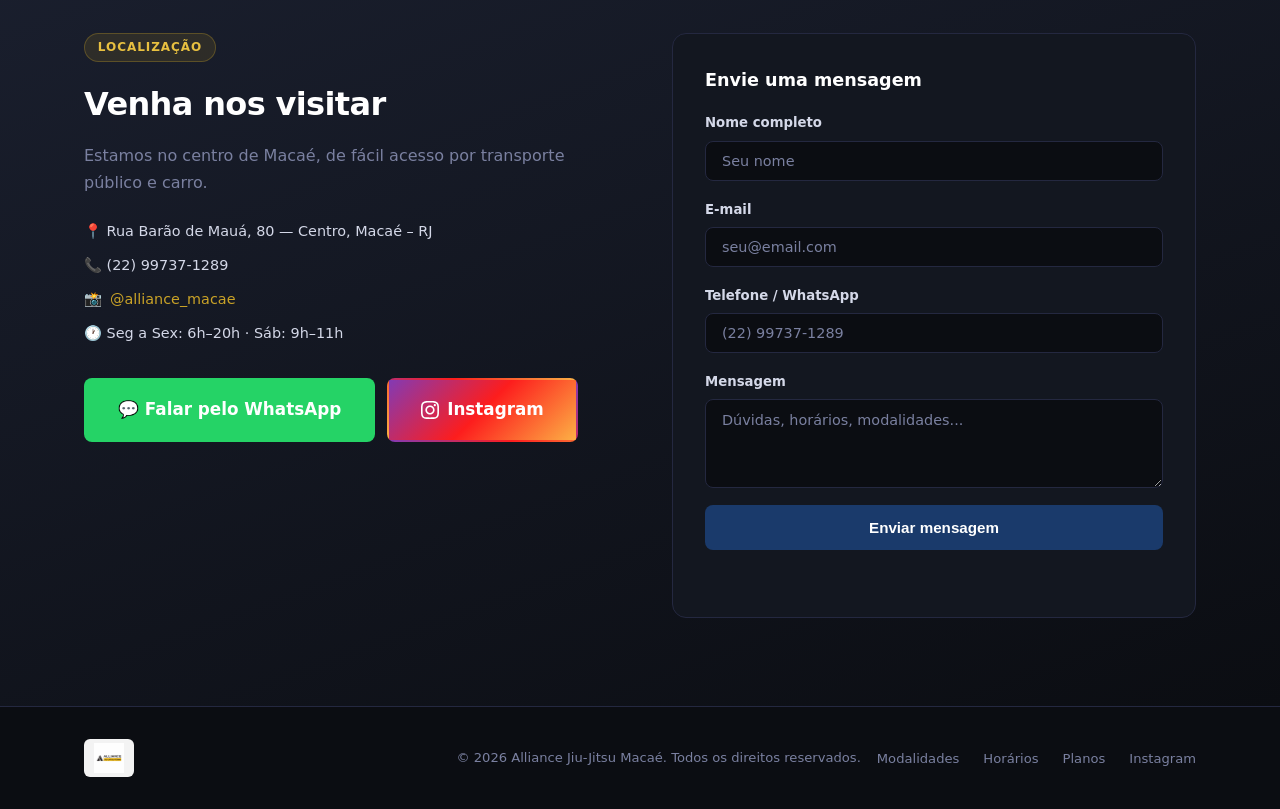
==== commit 2cbd1699: "fix: grid de professores 3 colunas, todos na mesma linha" ====
--- a/index.html
+++ b/index.html
@@ -4,7 +4,7 @@
   <meta charset="UTF-8" />
   <meta name="viewport" content="width=device-width, initial-scale=1.0" />
   <title>Alliance Jiu-Jitsu Macaé</title>
-  <link rel="stylesheet" href="css/styles.css?v=7" />
+  <link rel="stylesheet" href="css/styles.css?v=8" />
 </head>
 <body>
 
--- a/css/styles.css
+++ b/css/styles.css
@@ -209,7 +209,7 @@
 }
 .prof-grid {
   display: grid;
-  grid-template-columns: 1fr 1fr;
+  grid-template-columns: 1fr 1fr 1fr;
   gap: 1.5rem;
 }
 .prof-card {
@@ -226,15 +226,10 @@
 .prof-card--legend:hover     { border-color: var(--coral-l); }
 .prof-card--instructor:hover { border-color: var(--gold); }
 
-.prof-card--instructor {
-  grid-column: 1 / -1;
-  max-width: calc(50% - .75rem);
-  margin: 0 auto;
-}
 
 .prof-card__photo {
   width: 100%;
-  height: 480px;
+  height: 360px;
   overflow: hidden;
 }
 .prof-card__photo img {
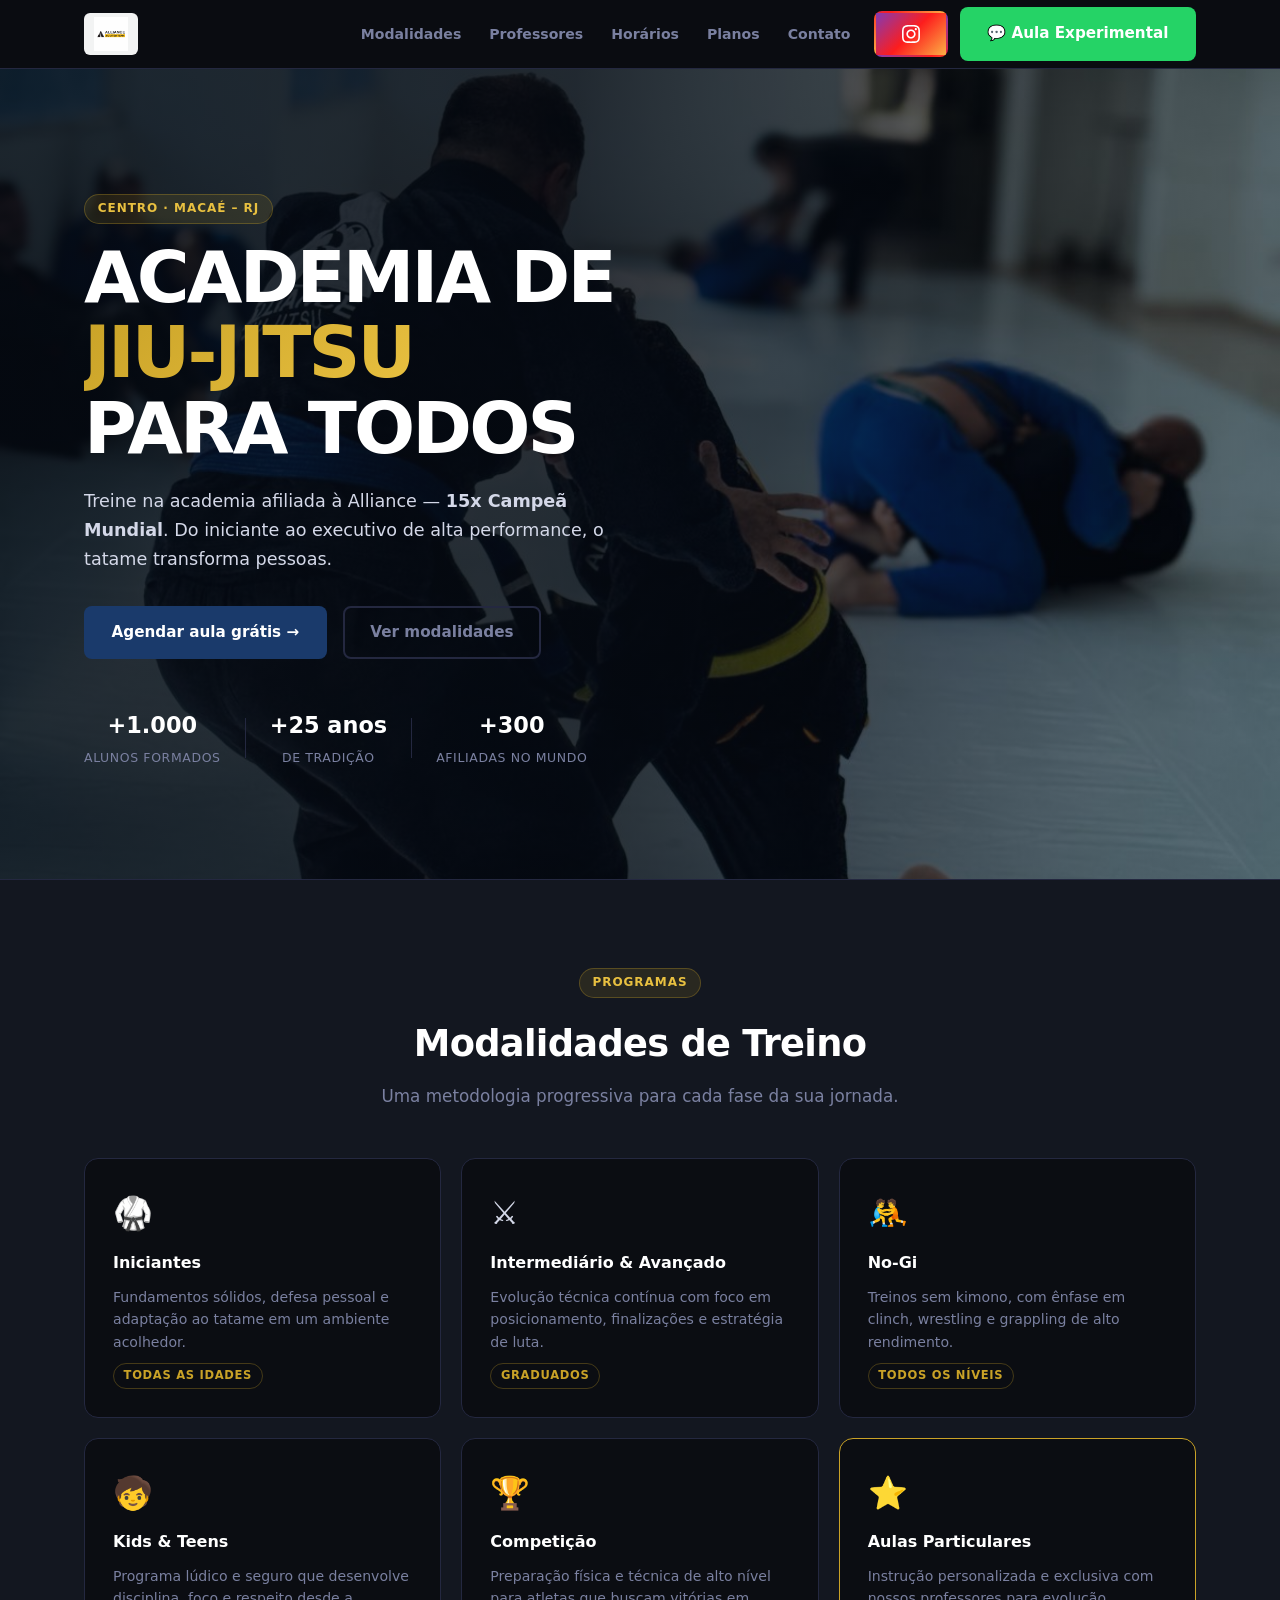
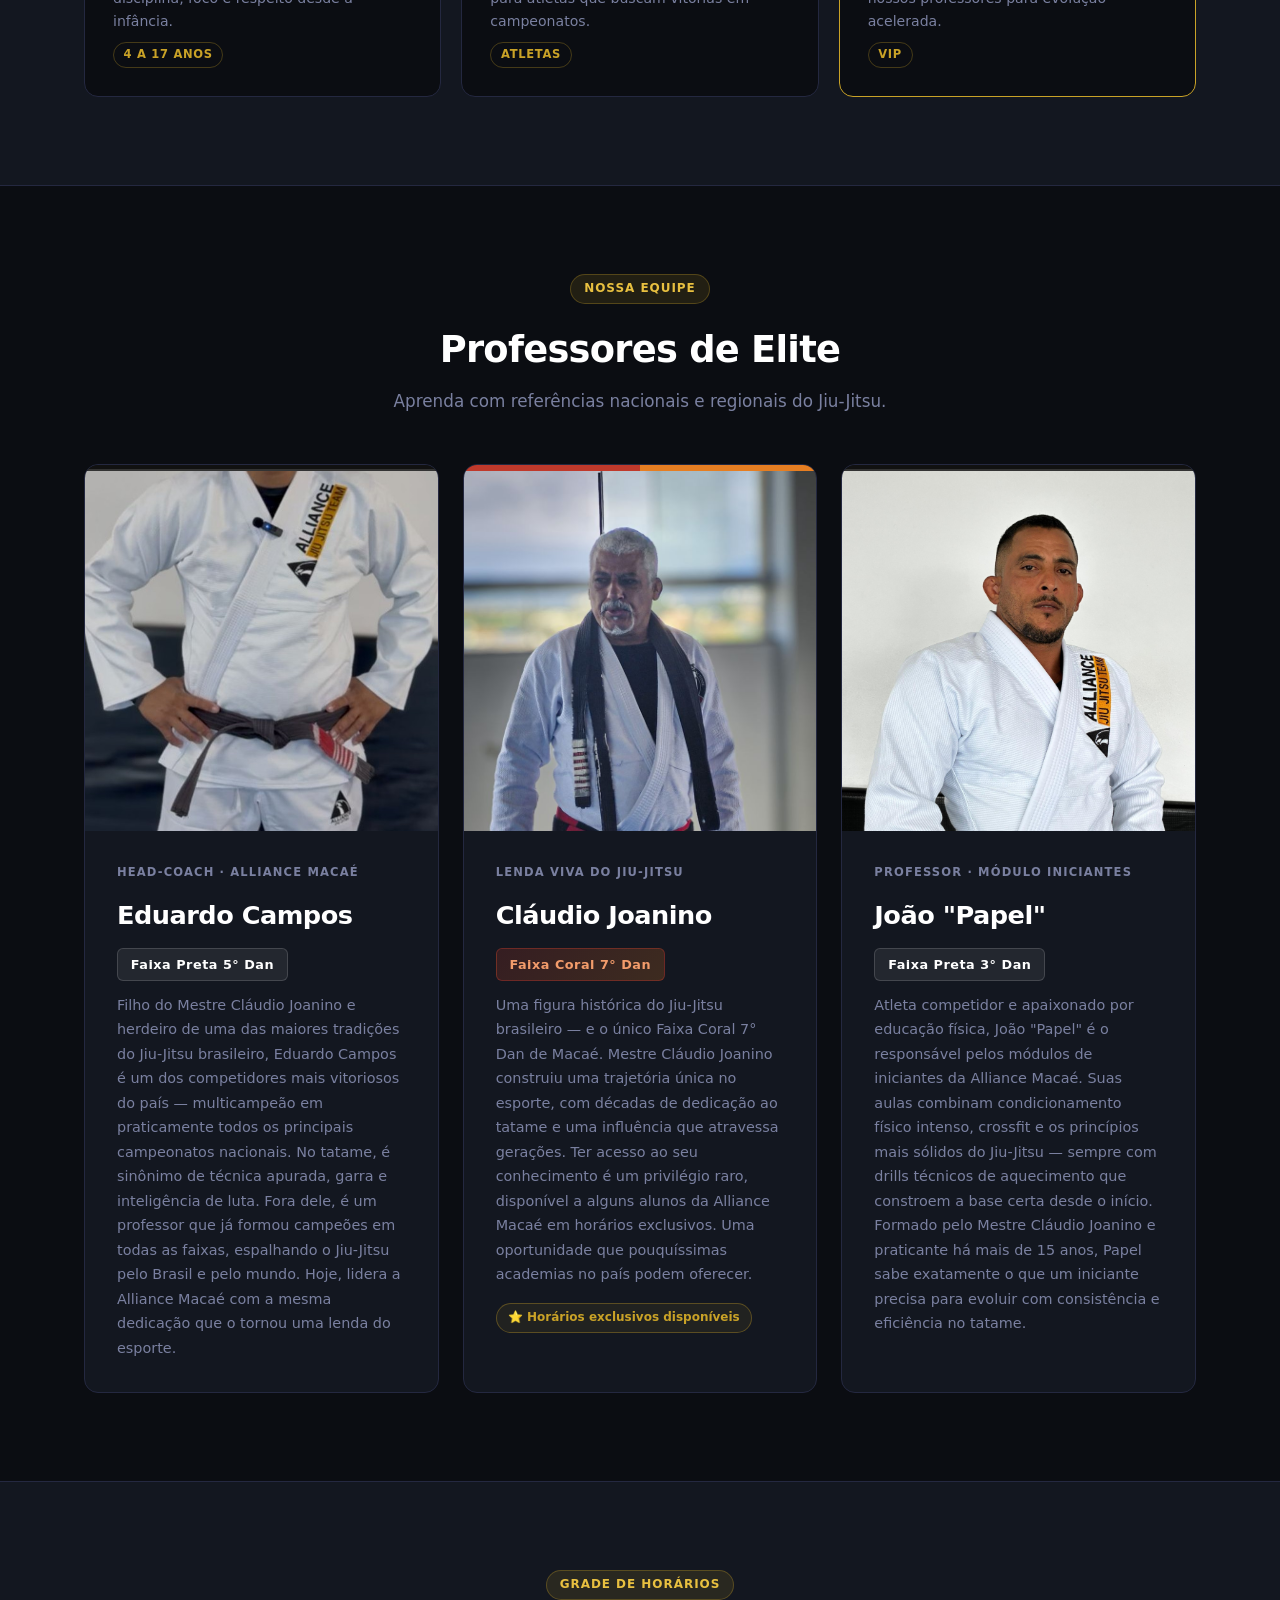
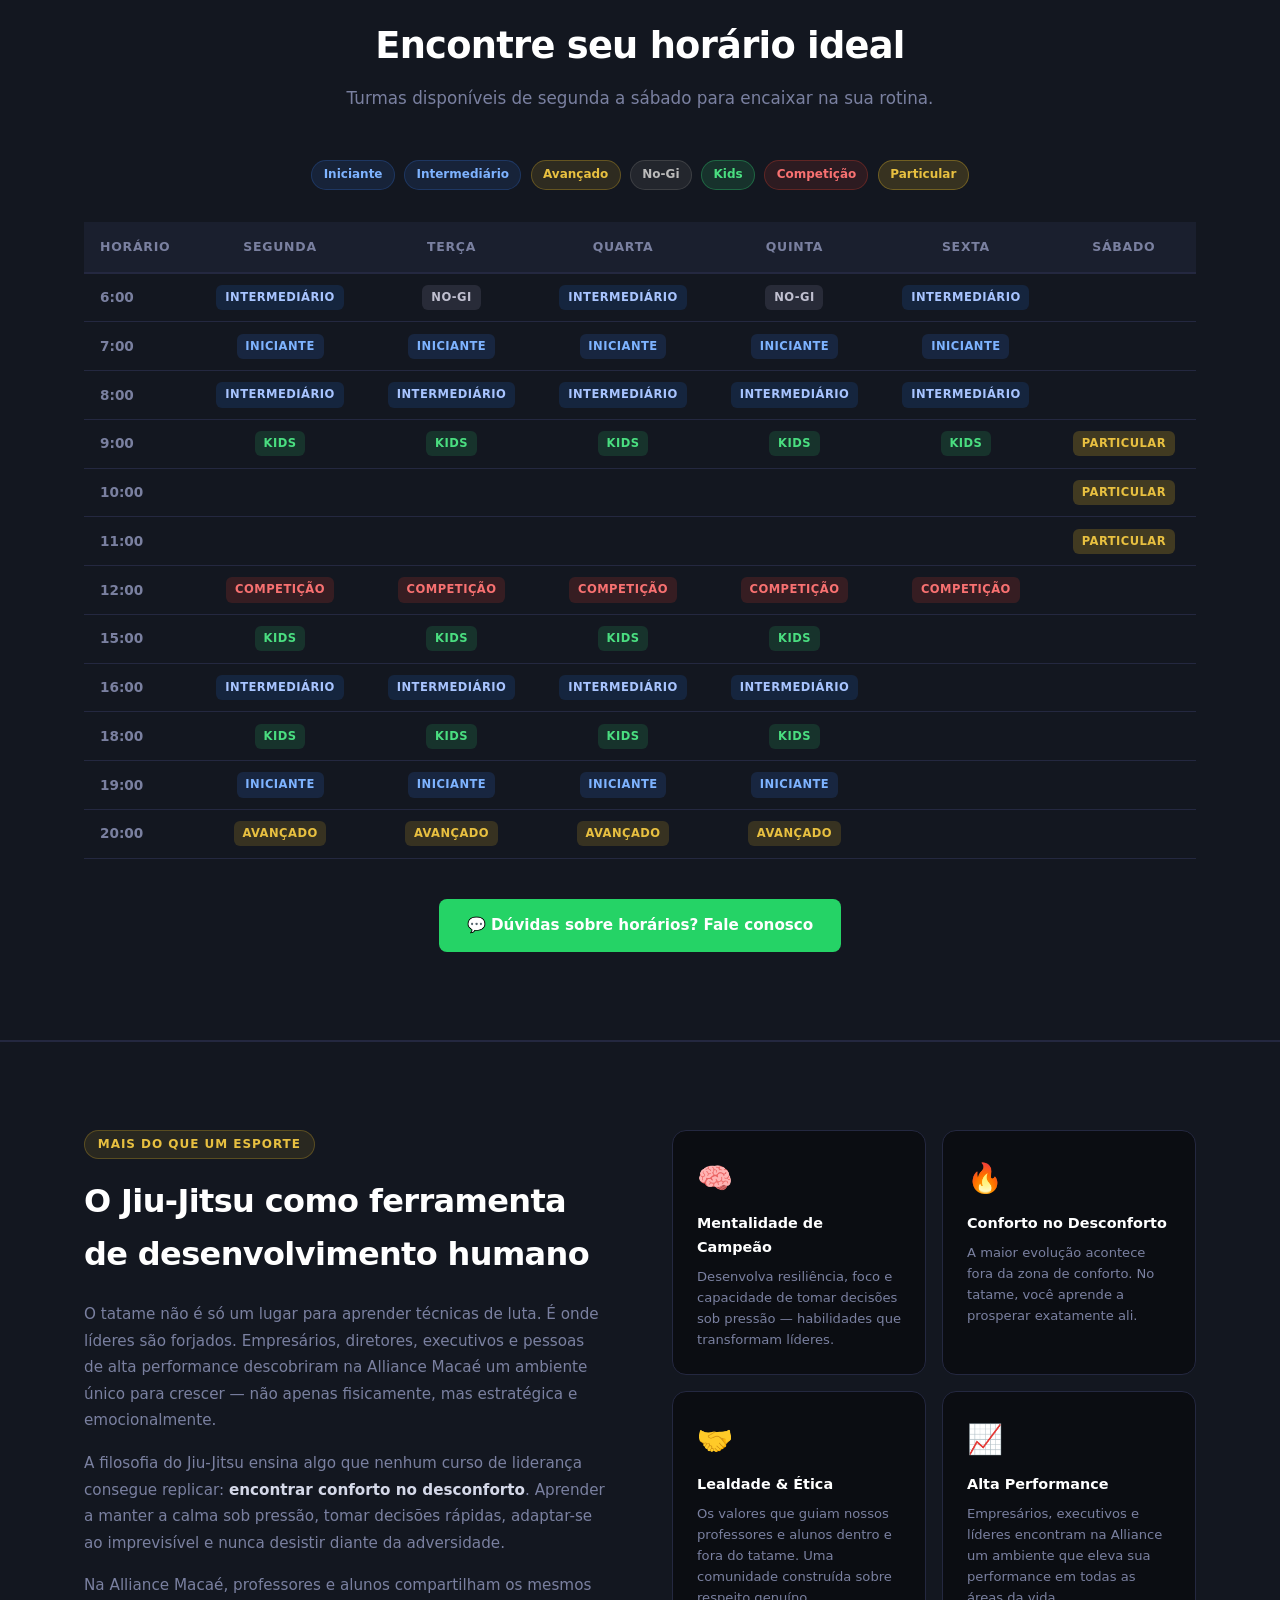
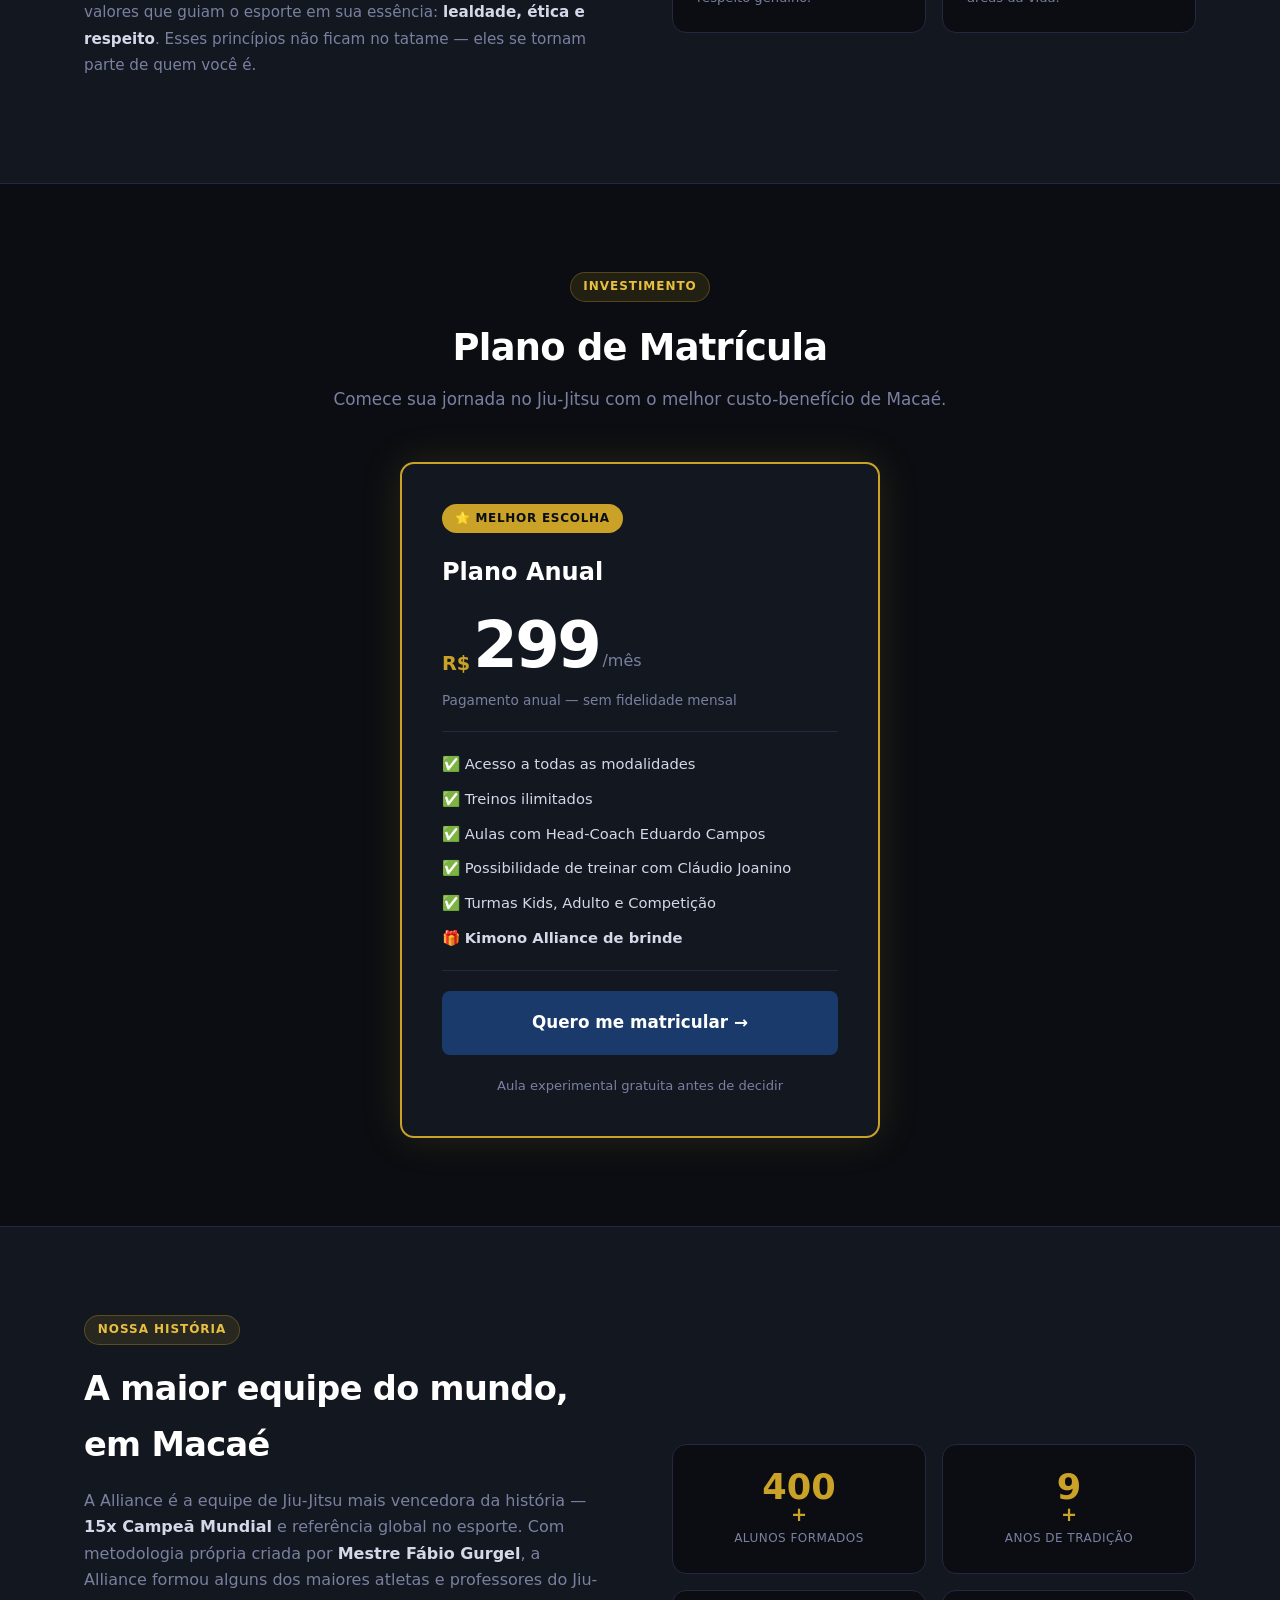
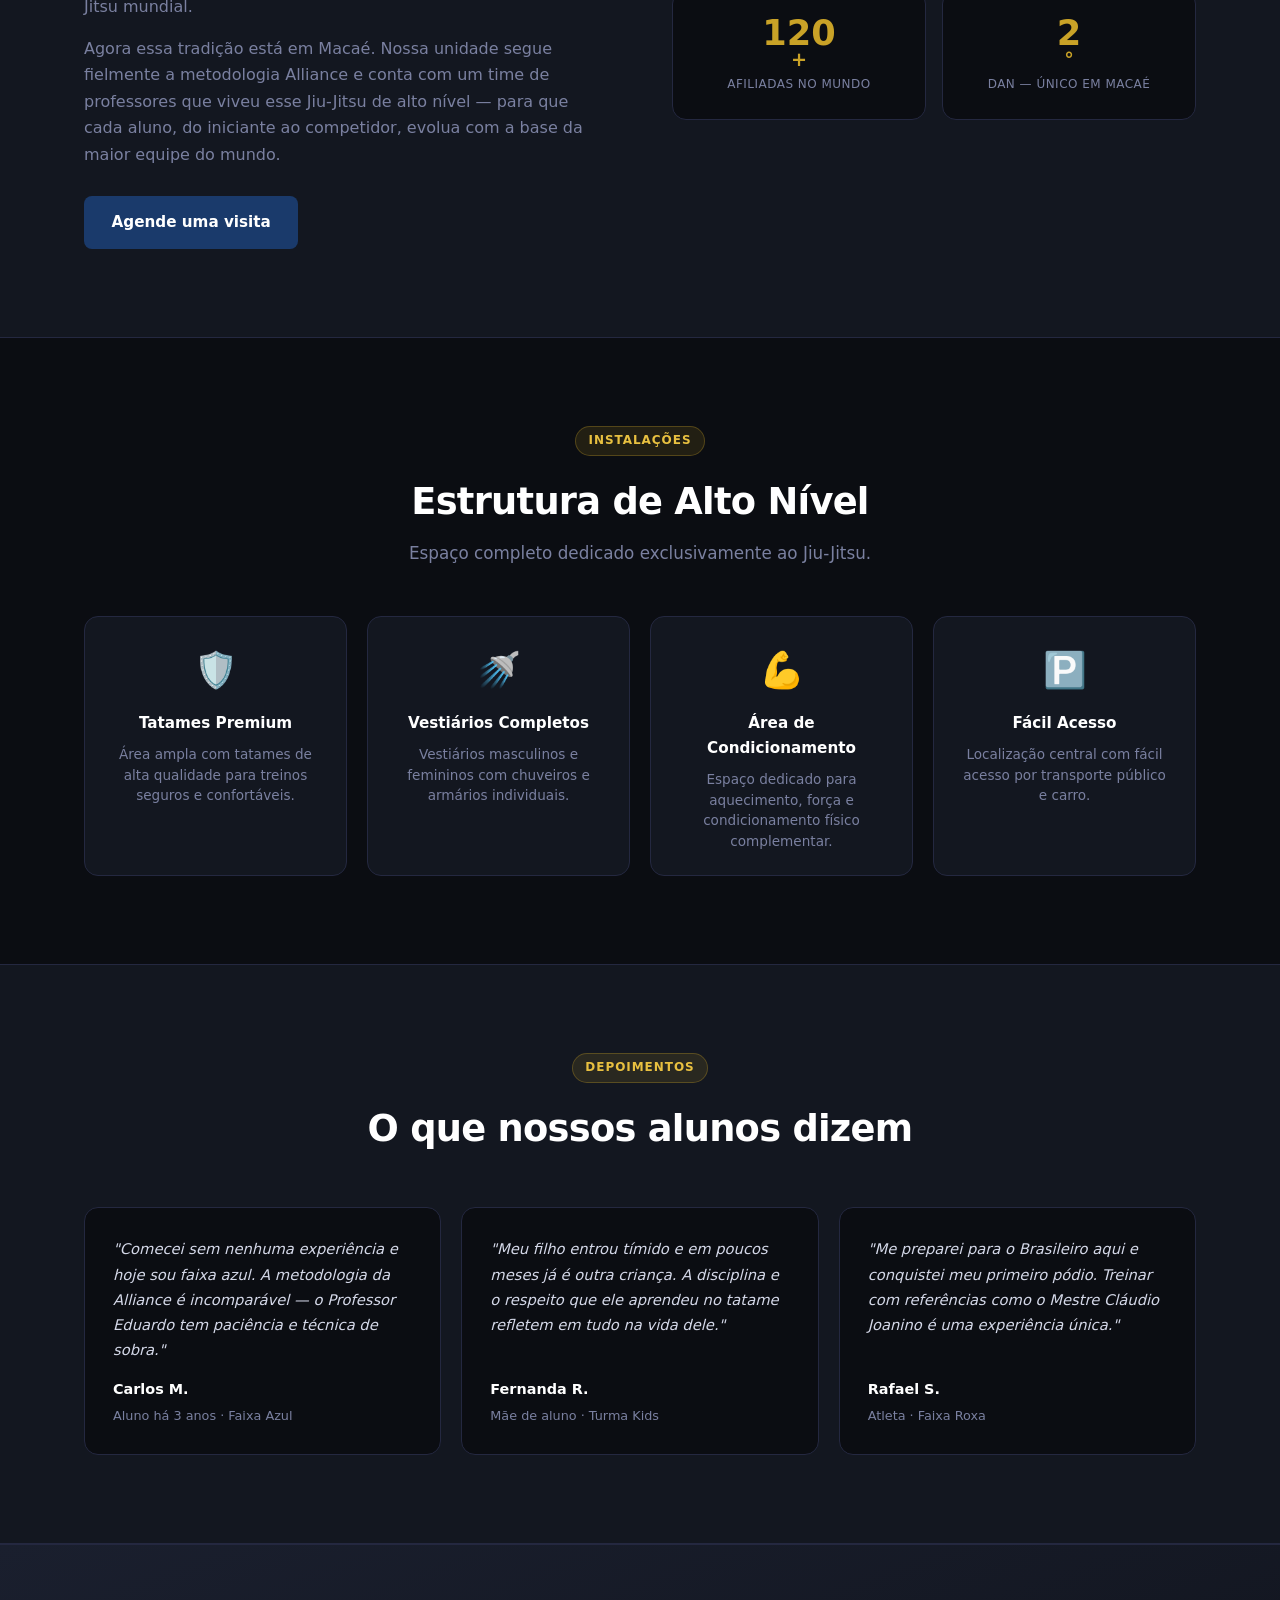
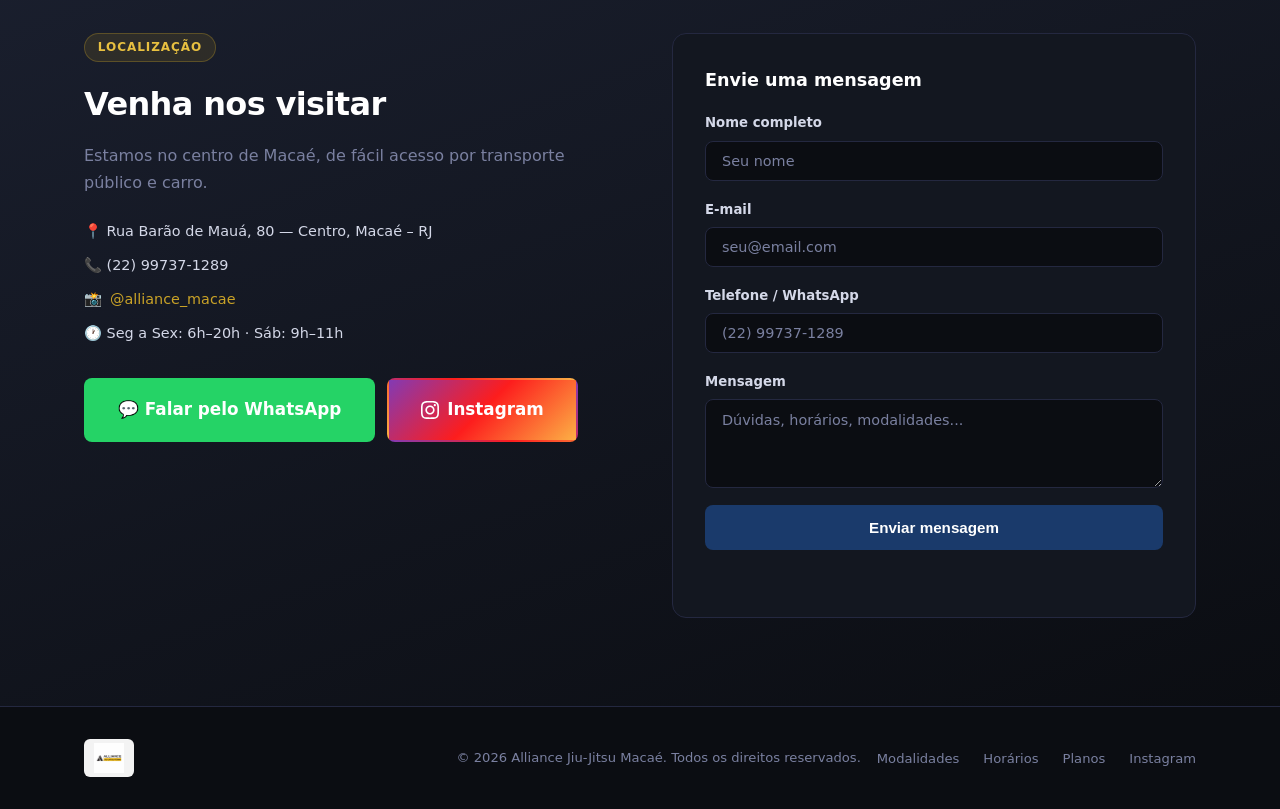
==== commit 234e1b2c: "feat: adiciona foto do João Papel no card de professor" ====
--- a/index.html
+++ b/index.html
@@ -4,7 +4,7 @@
   <meta charset="UTF-8" />
   <meta name="viewport" content="width=device-width, initial-scale=1.0" />
   <title>Alliance Jiu-Jitsu Macaé</title>
-  <link rel="stylesheet" href="css/styles.css?v=8" />
+  <link rel="stylesheet" href="css/styles.css?v=9" />
 </head>
 <body>
 
@@ -167,8 +167,8 @@
 
         <div class="prof-card prof-card--instructor">
           <div class="prof-card__belt prof-card__belt--black"></div>
-          <div class="prof-card__photo prof-card__photo--placeholder">
-            <span>JP</span>
+          <div class="prof-card__photo">
+            <img src="images/JOAO PAPEL.jpeg" alt="João Papel" loading="lazy">
           </div>
           <div class="prof-card__body">
             <span class="prof-card__role">Professor · Módulo Iniciantes</span>
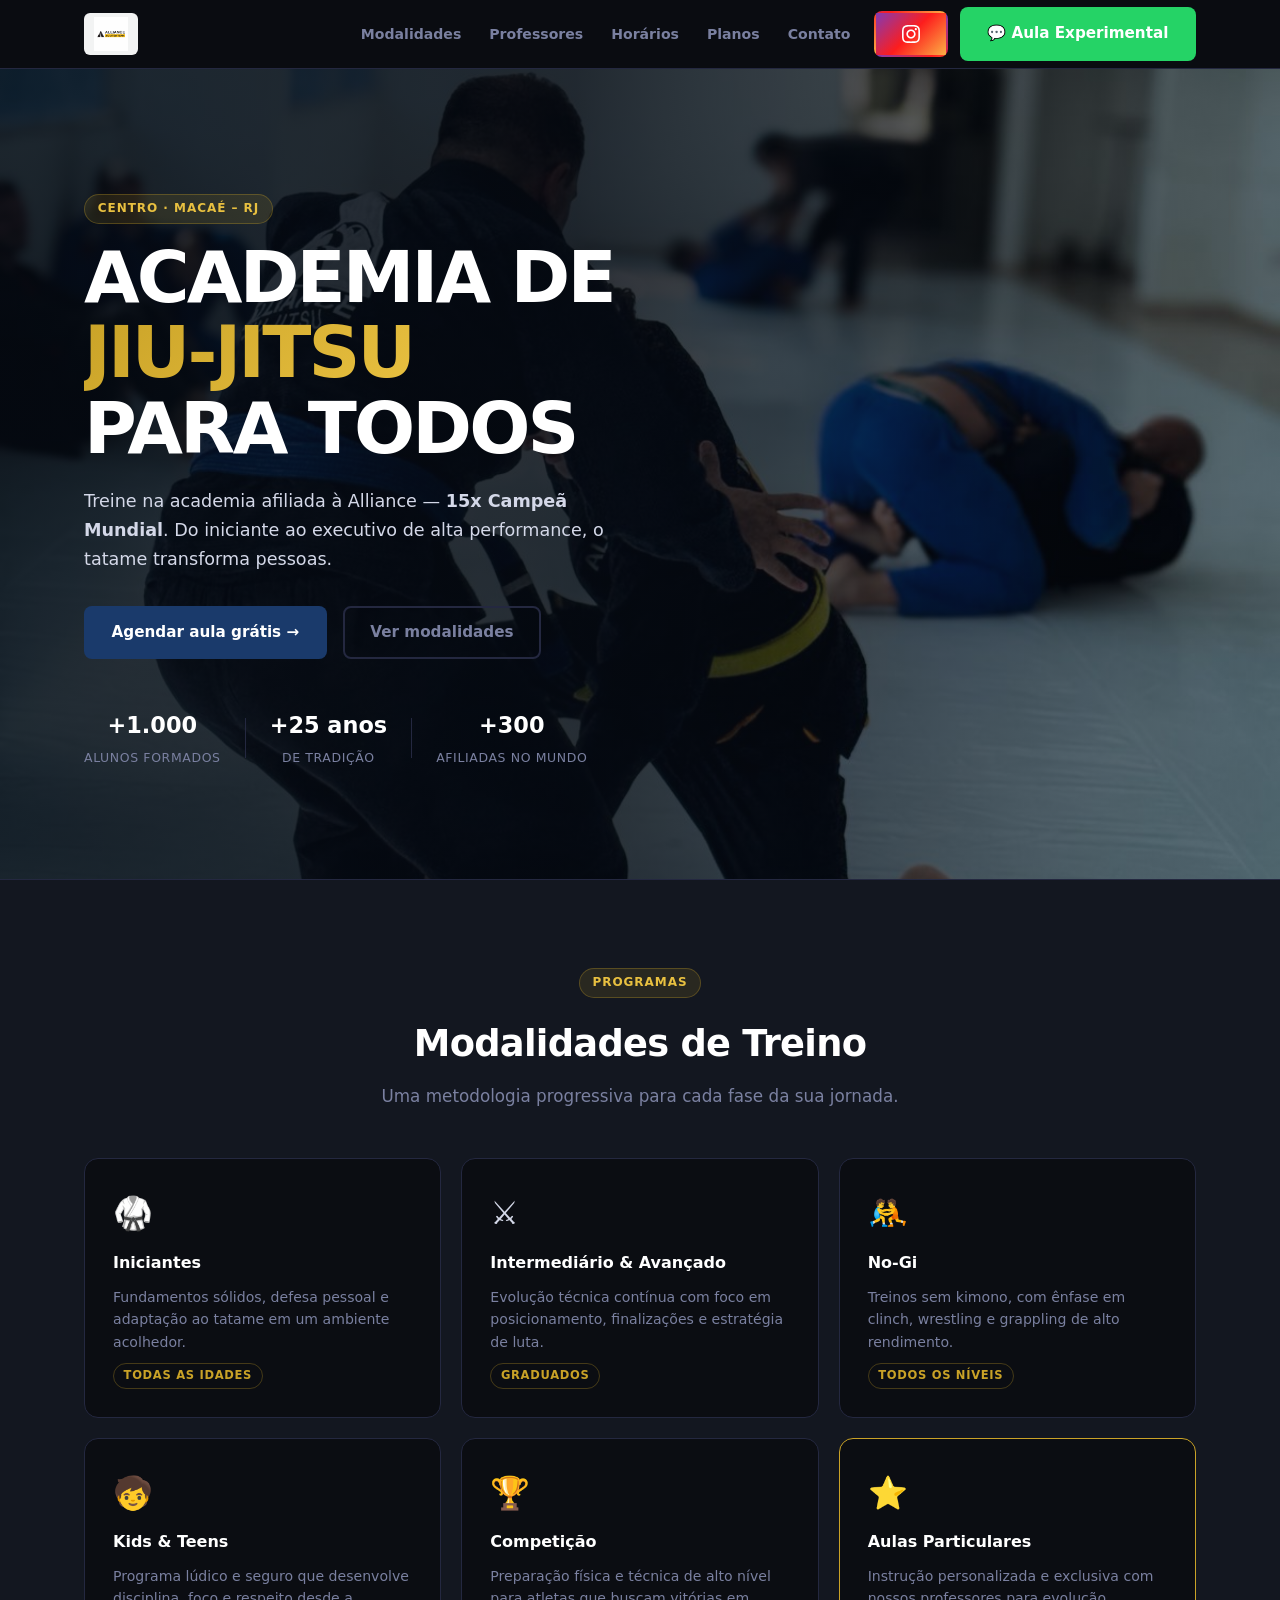
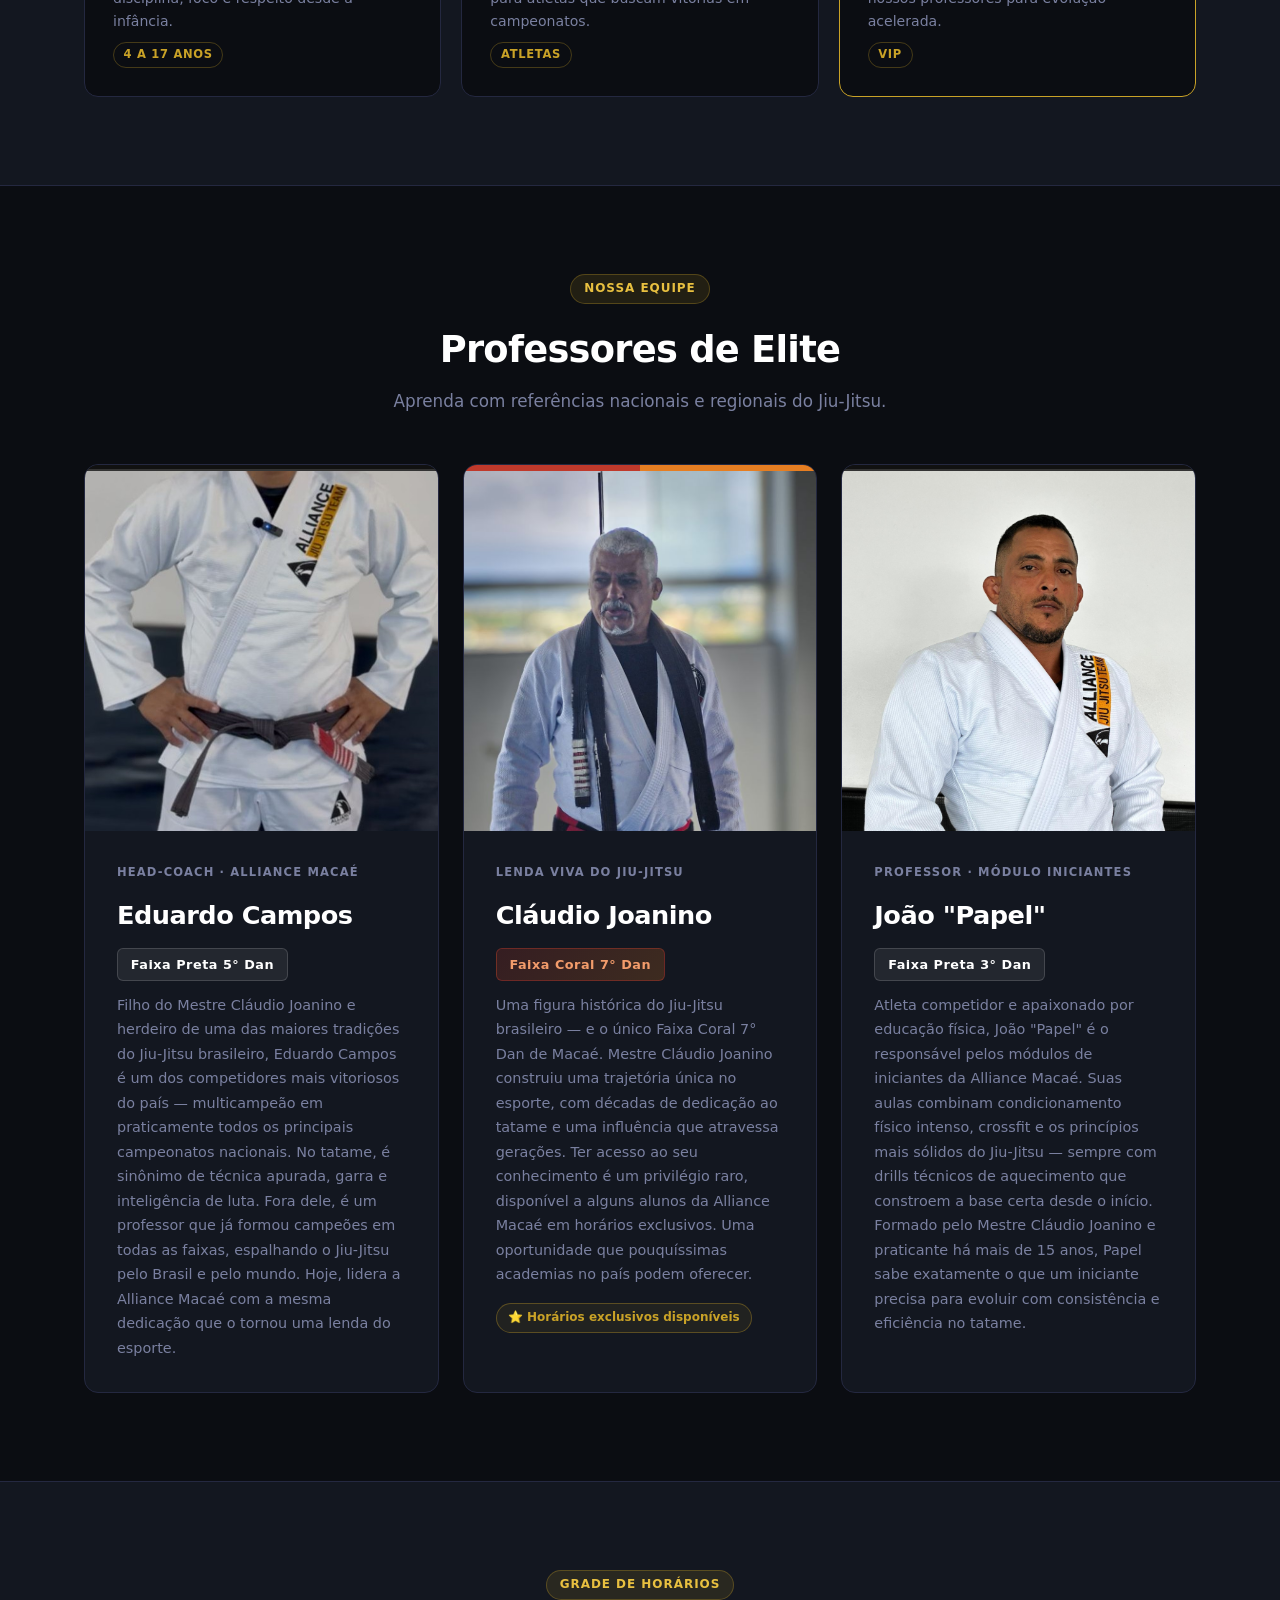
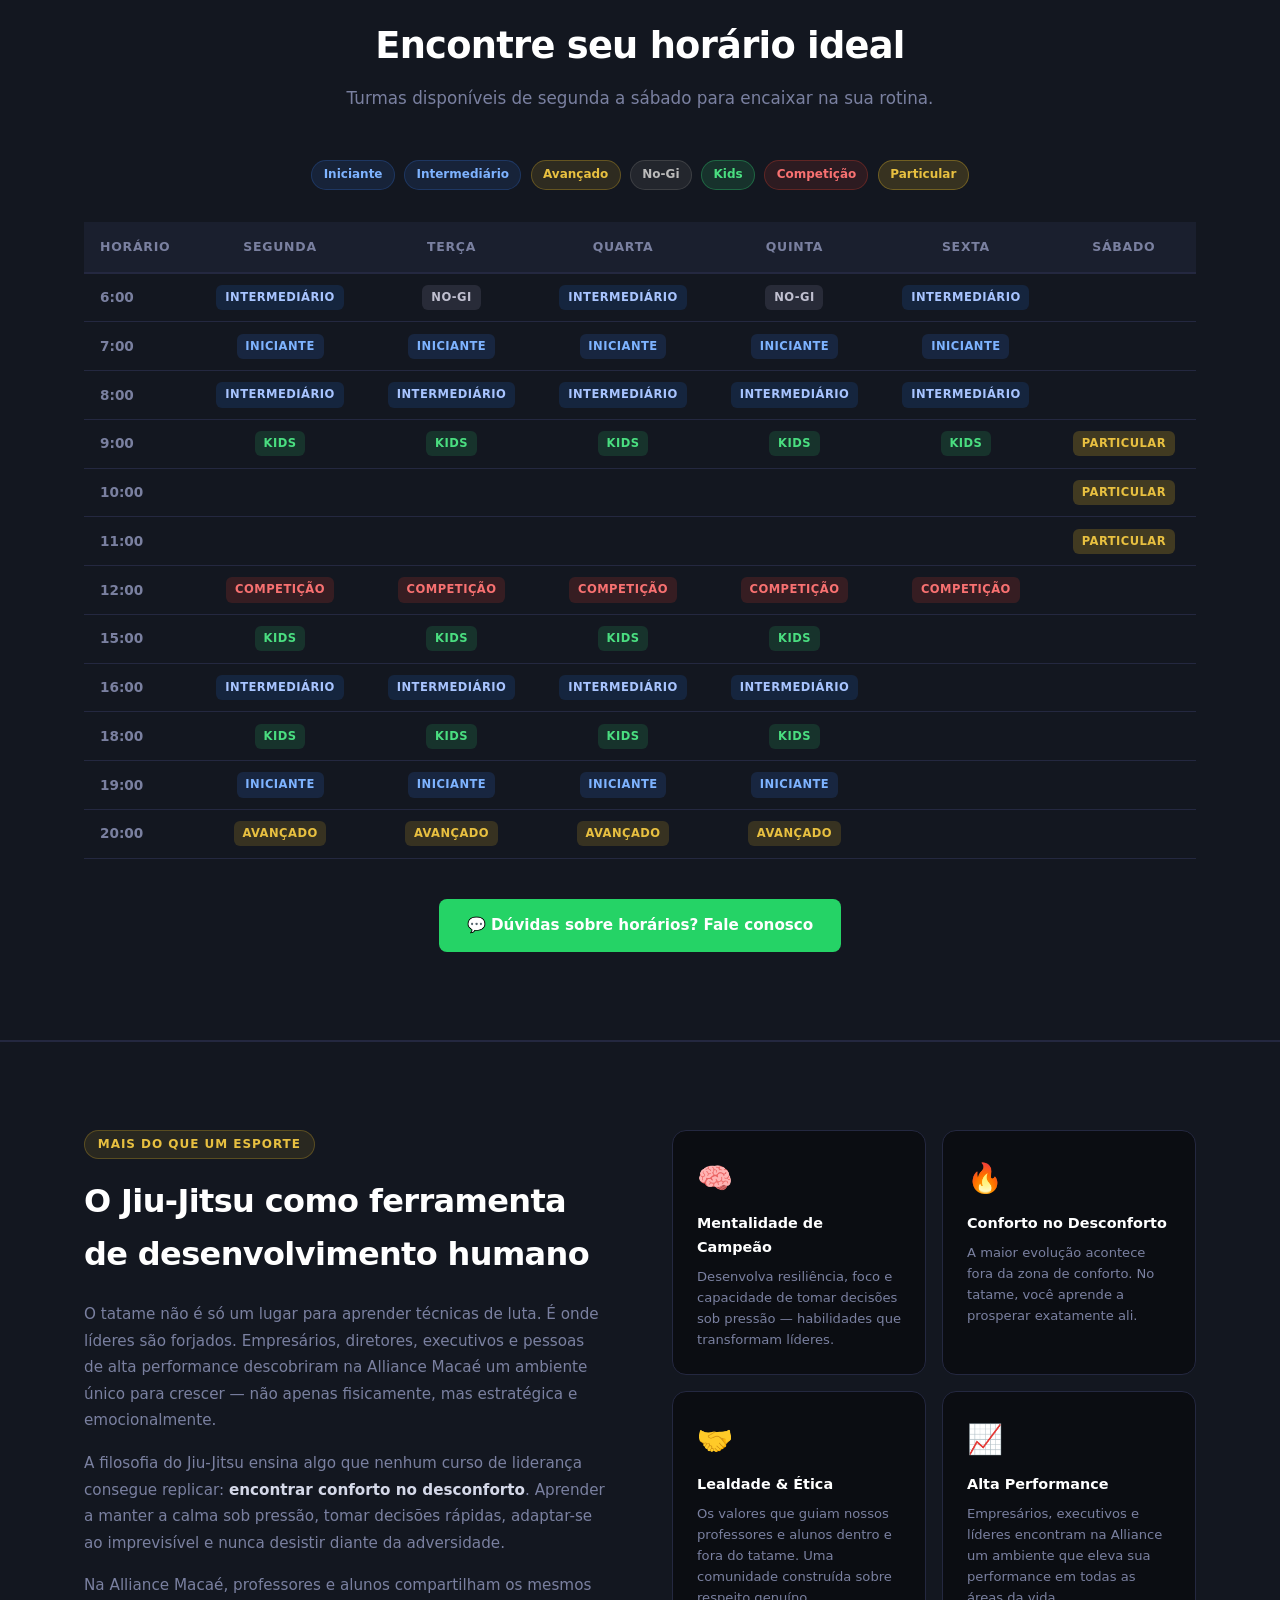
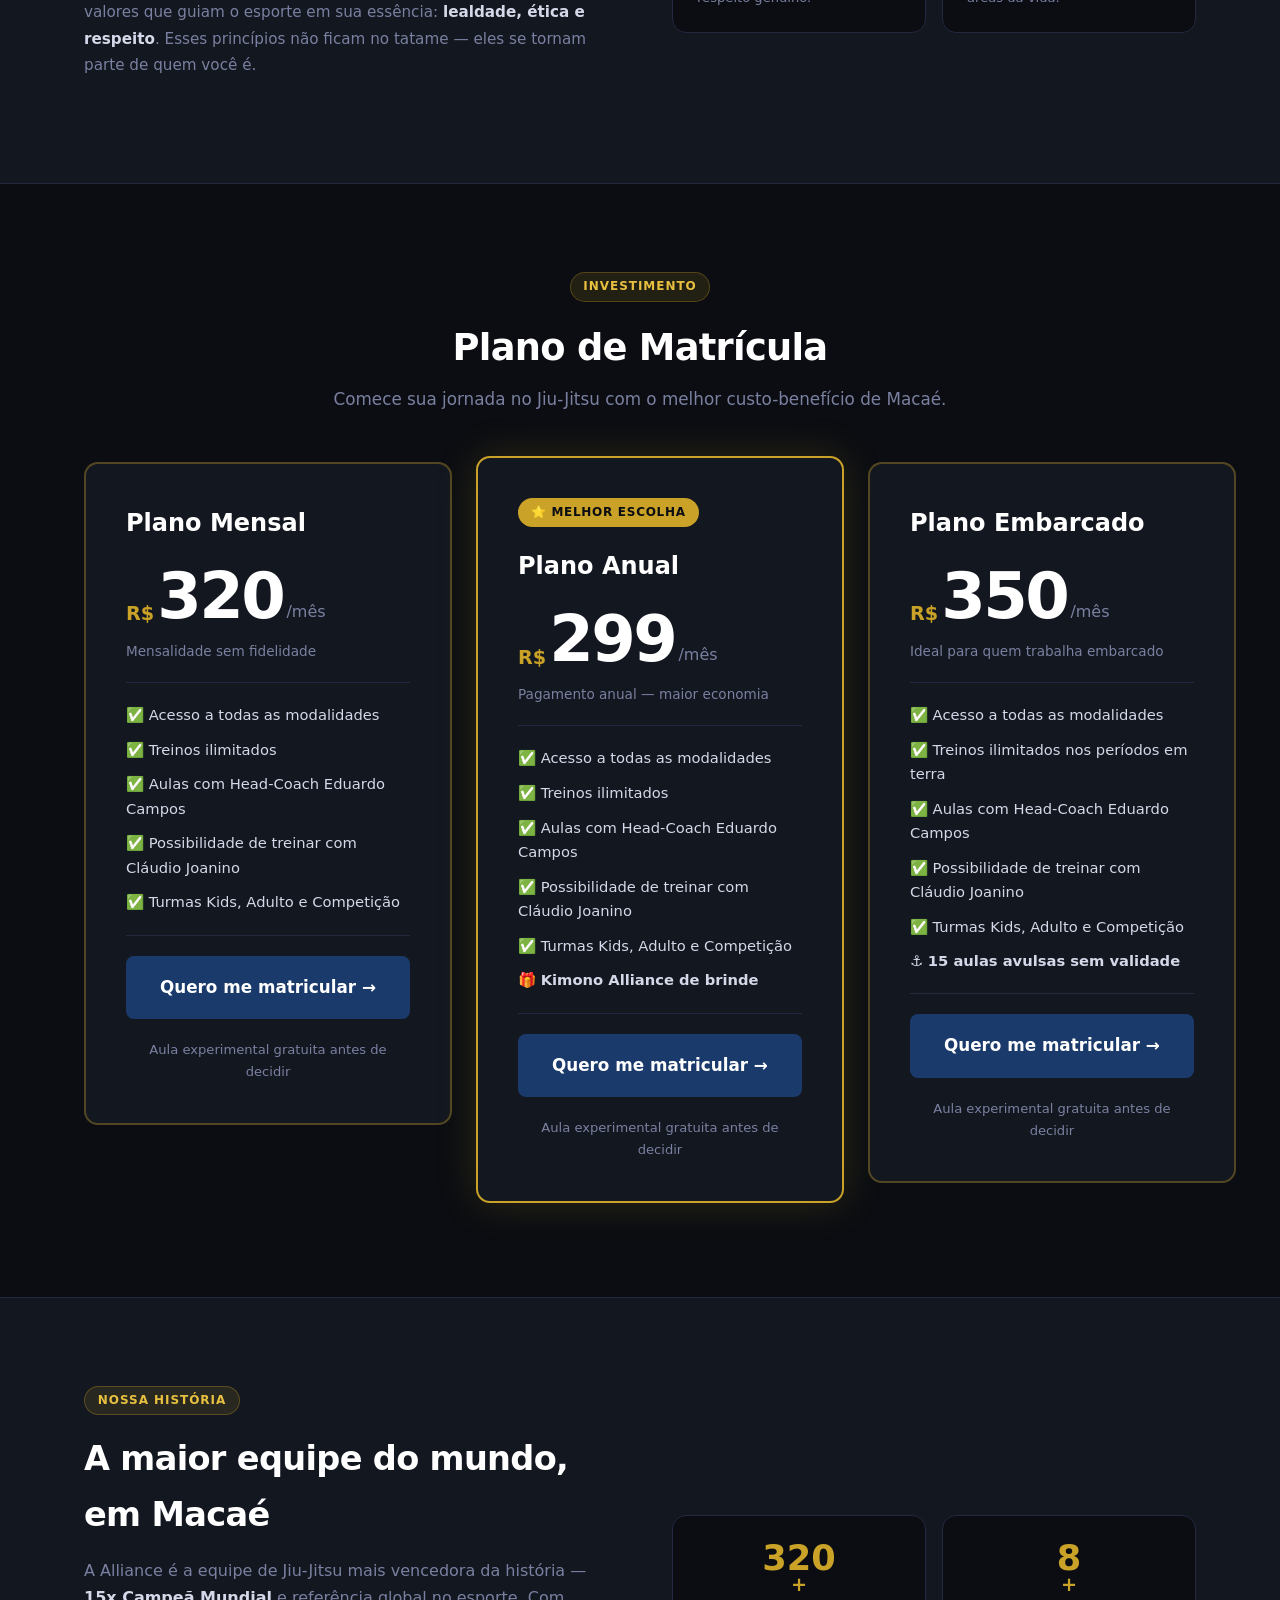
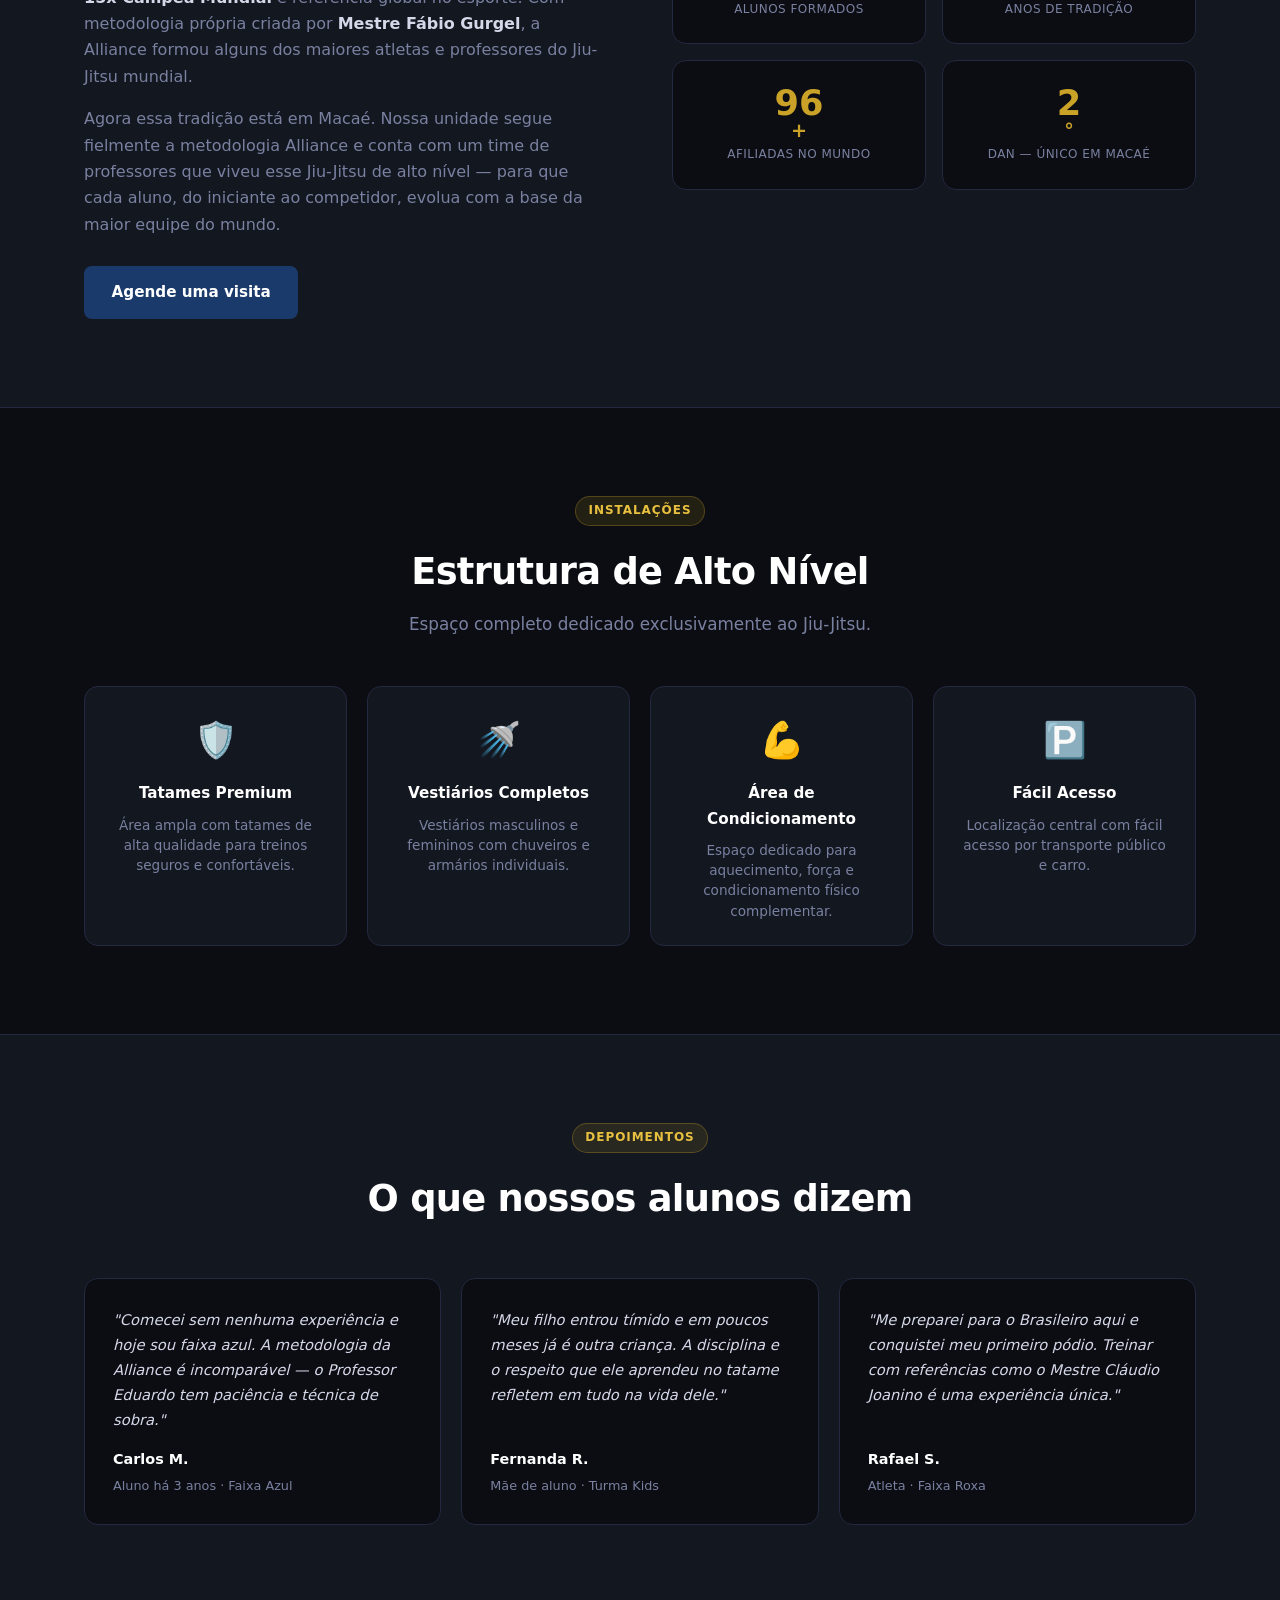
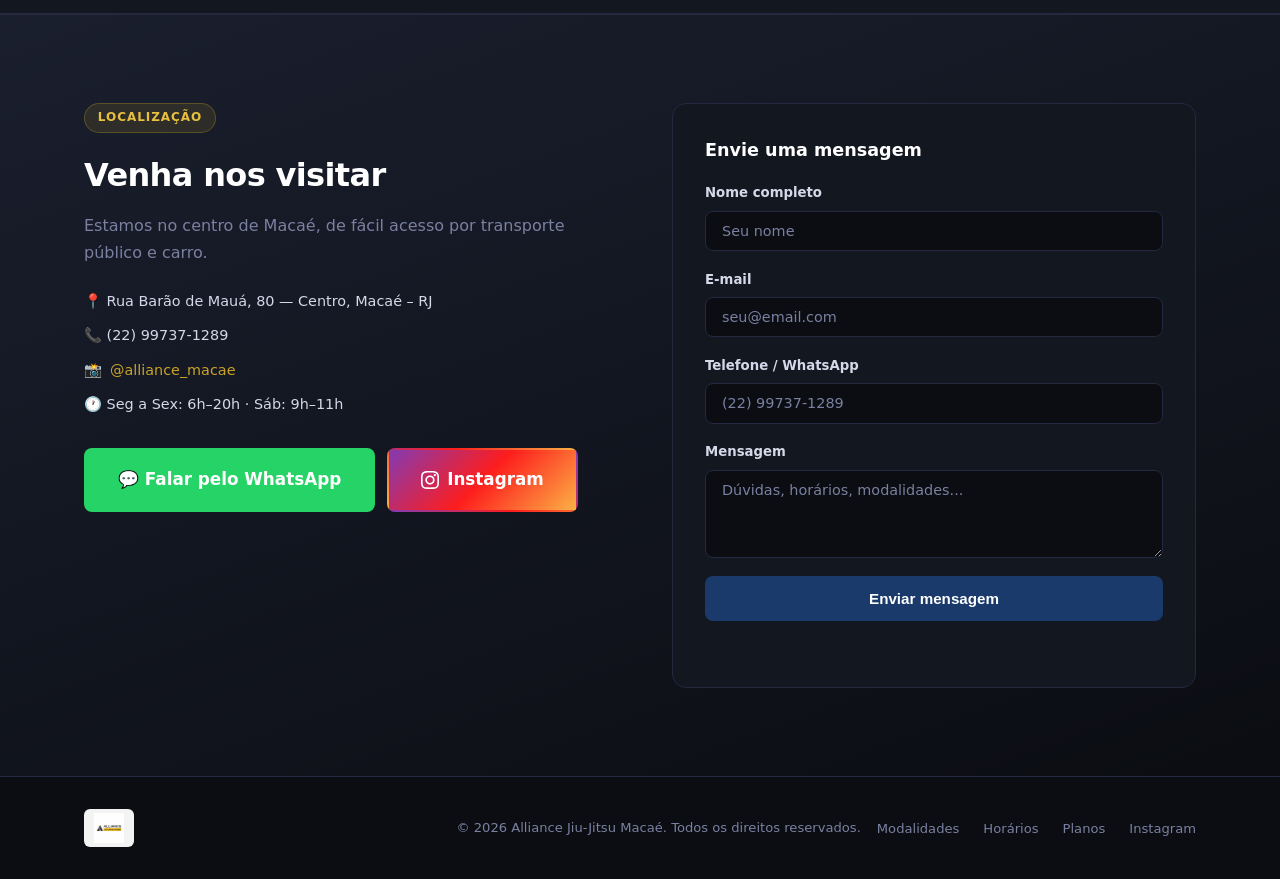
==== commit 912555c6: "feat: adiciona planos Mensal (R$320) e Embarcado (R$350 + 15 aulas avulsas sem validade)" ====
--- a/index.html
+++ b/index.html
@@ -382,8 +382,32 @@
         <h2>Plano de Matrícula</h2>
         <p>Comece sua jornada no Jiu-Jitsu com o melhor custo-benefício de Macaé.</p>
       </div>
-      <div class="planos__center">
+      <div class="planos__grid">
+
+        <!-- MENSAL -->
         <div class="plano-card">
+          <h3>Plano Mensal</h3>
+          <div class="plano-card__price">
+            <span class="plano-card__currency">R$</span>
+            <span class="plano-card__value">320</span>
+            <span class="plano-card__period">/mês</span>
+          </div>
+          <p class="plano-card__sub">Mensalidade sem fidelidade</p>
+          <ul class="plano-card__features">
+            <li>✅ Acesso a todas as modalidades</li>
+            <li>✅ Treinos ilimitados</li>
+            <li>✅ Aulas com Head-Coach Eduardo Campos</li>
+            <li>✅ Possibilidade de treinar com Cláudio Joanino</li>
+            <li>✅ Turmas Kids, Adulto e Competição</li>
+          </ul>
+          <a href="https://wa.me/5522997371289?text=Olá!%20Tenho%20interesse%20no%20plano%20mensal%20e%20gostaria%20de%20mais%20informações." class="btn btn--primary btn--full btn--lg" target="_blank" rel="noopener">
+            Quero me matricular →
+          </a>
+          <p class="plano-card__note">Aula experimental gratuita antes de decidir</p>
+        </div>
+
+        <!-- ANUAL -->
+        <div class="plano-card plano-card--destaque">
           <div class="plano-card__tag">⭐ Melhor escolha</div>
           <h3>Plano Anual</h3>
           <div class="plano-card__price">
@@ -391,7 +415,7 @@
             <span class="plano-card__value">299</span>
             <span class="plano-card__period">/mês</span>
           </div>
-          <p class="plano-card__sub">Pagamento anual — sem fidelidade mensal</p>
+          <p class="plano-card__sub">Pagamento anual — maior economia</p>
           <ul class="plano-card__features">
             <li>✅ Acesso a todas as modalidades</li>
             <li>✅ Treinos ilimitados</li>
@@ -405,6 +429,30 @@
           </a>
           <p class="plano-card__note">Aula experimental gratuita antes de decidir</p>
         </div>
+
+        <!-- EMBARCADO -->
+        <div class="plano-card">
+          <h3>Plano Embarcado</h3>
+          <div class="plano-card__price">
+            <span class="plano-card__currency">R$</span>
+            <span class="plano-card__value">350</span>
+            <span class="plano-card__period">/mês</span>
+          </div>
+          <p class="plano-card__sub">Ideal para quem trabalha embarcado</p>
+          <ul class="plano-card__features">
+            <li>✅ Acesso a todas as modalidades</li>
+            <li>✅ Treinos ilimitados nos períodos em terra</li>
+            <li>✅ Aulas com Head-Coach Eduardo Campos</li>
+            <li>✅ Possibilidade de treinar com Cláudio Joanino</li>
+            <li>✅ Turmas Kids, Adulto e Competição</li>
+            <li>⚓ <strong>15 aulas avulsas sem validade</strong></li>
+          </ul>
+          <a href="https://wa.me/5522997371289?text=Olá!%20Tenho%20interesse%20no%20plano%20embarcado%20e%20gostaria%20de%20mais%20informações." class="btn btn--primary btn--full btn--lg" target="_blank" rel="noopener">
+            Quero me matricular →
+          </a>
+          <p class="plano-card__note">Aula experimental gratuita antes de decidir</p>
+        </div>
+
       </div>
     </div>
   </section>
--- a/css/styles.css
+++ b/css/styles.css
@@ -444,18 +444,30 @@
   background: var(--bg);
 }
 .planos__center { display: flex; justify-content: center; }
+.planos__grid {
+  display: grid;
+  grid-template-columns: repeat(3, 1fr);
+  gap: 1.5rem;
+  align-items: start;
+}
+@media (max-width: 900px) {
+  .planos__grid { grid-template-columns: 1fr; max-width: 480px; margin: 0 auto; }
+}
 .plano-card {
   background: var(--surface);
-  border: 2px solid var(--gold);
+  border: 2px solid rgba(201,162,39,.35);
   border-radius: var(--radius);
   padding: 2.5rem;
-  max-width: 480px;
   width: 100%;
   display: flex;
   flex-direction: column;
   gap: 1.25rem;
   position: relative;
-  box-shadow: 0 0 40px rgba(201,162,39,.15);
+}
+.plano-card--destaque {
+  border-color: var(--gold);
+  box-shadow: 0 0 40px rgba(201,162,39,.18);
+  transform: translateY(-6px);
 }
 .plano-card__tag {
   display: inline-block;
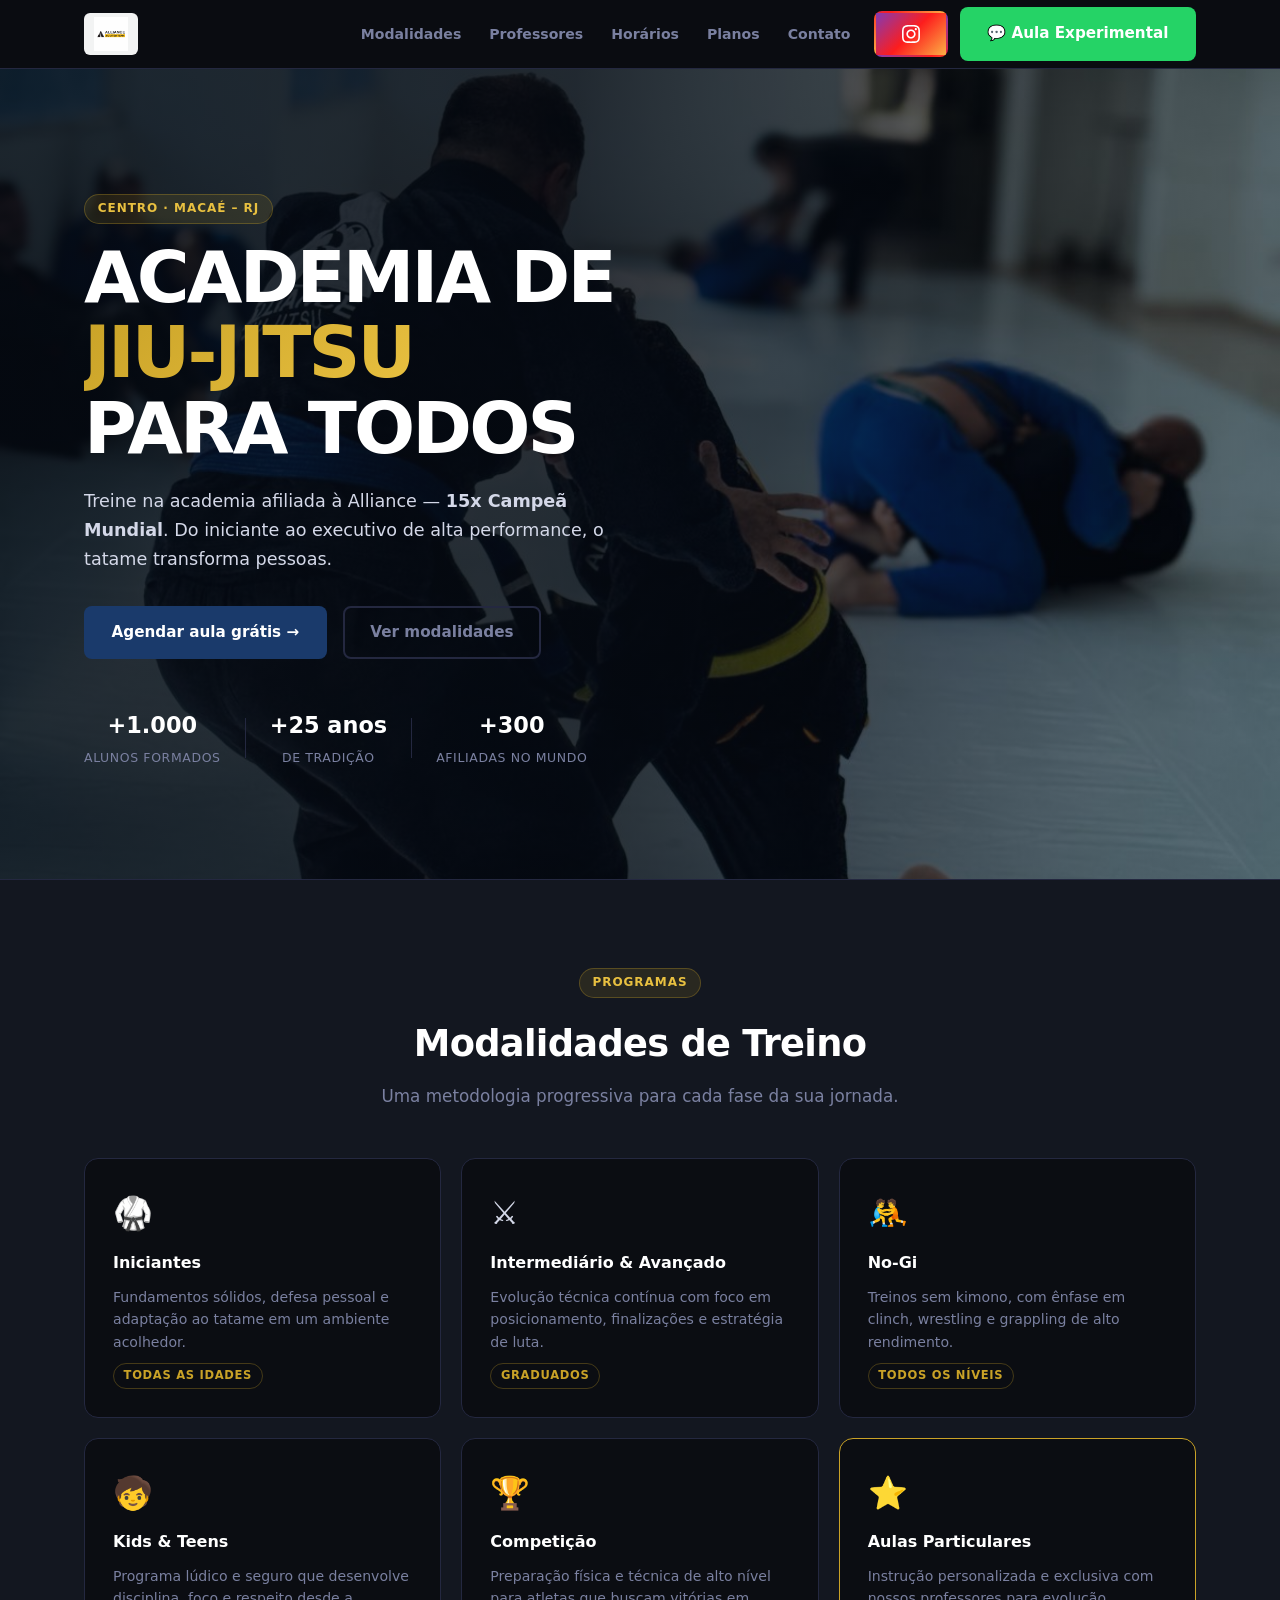
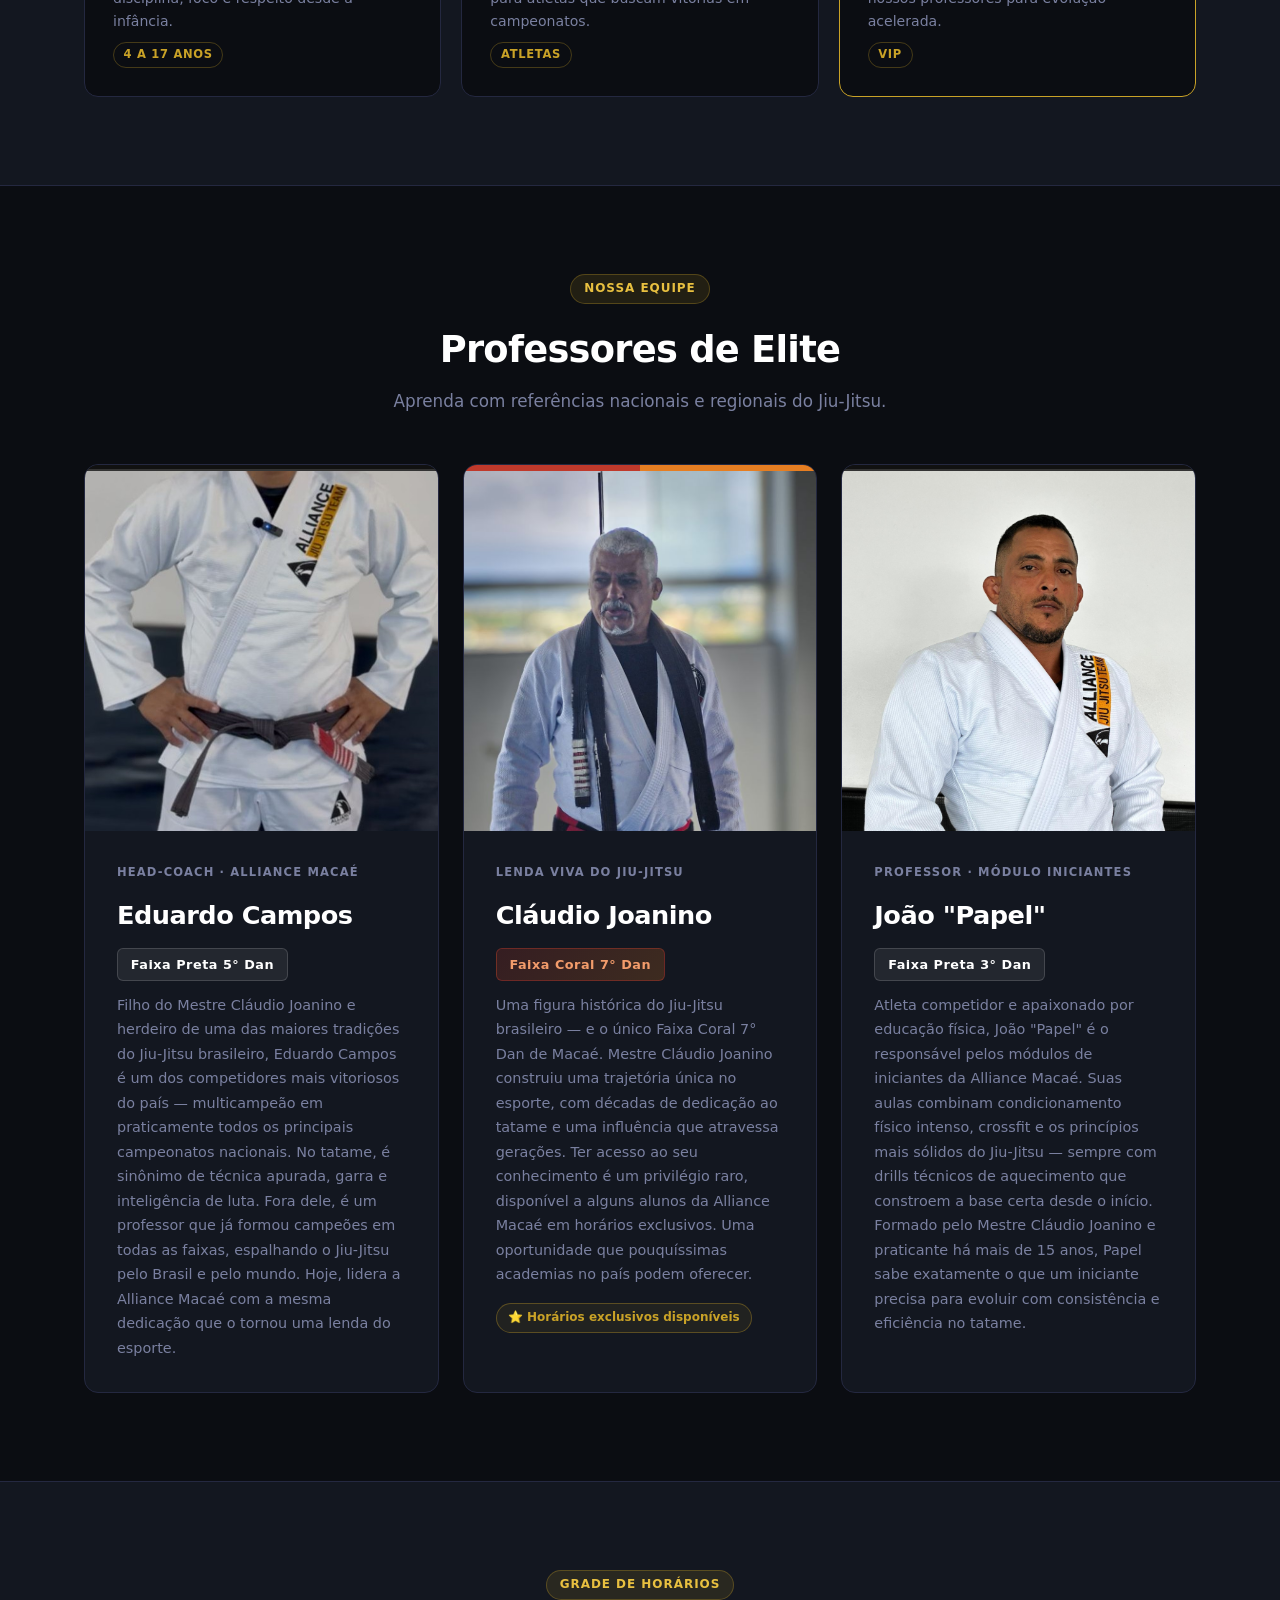
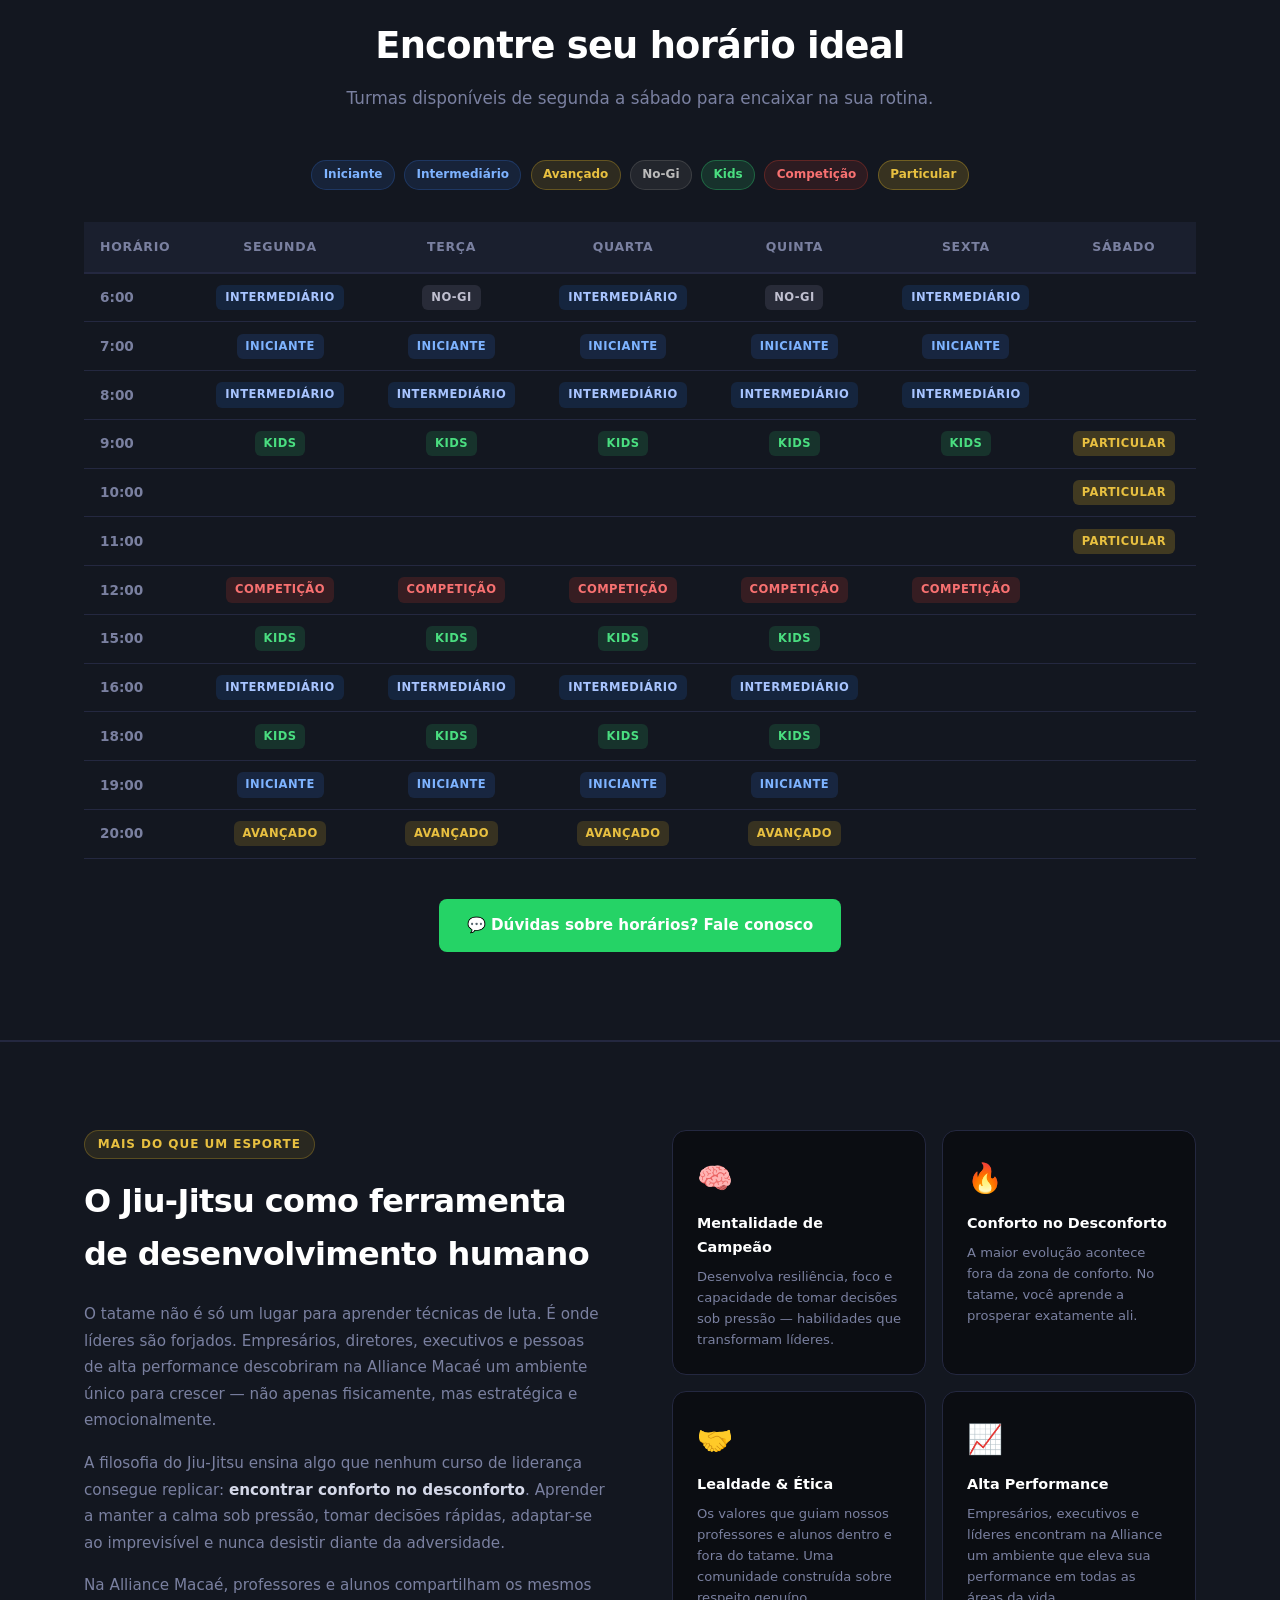
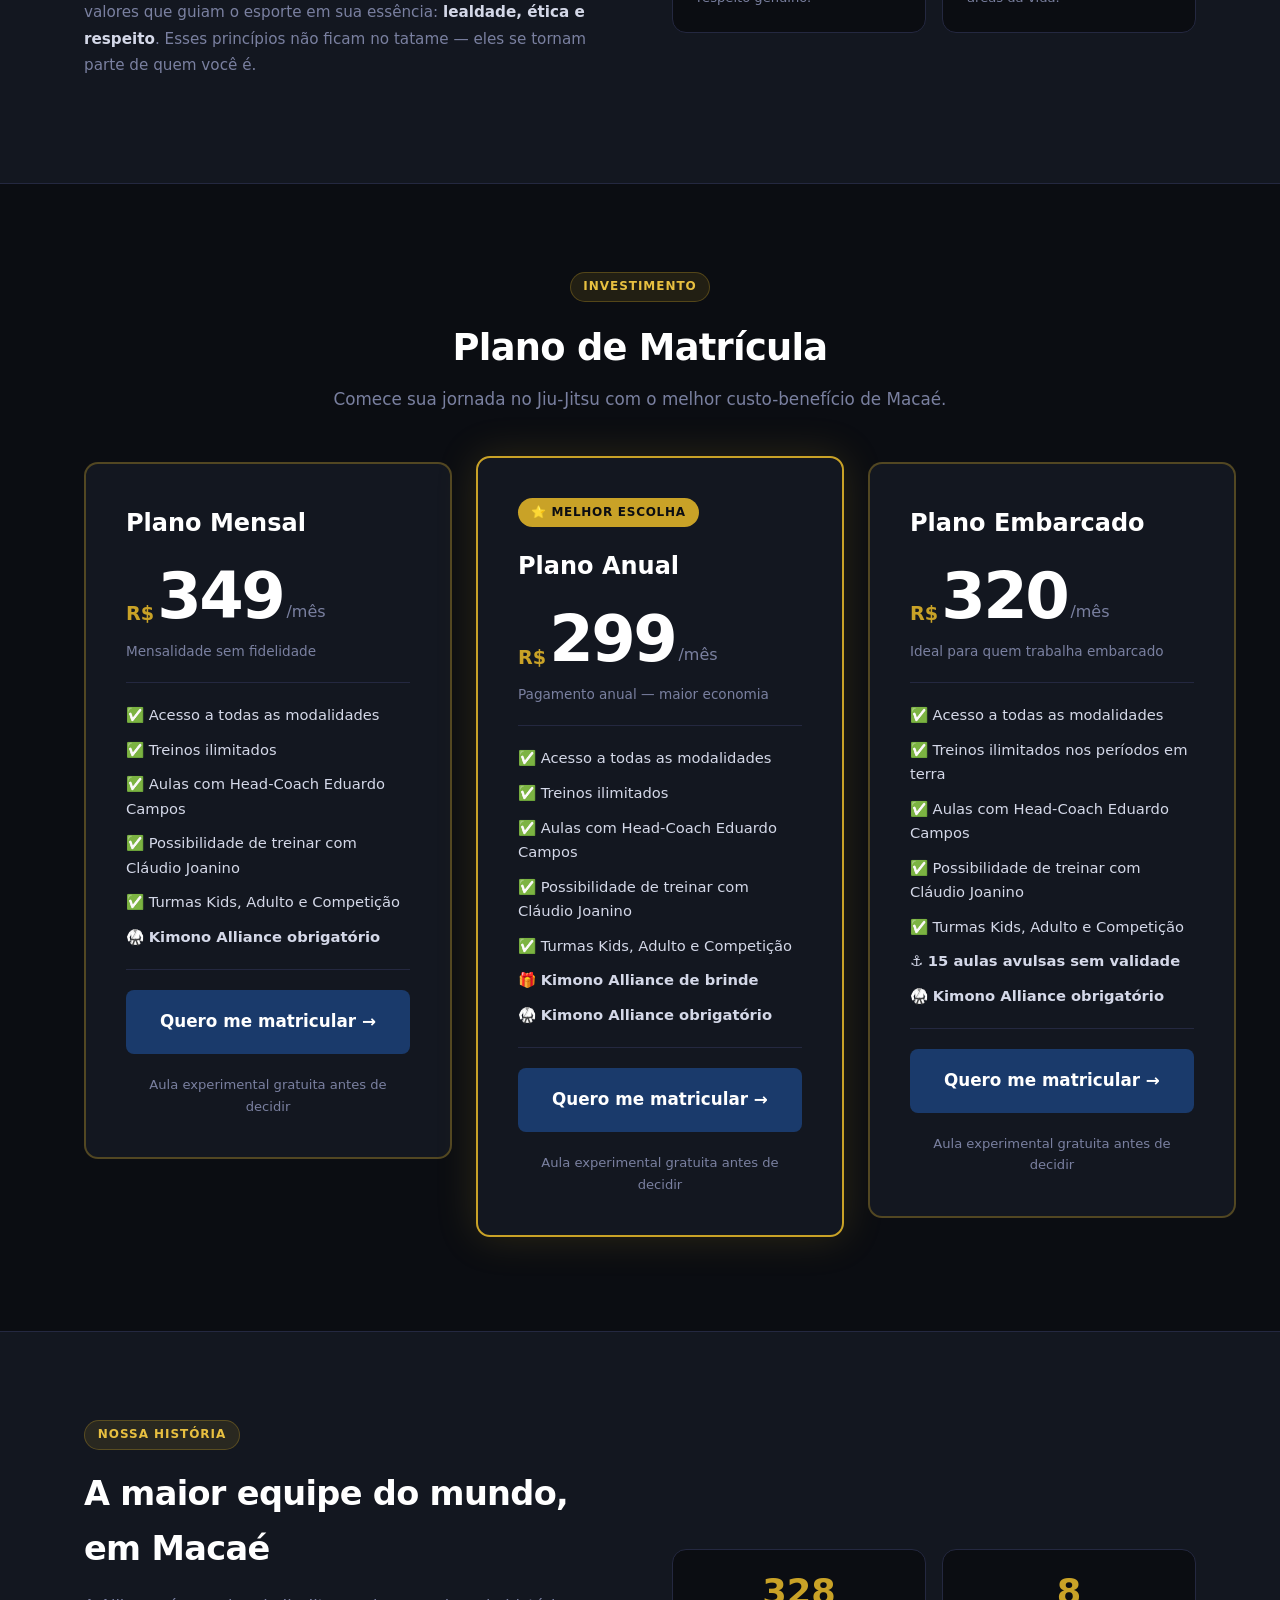
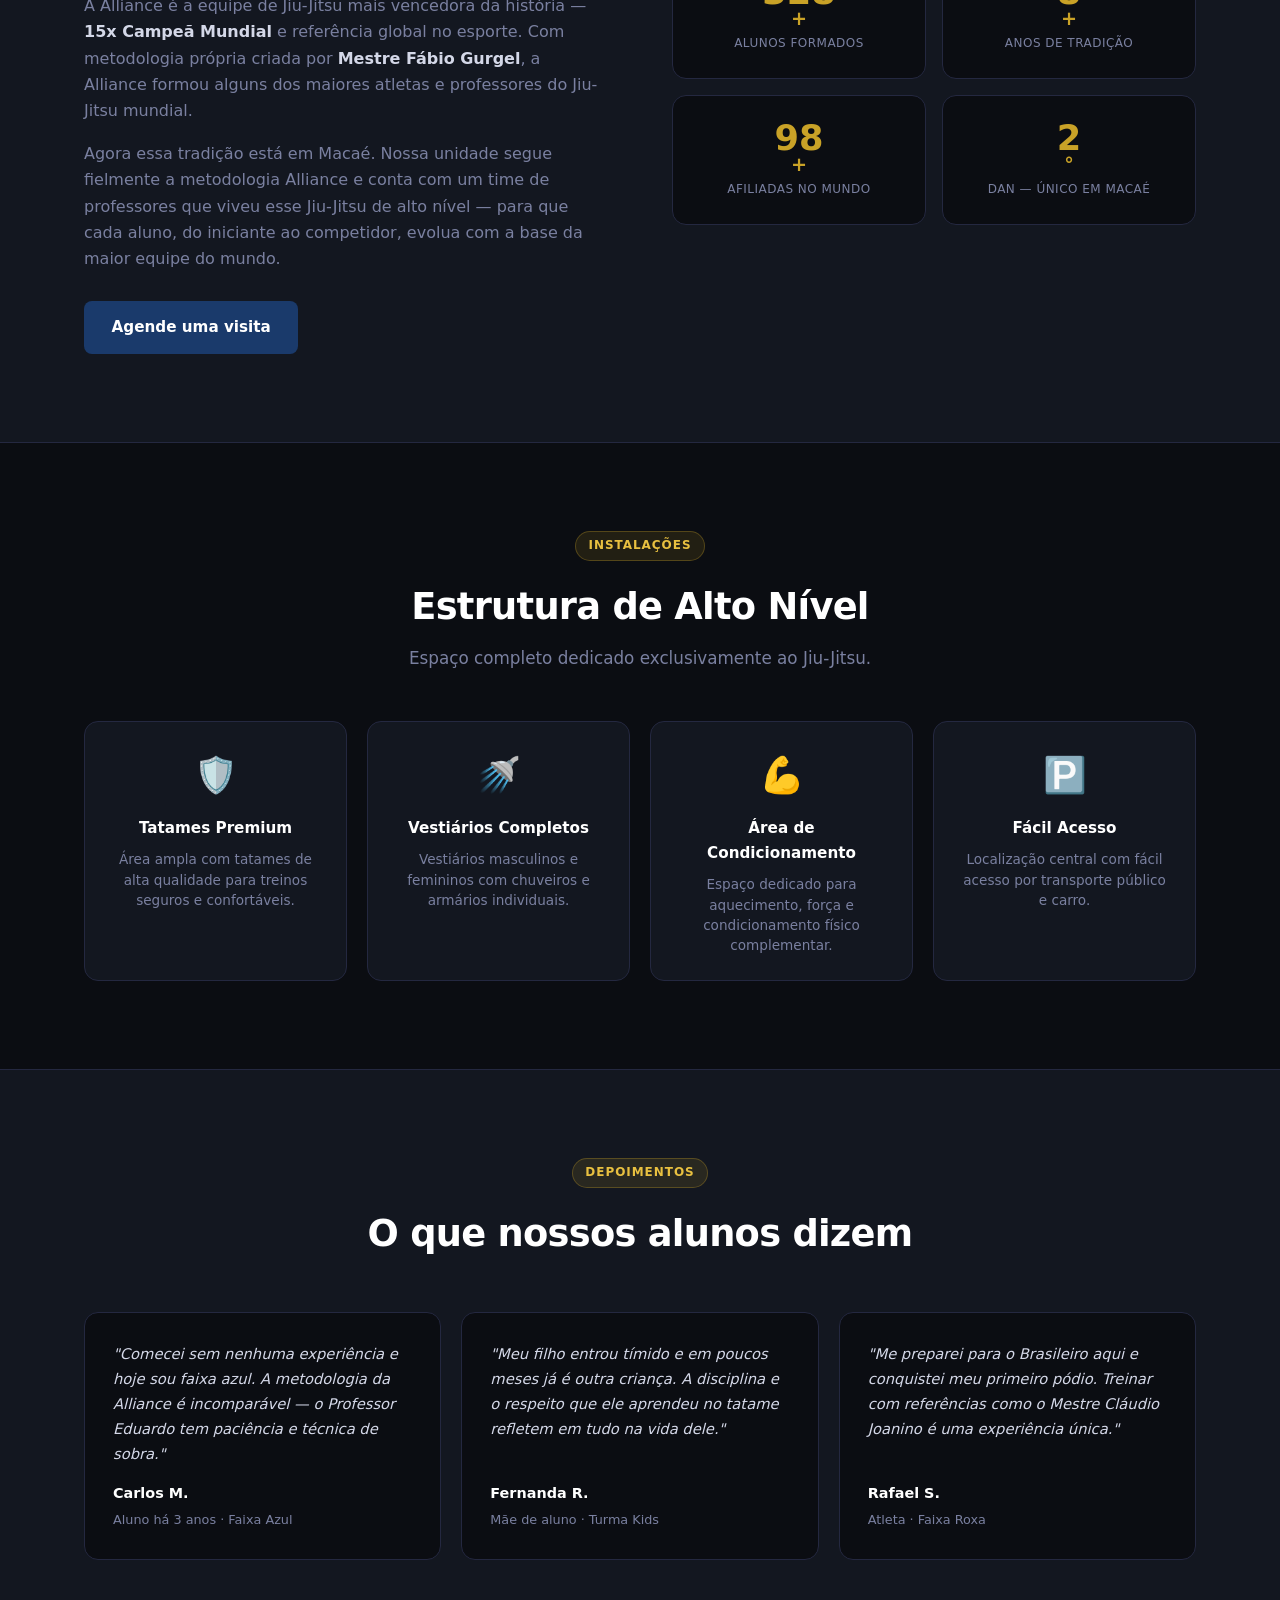
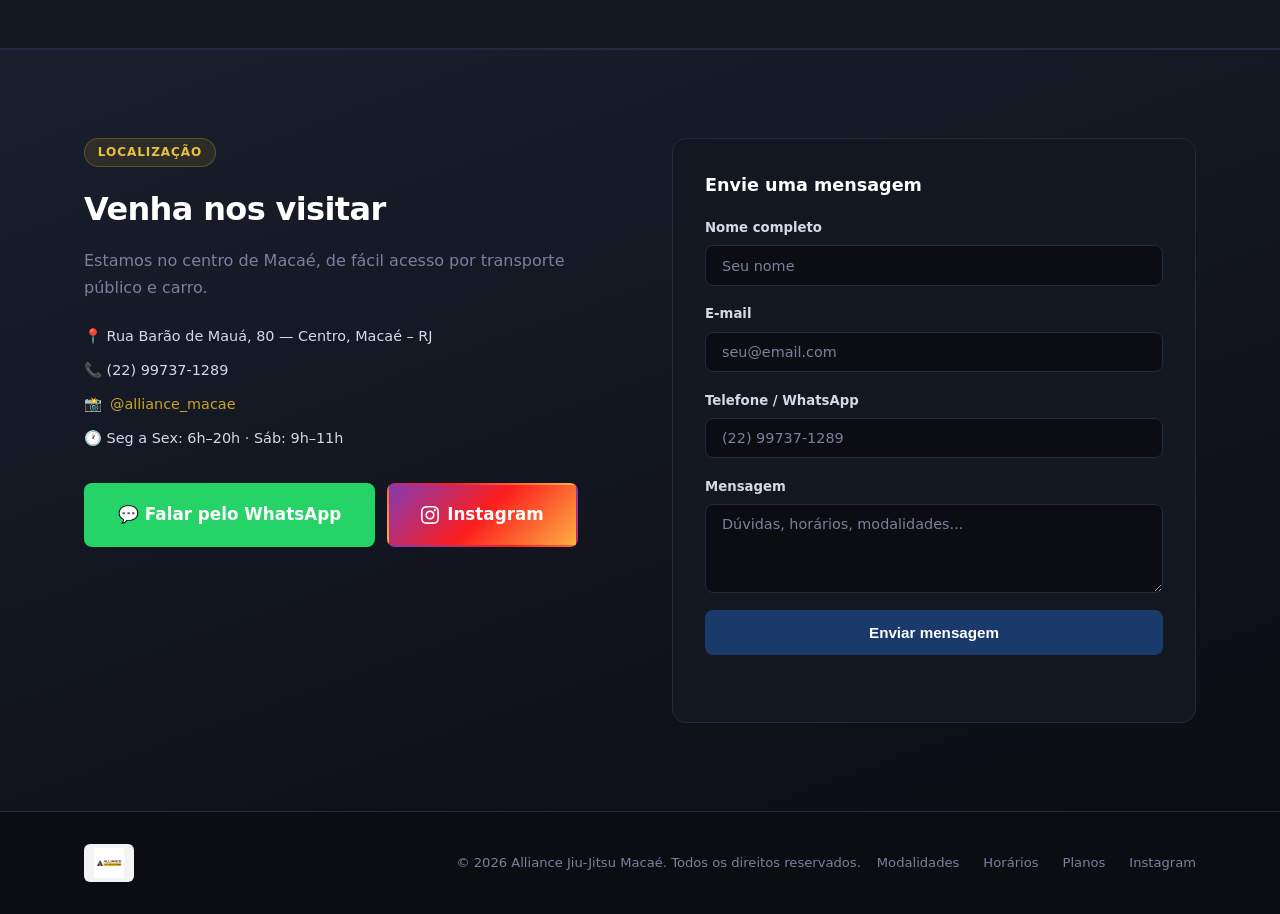
==== commit e326e39d: "feat: atualiza valores (Mensal R$349, Embarcado R$320) e adiciona kimono Alliance obrigatório em tod" ====
--- a/index.html
+++ b/index.html
@@ -389,7 +389,7 @@
           <h3>Plano Mensal</h3>
           <div class="plano-card__price">
             <span class="plano-card__currency">R$</span>
-            <span class="plano-card__value">320</span>
+            <span class="plano-card__value">349</span>
             <span class="plano-card__period">/mês</span>
           </div>
           <p class="plano-card__sub">Mensalidade sem fidelidade</p>
@@ -399,6 +399,7 @@
             <li>✅ Aulas com Head-Coach Eduardo Campos</li>
             <li>✅ Possibilidade de treinar com Cláudio Joanino</li>
             <li>✅ Turmas Kids, Adulto e Competição</li>
+            <li>🥋 <strong>Kimono Alliance obrigatório</strong></li>
           </ul>
           <a href="https://wa.me/5522997371289?text=Olá!%20Tenho%20interesse%20no%20plano%20mensal%20e%20gostaria%20de%20mais%20informações." class="btn btn--primary btn--full btn--lg" target="_blank" rel="noopener">
             Quero me matricular →
@@ -423,6 +424,7 @@
             <li>✅ Possibilidade de treinar com Cláudio Joanino</li>
             <li>✅ Turmas Kids, Adulto e Competição</li>
             <li>🎁 <strong>Kimono Alliance de brinde</strong></li>
+            <li>🥋 <strong>Kimono Alliance obrigatório</strong></li>
           </ul>
           <a href="https://wa.me/5522997371289?text=Olá!%20Tenho%20interesse%20no%20plano%20anual%20e%20gostaria%20de%20mais%20informações." class="btn btn--primary btn--full btn--lg" target="_blank" rel="noopener">
             Quero me matricular →
@@ -435,7 +437,7 @@
           <h3>Plano Embarcado</h3>
           <div class="plano-card__price">
             <span class="plano-card__currency">R$</span>
-            <span class="plano-card__value">350</span>
+            <span class="plano-card__value">320</span>
             <span class="plano-card__period">/mês</span>
           </div>
           <p class="plano-card__sub">Ideal para quem trabalha embarcado</p>
@@ -446,6 +448,7 @@
             <li>✅ Possibilidade de treinar com Cláudio Joanino</li>
             <li>✅ Turmas Kids, Adulto e Competição</li>
             <li>⚓ <strong>15 aulas avulsas sem validade</strong></li>
+            <li>🥋 <strong>Kimono Alliance obrigatório</strong></li>
           </ul>
           <a href="https://wa.me/5522997371289?text=Olá!%20Tenho%20interesse%20no%20plano%20embarcado%20e%20gostaria%20de%20mais%20informações." class="btn btn--primary btn--full btn--lg" target="_blank" rel="noopener">
             Quero me matricular →
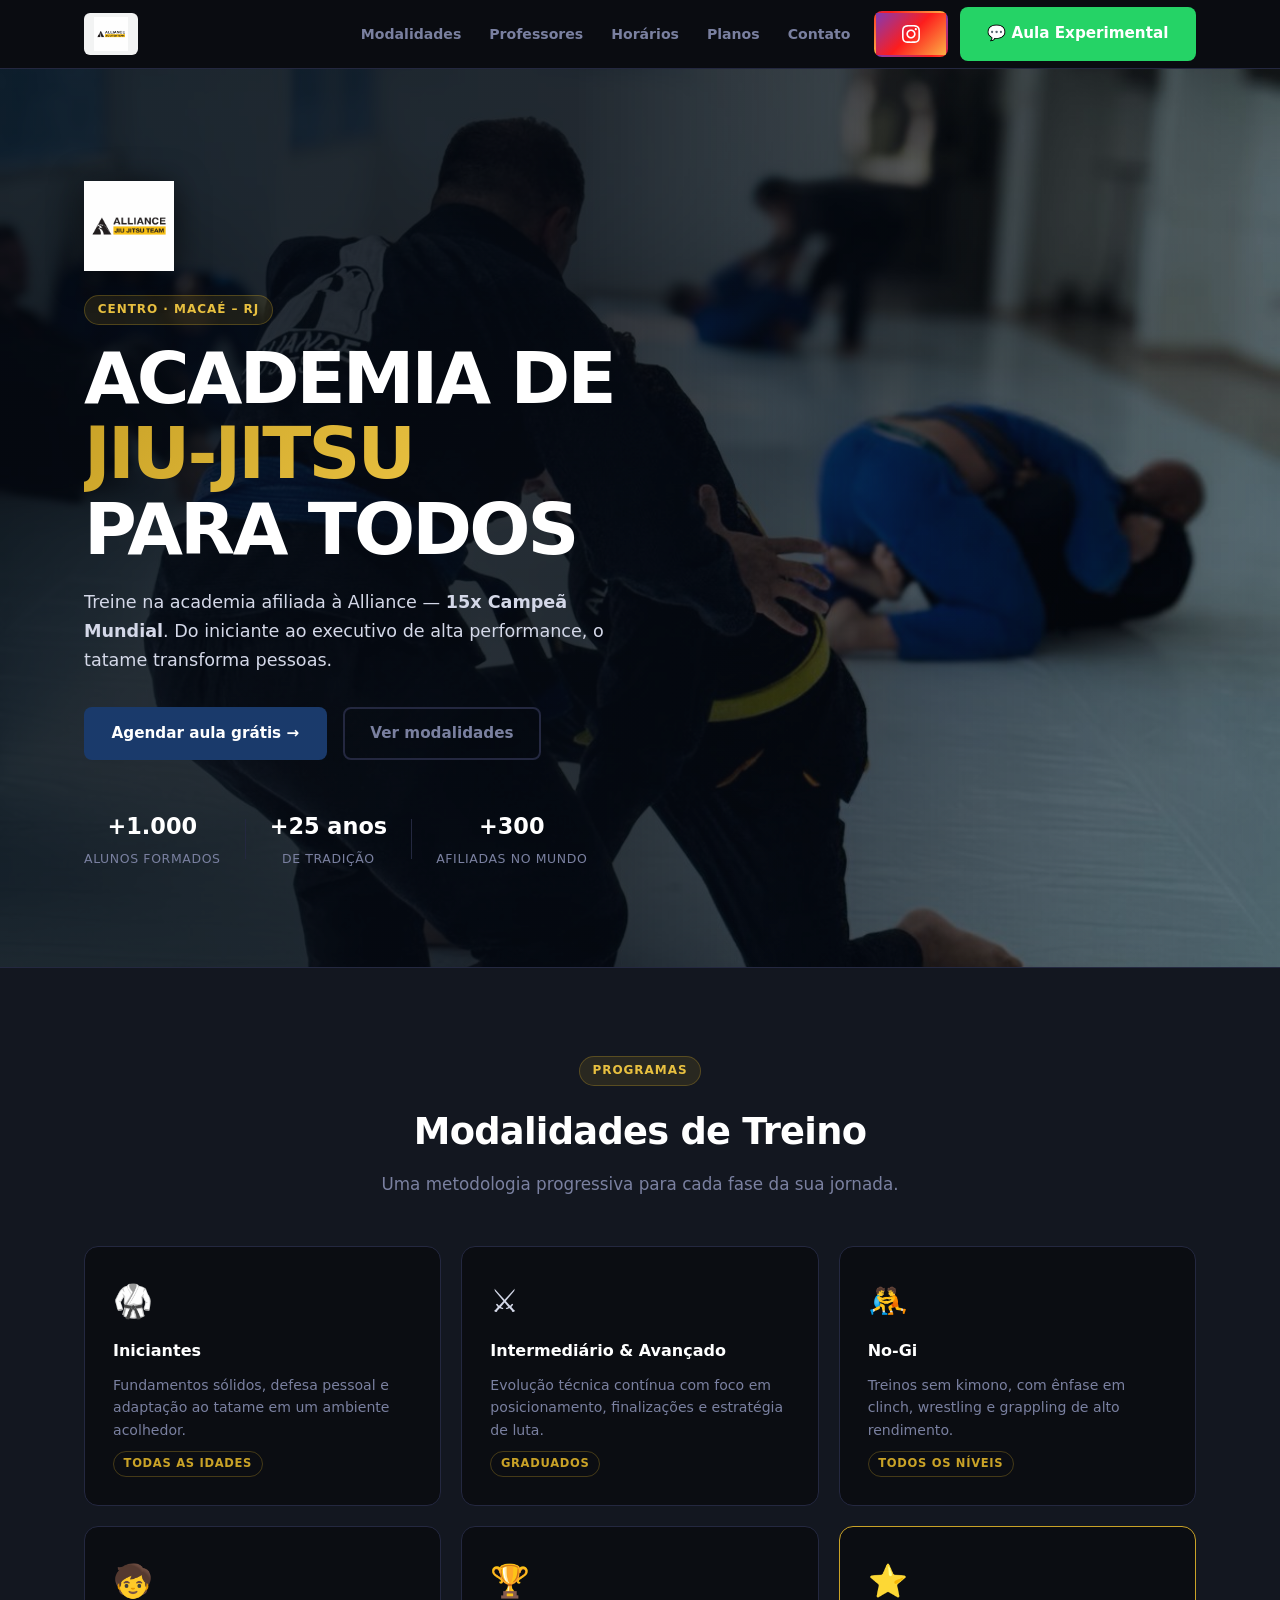
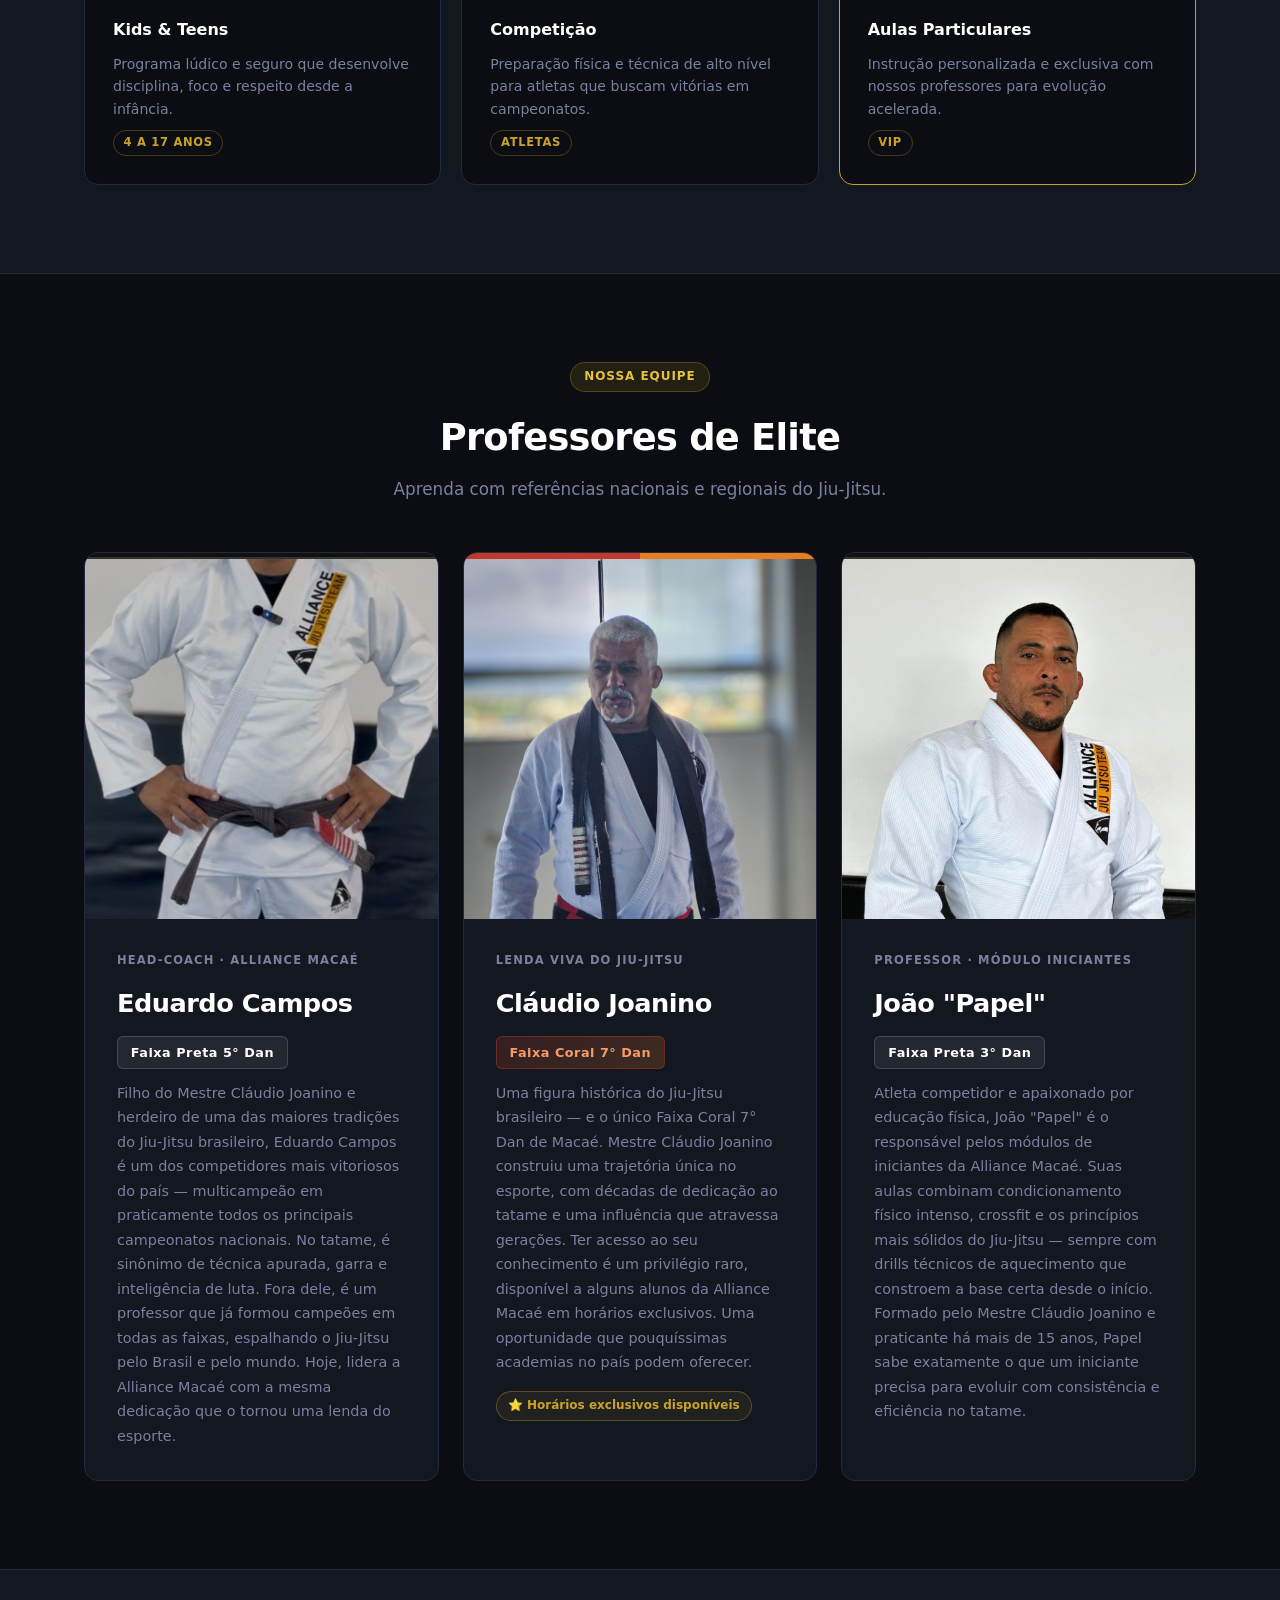
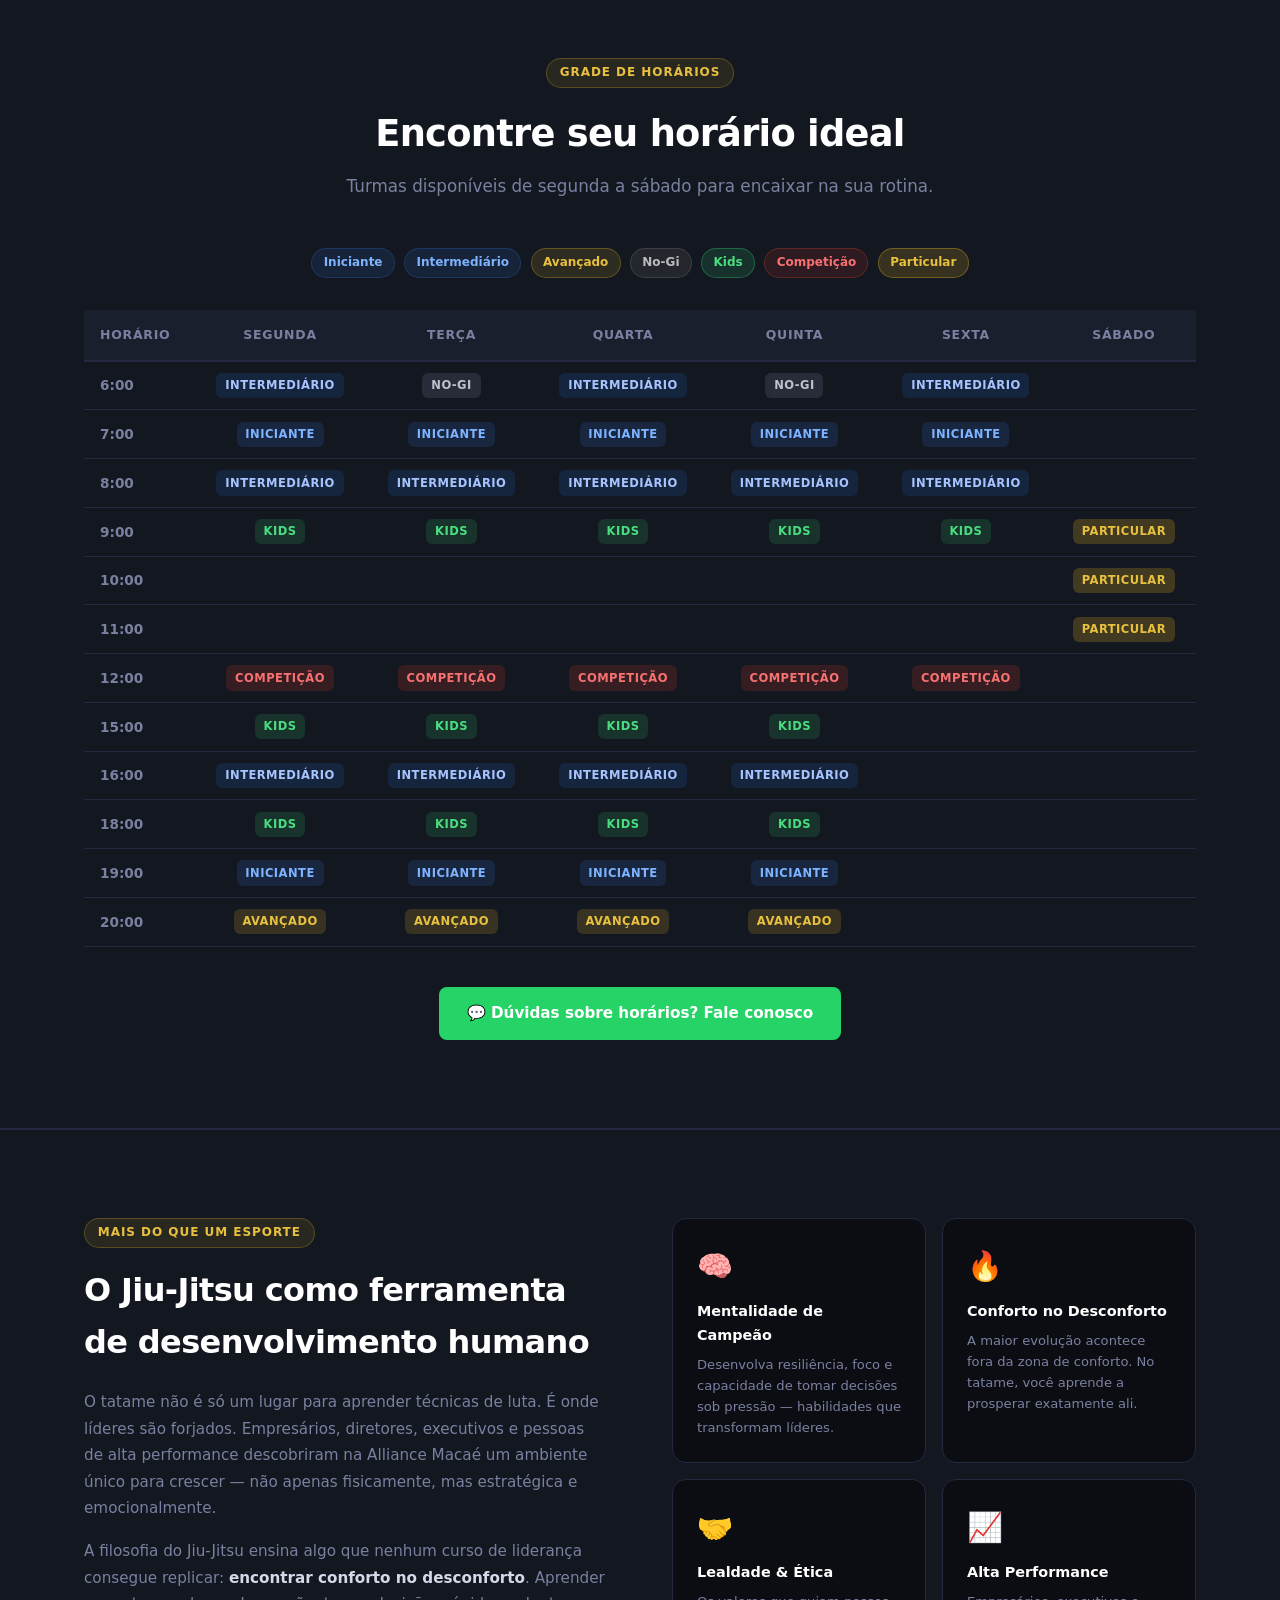
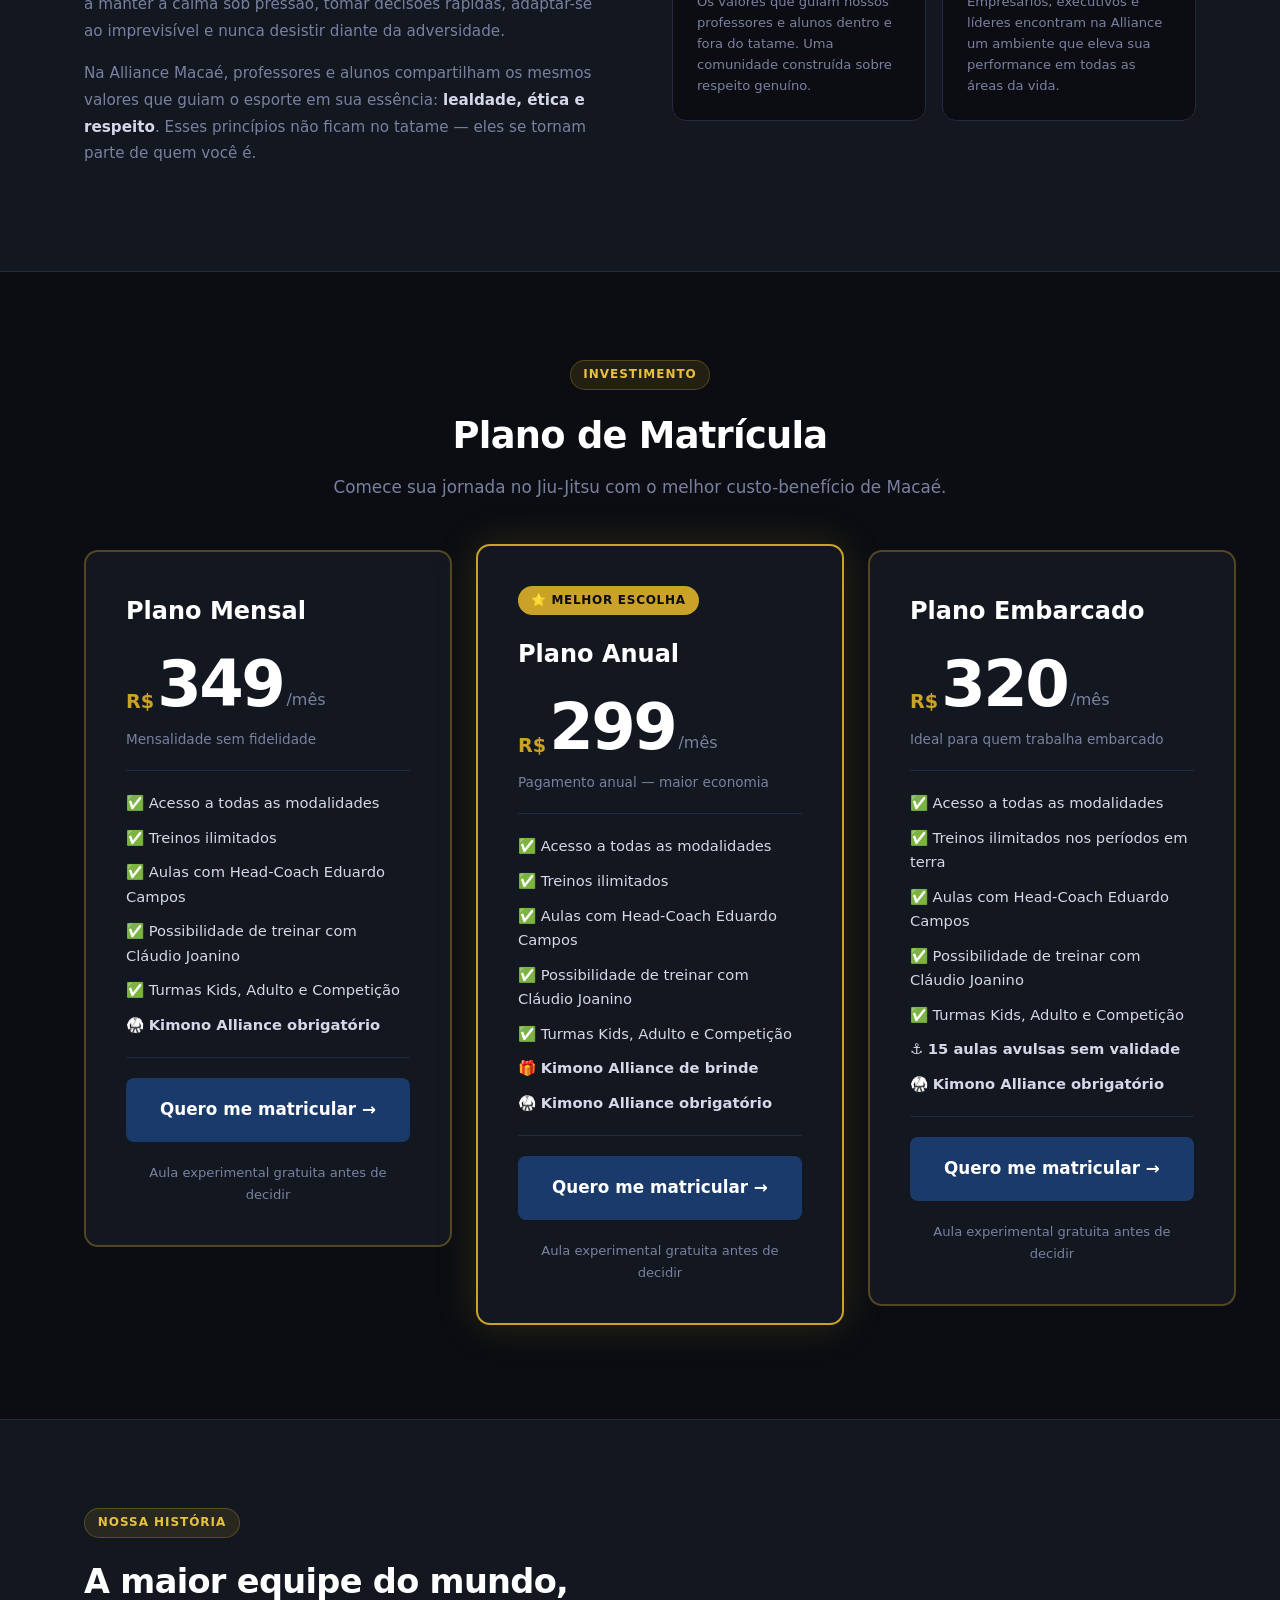
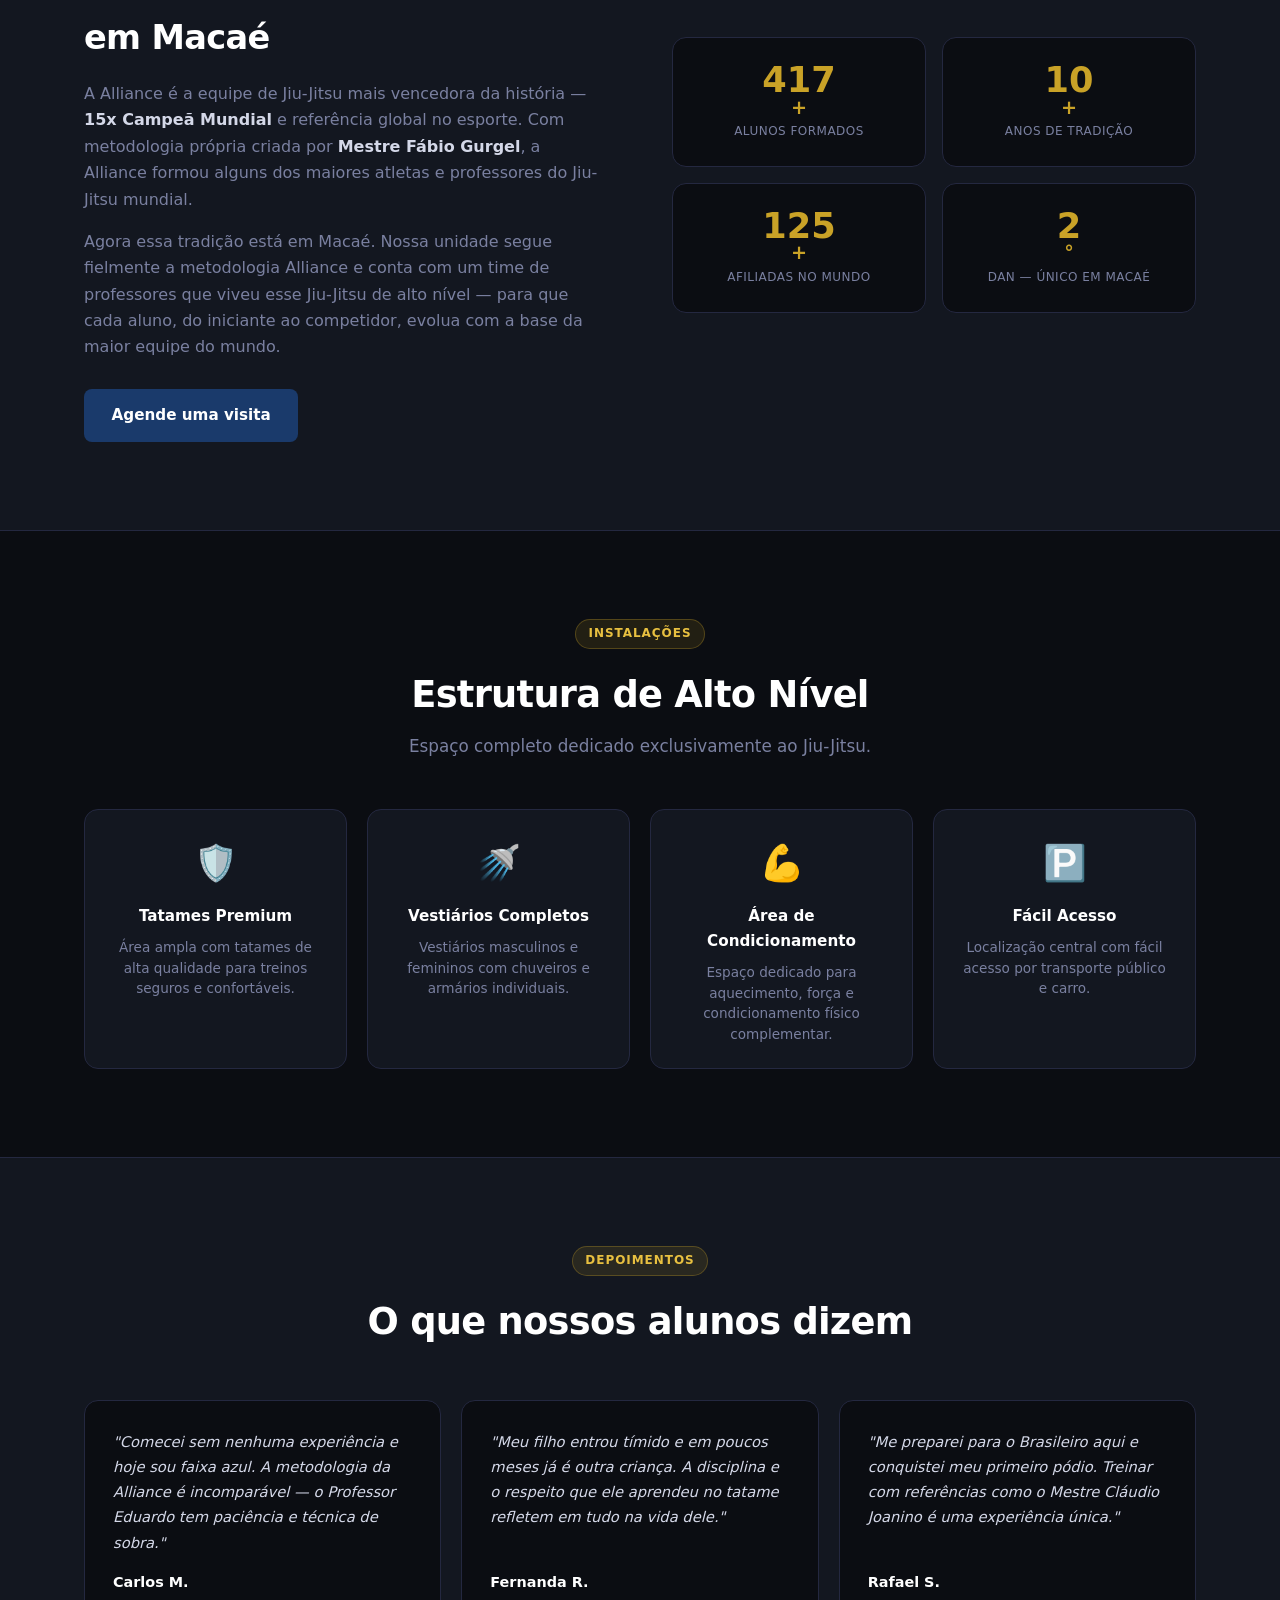
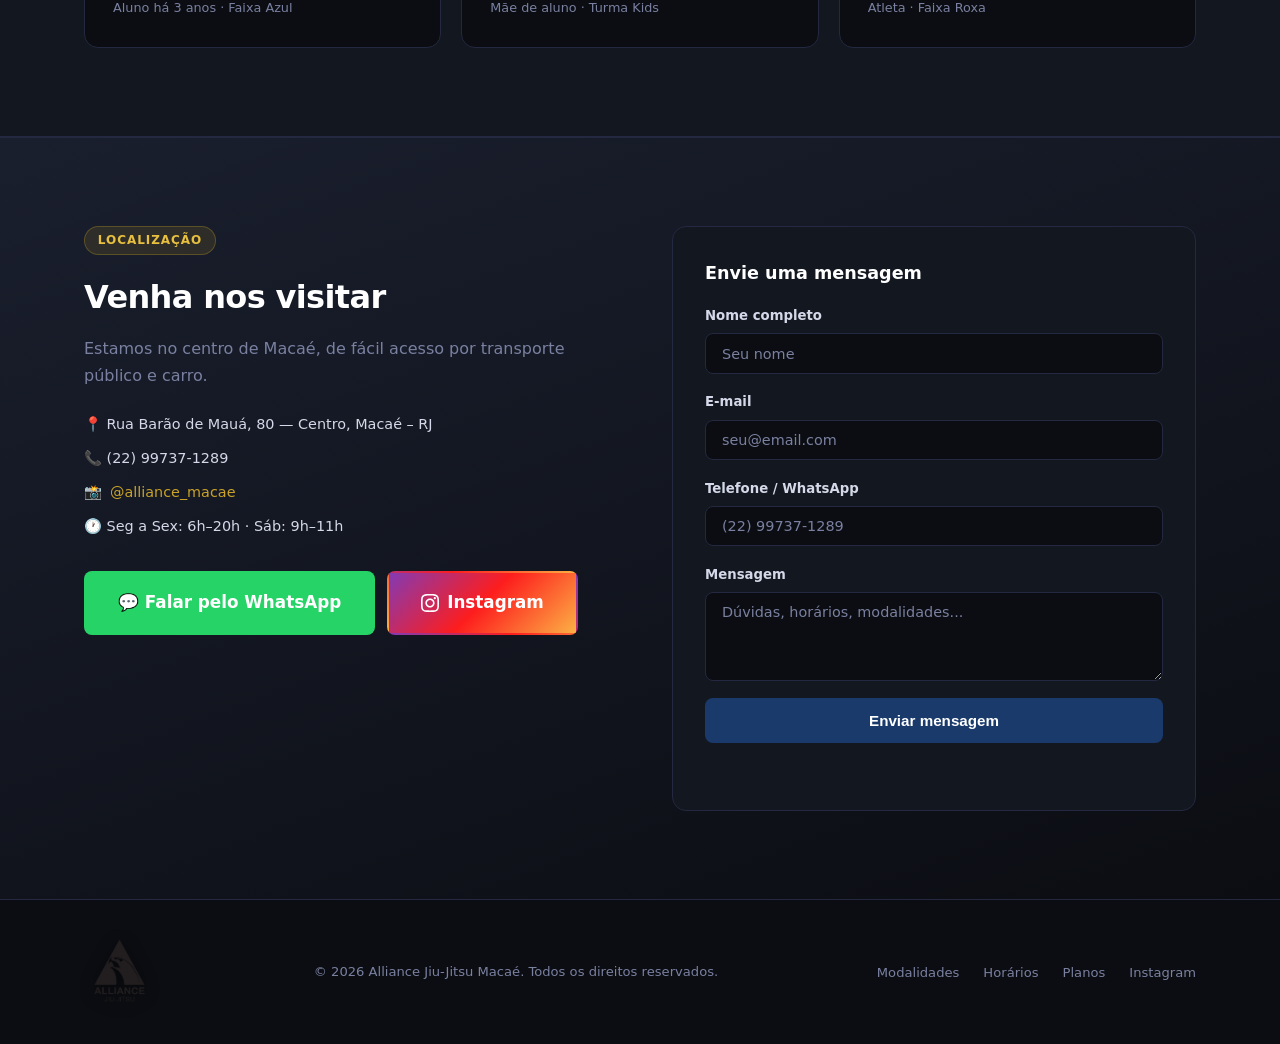
==== commit c5c1a3cf: "feat: logo horizontal em destaque no hero, logo vertical no footer" ====
--- a/index.html
+++ b/index.html
@@ -39,6 +39,9 @@
     <div class="hero__bg" aria-hidden="true"></div>
     <div class="container hero__inner">
       <div class="hero__text">
+        <div class="hero__logo-wrap">
+          <img src="images/logo-horizontal.png" alt="Alliance Jiu-Jitsu Macaé" class="hero__logo" />
+        </div>
         <span class="badge">Centro · Macaé – RJ</span>
         <h1 class="hero__title">ACADEMIA DE<br><span class="highlight">JIU-JITSU</span><br>PARA TODOS</h1>
         <p class="hero__subtitle">Treine na academia afiliada à Alliance — <strong>15x Campeã Mundial</strong>. Do iniciante ao executivo de alta performance, o tatame transforma pessoas.</p>
@@ -611,8 +614,8 @@
   <!-- FOOTER -->
   <footer class="footer">
     <div class="container footer__inner">
-      <a href="#" class="navbar__logo">
-        <img src="images/logo-horizontal.png" alt="Alliance Jiu-Jitsu Macaé" class="navbar__logo-img navbar__logo-img--footer" />
+      <a href="#" class="footer__logo-link">
+        <img src="images/logo-vertical.png" alt="Alliance Jiu-Jitsu Macaé" class="footer__logo-vertical" />
       </a>
       <p>© 2026 Alliance Jiu-Jitsu Macaé. Todos os direitos reservados.</p>
       <nav>
--- a/css/styles.css
+++ b/css/styles.css
@@ -140,6 +140,8 @@
 }
 .hero__inner { position: relative; z-index: 1; }
 .hero__text  { max-width: 660px; }
+.hero__logo-wrap { margin-bottom: 1.5rem; }
+.hero__logo { height: 90px; width: auto; display: block; filter: drop-shadow(0 4px 16px rgba(0,0,0,.6)); }
 
 .hero__title {
   font-size: clamp(2.4rem, 6vw, 4.5rem);
@@ -627,6 +629,8 @@
 .form-feedback--error   { color: #f87171; }
 
 /* ===== FOOTER ===== */
+.footer__logo-link { display: inline-block; }
+.footer__logo-vertical { height: 80px; width: auto; display: block; filter: drop-shadow(0 2px 8px rgba(0,0,0,.4)); }
 .footer { border-top: 1px solid var(--border); padding: 2rem 0; background: var(--bg); }
 .footer__inner {
   display: flex;
